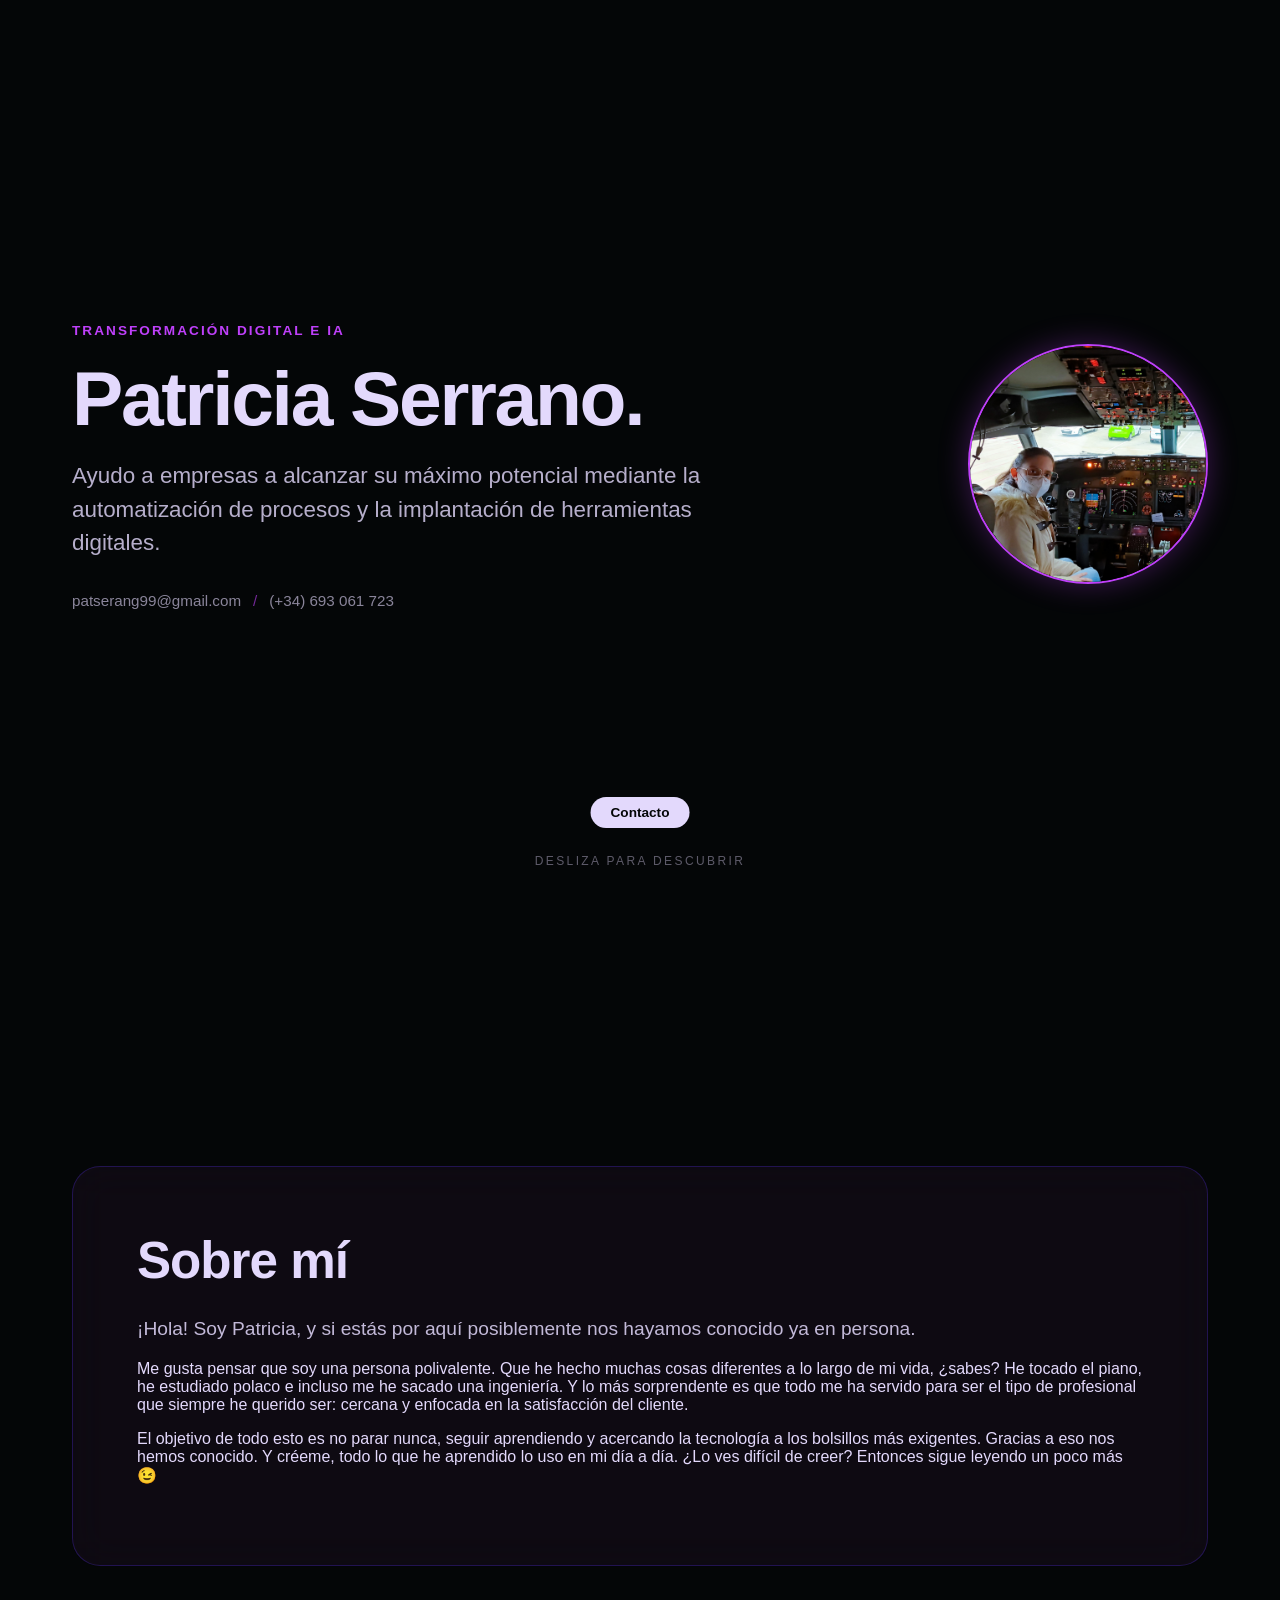
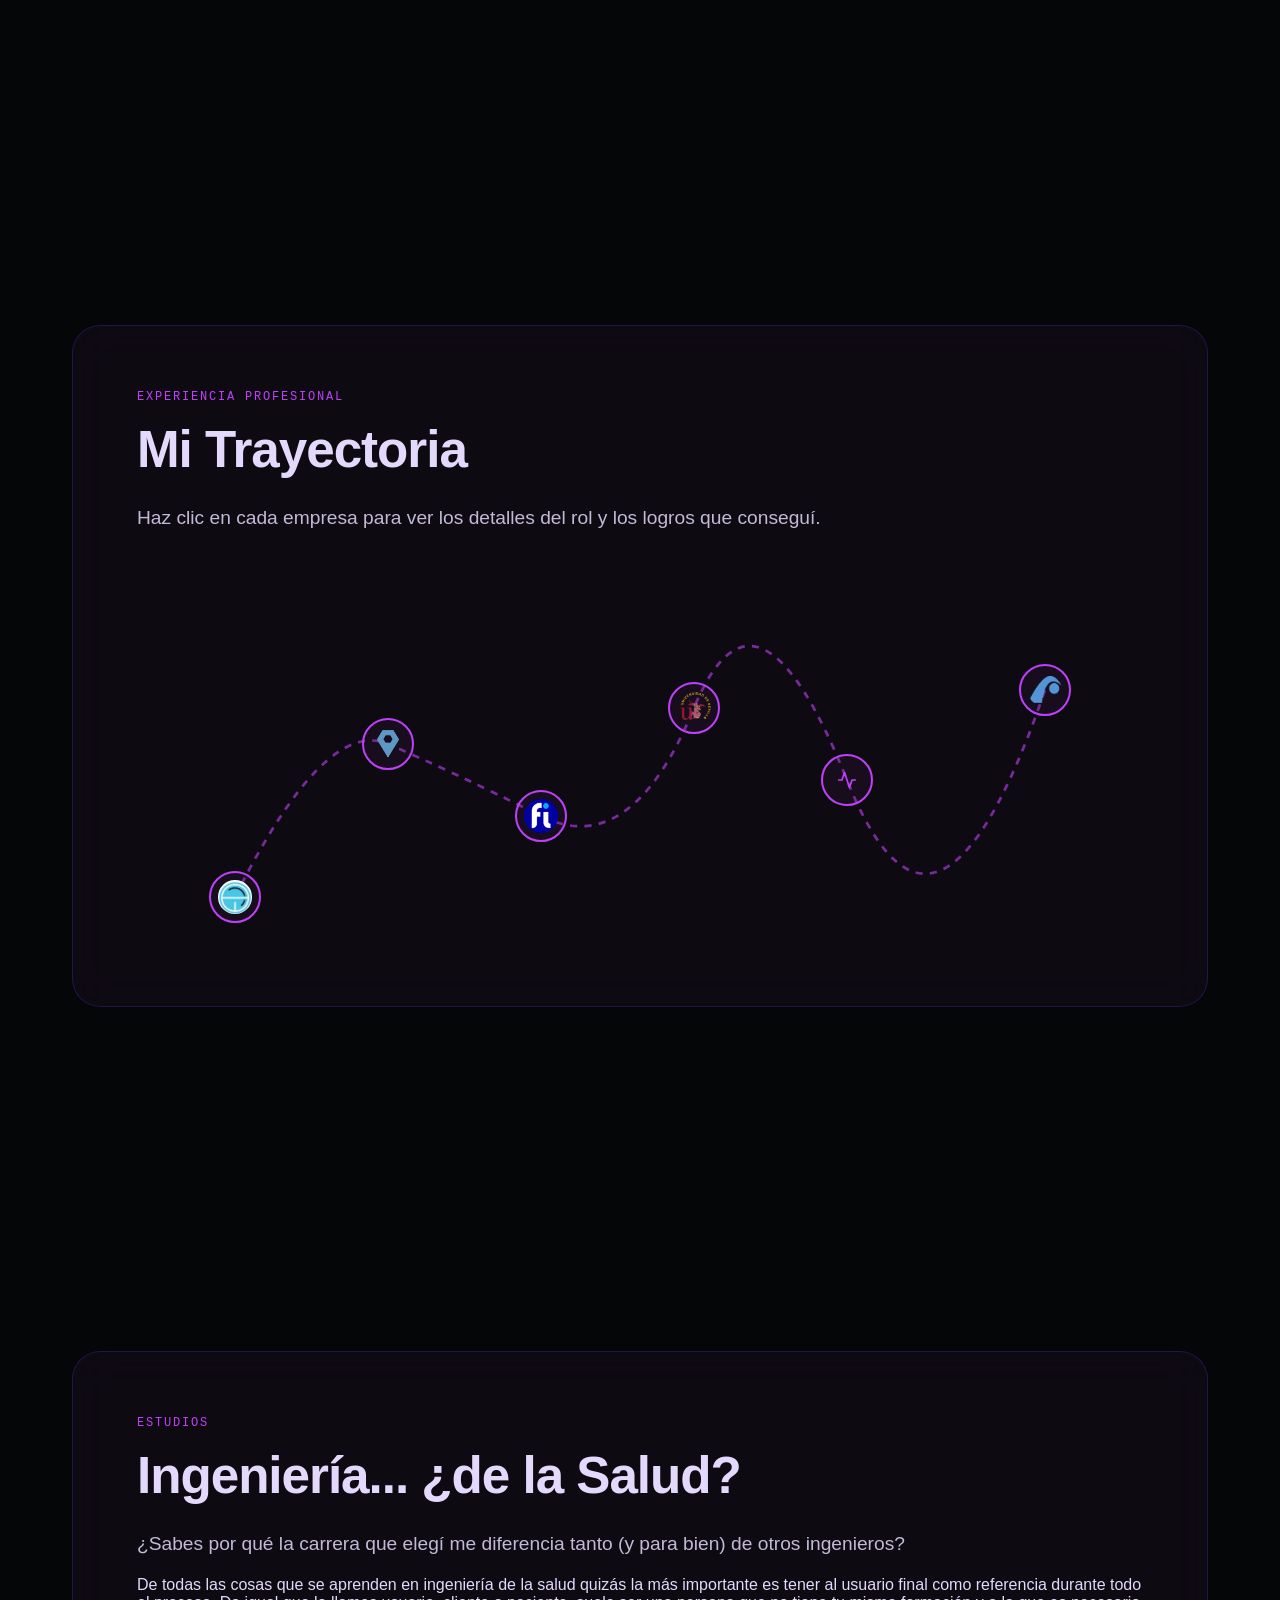
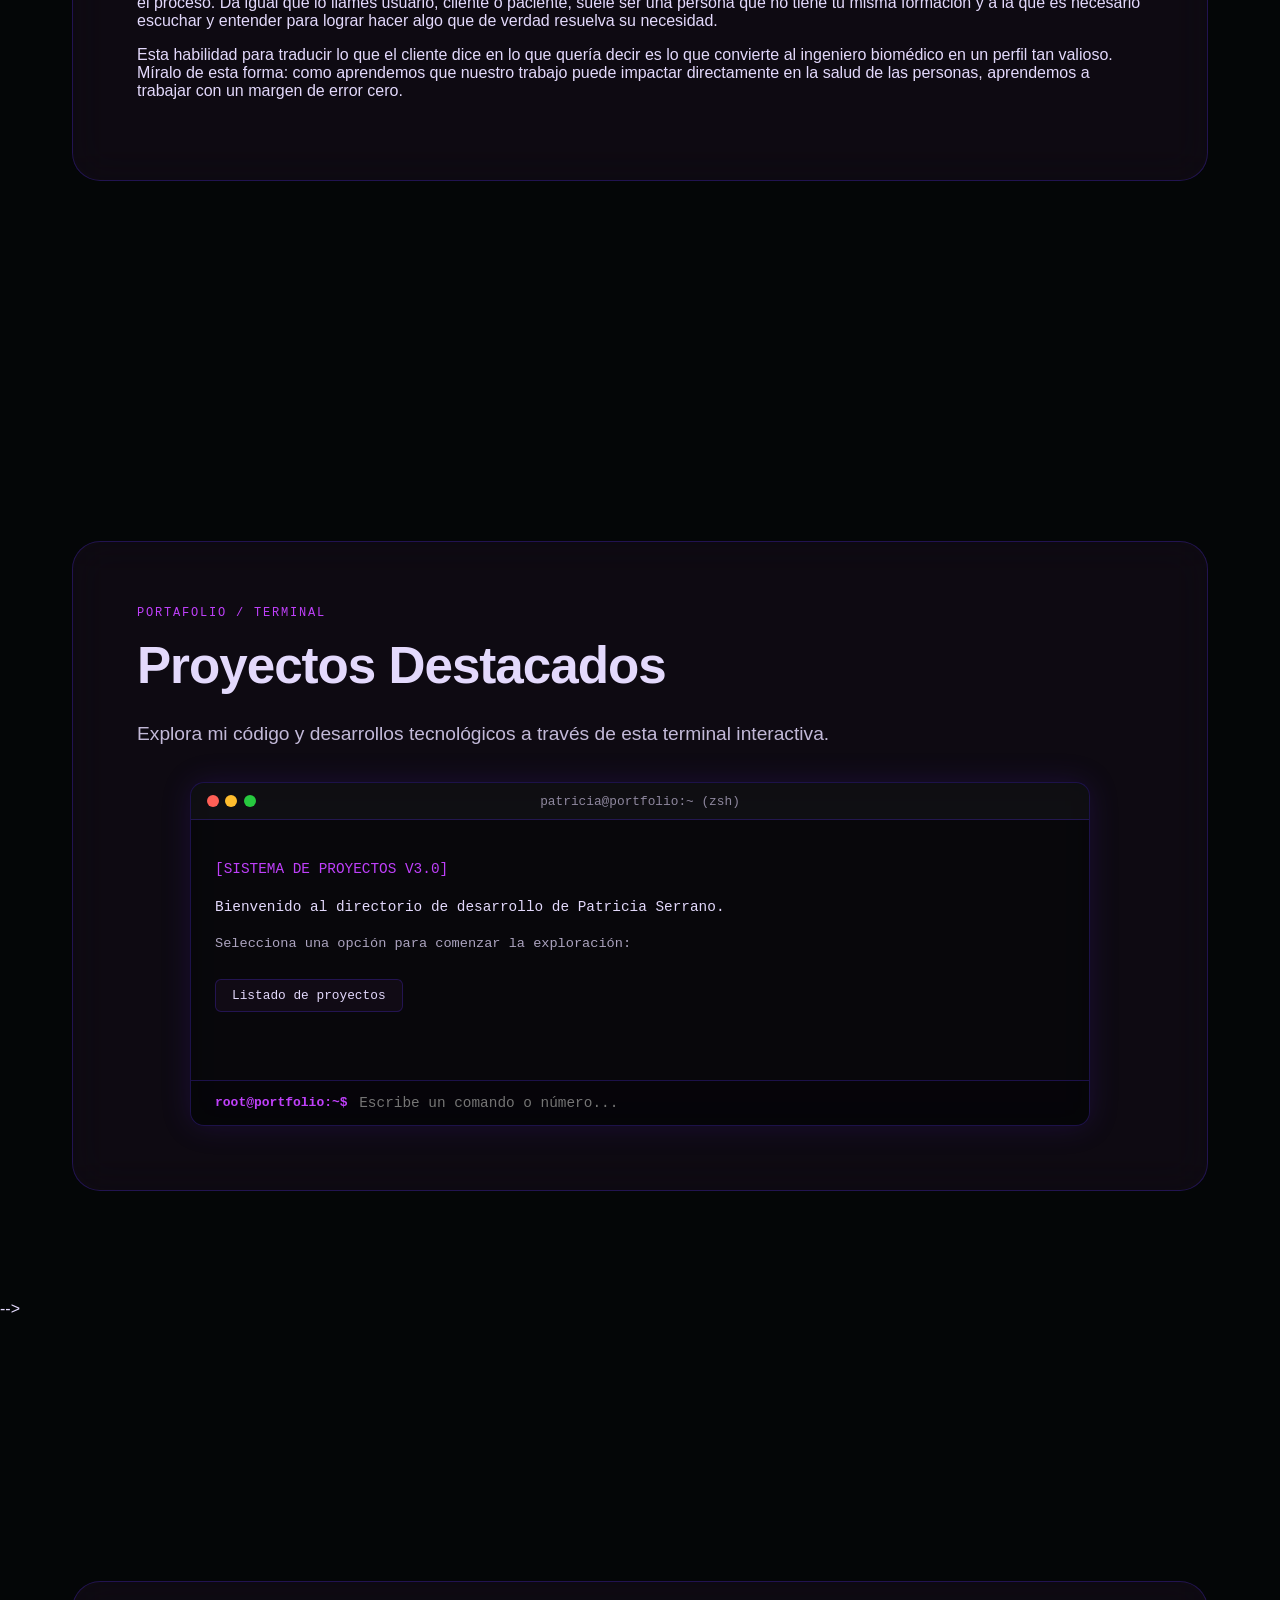
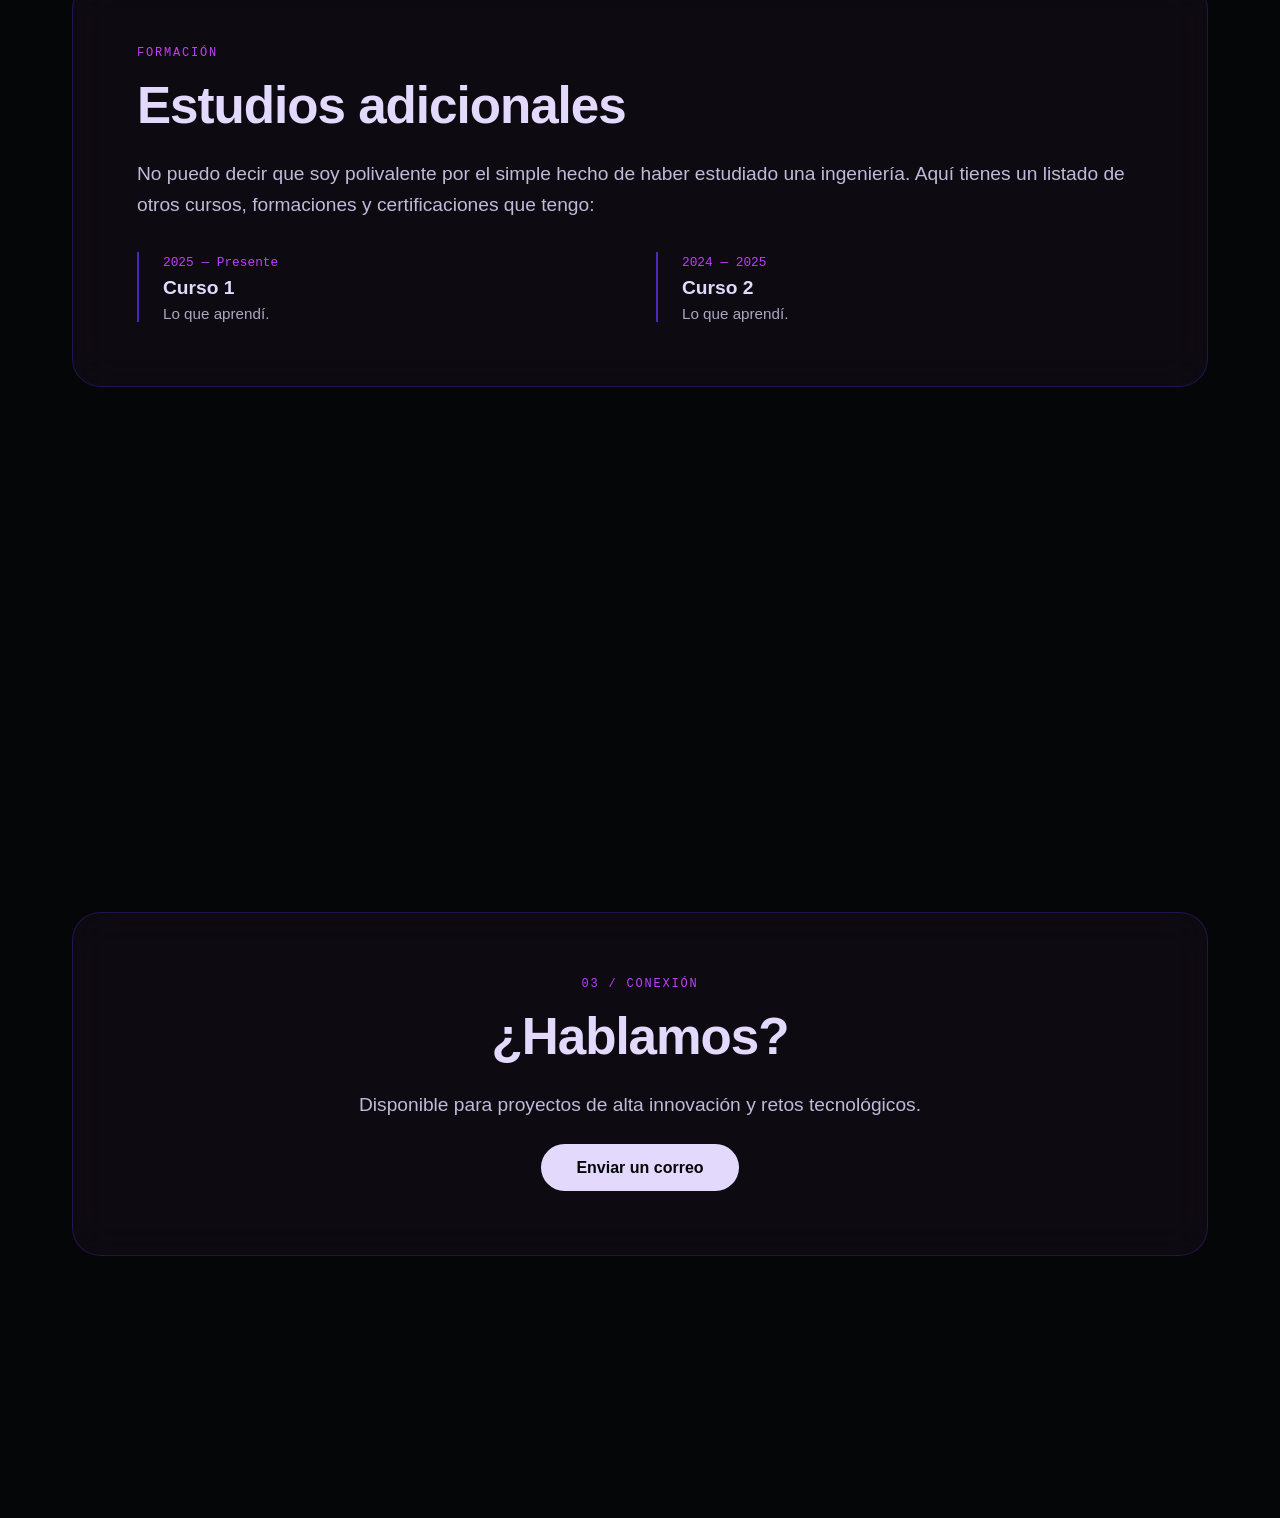
==== index.html @ 04368eb1 "incluir galería de proyectos estilo terminal" ====
<!DOCTYPE html>
<html lang="es">
<head>
    <meta charset="UTF-8">
    <meta name="viewport" content="width=device-width, initial-scale=1.0">
    <title>Patricia Serrano — Portfolio</title>
    <link rel="stylesheet" href="css/styles.css">
</head>
<body>

    <canvas id="tech-canvas"></canvas>

    <!-- Barra de navegación superior fija (inicialmente oculta/plegada) -->
    <nav id="top-navbar" class="top-navbar hidden">
        <div class="nav-content">
            <span class="nav-name">Patricia Serrano</span>
            <a href="#contacto" class="apple-button-small">Contacto</a>
        </div>
    </nav>

    <!-- Sección 1: Hero Principal (Pantalla Completa) -->
    <section id="hero" class="full-section hero-section">
        <div class="hero-container">
            <div class="hero-text-content">
                <span class="eyebrow">Transformación Digital e IA</span>
                <h1>Patricia Serrano.</h1>
                <p class="hero-subtitle">Ayudo a empresas a alcanzar su máximo potencial mediante la automatización de procesos y la implantación de herramientas digitales.</p>
                <div class="hero-meta">
                    <span>patserang99@gmail.com</span>
                    <span class="separator">/</span>
                    <span>(+34) 693 061 723</span>
                </div>
            </div>
            <div class="hero-image-container">
                <img src="assets/perfil.jpg" alt="Patricia Serrano" class="profile-photo">
            </div>
        </div>
        
        <!-- Botón de contacto centrado, colocado encima de "desliza para descubrir" -->
        <div class="hero-bottom-cta">
            <a href="#contacto" class="apple-button-small">Contacto</a>
        </div>

        <div class="scroll-hint">Desliza para descubrir</div>
    </section>

    <!-- Sección 2: Sobre Mí -->
    <section id="sobre-mi" class="full-section content-section">
        <div class="section-inner">
            <h2 class="section-title">Sobre mí</h2>
            <p class="section-description">
                ¡Hola! Soy Patricia, y si estás por aquí posiblemente nos hayamos conocido ya en persona.
            </p>
            <p>
               Me gusta pensar que soy una persona polivalente. Que he hecho muchas cosas diferentes a lo largo de mi vida, ¿sabes? He tocado el piano, he estudiado polaco e incluso me he sacado una ingeniería. Y lo más sorprendente es que todo me ha servido para ser el tipo de profesional que siempre he querido ser: cercana y enfocada en la satisfacción del cliente.
            </p>
            <p>
                El objetivo de todo esto es no parar nunca, seguir aprendiendo y acercando la tecnología a los bolsillos más exigentes. Gracias a eso nos hemos conocido. Y créeme, todo lo que he aprendido lo uso en mi día a día. ¿Lo ves difícil de creer? Entonces sigue leyendo un poco más 😉
            </p>
        </div>
    </section>

    <!-- Sección de Trayectoria / Camino Curvo  -->
    <section id="trayectoria" class="full-section content-section">
        <div class="section-inner">
            <span class="tag">Experiencia Profesional</span>
            <h2 class="section-title">Mi Trayectoria</h2>
            <p class="section-description">Haz clic en cada empresa para ver los detalles del rol y los logros que conseguí.</p>
            
            <!-- Fragmento HTML para el contenedor de la trayectoria con los nodos alineados -->
            <div class="path-container">
                <svg class="curved-path" viewBox="0 0 1000 400" preserveAspectRatio="none">
                    <path d="M 50 350 Q 150 150, 220 180 T 390 260 T 560 140 T 730 220 T 950 120" fill="none" stroke="var(--neon-purple)" stroke-width="3" stroke-dasharray="8 8" opacity="0.6"/>
                </svg>

                <!-- Nodo 1: Mirafutura Ingeniería S.L. (x: 50, y: 350 -> 5%, 87.5%) -->
                <div class="path-node-html" style="left: 5%; top: 87.5%;" data-company="mirafutura">
                    <img src="assets/logo-mirafutura.jpeg" alt="Mirafutura">
                </div>

                <!-- Nodo 2: ARUS Andalucía Racing Team (x: 220, y: 180 -> 22%, 45%) -->
                <div class="path-node-html" style="left: 22%; top: 45%;" data-company="arus">
                    <img src="assets/logo-arus.png" alt="ARUS">
                </div>

                <!-- Nodo 3: Fi Group (x: 390, y: 260 -> 39%, 65%) -->
                <div class="path-node-html" style="left: 39%; top: 65%;" data-company="figroup">
                    <img src="assets/logo-figroup.png" alt="Fi Group">
                </div>

                <!-- Nodo 4: Universidad de Sevilla - Informática (x: 560, y: 140 -> 56%, 35%) -->
                <div class="path-node-html" style="left: 56%; top: 35%;" data-company="us">
                    <img src="assets/logo_us.png" alt="Universidad de Sevilla">
                </div>

                <!-- Nodo 5: Biotechnology and Healthcare Developments (x: 730, y: 220 -> 73%, 55%) -->
                <div class="path-node-html" style="left: 73%; top: 55%;" data-company="biotech">
                    <svg width="20" height="20" viewBox="0 0 24 24" fill="none" stroke="var(--neon-purple)" stroke-width="2" stroke-linecap="round" stroke-linejoin="round">
                        <path d="M22 12h-4l-3 9L9 3l-3 9H2"></path>
                    </svg>
                </div>

                <!-- Nodo 6: FIDETIA - Universidad de Sevilla (x: 950, y: 120 -> 95%, 30%) -->
                <div class="path-node-html" style="left: 95%; top: 30%;" data-company="fidetia">
                    <img src="assets/logo-fidetia.png" alt="FIDETIA">
                </div>
            </div>
        </div>
    </section>

    <!-- Cuadro de diálogo / Modal para la experiencia -->
    <div id="experience-modal" class="modal-backdrop" style="display: none;">
        <div class="modal-content">
            <button class="modal-close">&times;</button>
            <h3 id="modal-title">Título del puesto</h3>
            <span id="modal-date" class="job-date">Fecha / Periodo</span>
            <p id="modal-description">Descripción detallada de las funciones y tecnologías aplicadas en esta empresa.</p>
        </div>
    </div>

    
    <!-- Sección 3: Ingeniería de la salud -->
    <section id="ingenieria-biomedica" class="full-section content-section">
        <div class="section-inner">
            <span class="tag">Estudios</span>
            <h2 class="section-title">Ingeniería... ¿de la Salud?</h2>
            <p class="section-description">
                ¿Sabes por qué la carrera que elegí me diferencia tanto (y para bien) de otros ingenieros?
            </p>
            <p>
                De todas las cosas que se aprenden en ingeniería de la salud quizás la más importante es tener al usuario final como referencia durante todo el proceso. Da igual que lo llames usuario, cliente o paciente, suele ser una persona que no tiene tu misma formación y a la que es necesario escuchar y entender para lograr hacer algo que de verdad resuelva su necesidad.
            </p>
            <p>
                Esta habilidad para traducir lo que el cliente dice en lo que quería decir es lo que convierte al ingeniero biomédico en un perfil tan valioso. Míralo de esta forma: como aprendemos que nuestro trabajo puede impactar directamente en la salud de las personas, aprendemos a trabajar con un margen de error cero.
            </p>
        </div>
    </section>

    <!-- Sección 4: Terminal Interactiva de Proyectos -->
    <section class="full-section" id="projects">
        <div class="section-inner">
            <span class="tag">Portafolio / Terminal</span>
            <h2 class="section-title">Proyectos Destacados</h2>
            <p class="section-description">
                Explora mi código y desarrollos tecnológicos a través de esta terminal interactiva.
            </p>
            
            <!-- Contenedor de la Terminal -->
            <div class="terminal-container" id="terminal-container">
                <div class="terminal-header">
                    <div class="terminal-buttons">
                        <span class="t-btn red"></span>
                        <span class="t-btn yellow"></span>
                        <span class="t-btn green"></span>
                    </div>
                    <div class="terminal-title">patricia@portfolio:~ (zsh)</div>
                </div>

                <!-- Cuerpo de la terminal donde cambia dinámicamente el contenido -->
                <div class="terminal-body" id="terminal-body">
                    <div id="terminal-screen-content">
                        <!-- El contenido interactivo se inyecta por JavaScript -->
                    </div>
                </div>

                <!-- Barra de comandos escrita (Escritorio) -->
                <div class="terminal-input-bar" id="terminal-input-bar">
                    <span class="terminal-prompt">root@portfolio:~$</span>
                    <input type="text" id="terminal-input" autocomplete="off" spellcheck="false" placeholder="Escribe un comando o número...">
                </div>
            </div>
        </div>
    </section>

    <!-- Modal o visor ampliado de fotos para la terminal -->
    <div id="terminal-photo-modal" class="terminal-photo-modal" style="display: none;">
        <div class="terminal-photo-modal-content">
            <button class="terminal-modal-close">&times;</button>
            <button class="terminal-nav-arrow prev">&#10094;</button>
            <img id="terminal-modal-img" src="" alt="Ampliada">
            <button class="terminal-nav-arrow next">&#10095;</button>
        </div>
    </div>-->

    <!-- Sección 4: Estudios adicionales -->
    <section id="cursos" class="full-section content-section">
        <div class="section-inner">
            <span class="tag">Formación</span>
            <h2 class="section-title">Estudios adicionales</h2>
            <p class="section-description">
                No puedo decir que soy polivalente por el simple hecho de haber estudiado una ingeniería. Aquí tienes un listado de otros cursos, formaciones y certificaciones que tengo: 
            </p>
            <div class="experience-grid-inline">
                <div class="job-item">
                    <span class="job-date">2025 — Presente</span>
                    <h3>Curso 1</h3>
                    <p>Lo que aprendí.</p>
                </div>
                <div class="job-item">
                    <span class="job-date">2024 — 2025</span>
                    <h3>Curso 2</h3>
                    <p>Lo que aprendí.</p>
                </div>
            </div>
        </div>
    </section>

    <!-- Sección 5: Contacto / Cierre -->
    <section id="contacto" class="full-section content-section">
        <div class="section-inner text-center">
            <span class="tag">03 / Conexión</span>
            <h2 class="section-title">¿Hablamos?</h2>
            <p class="section-description">Disponible para proyectos de alta innovación y retos tecnológicos.</p>
            <a href="mailto:patserang99@gmail.com" class="apple-button large-btn">Enviar un correo</a>
        </div>
    </section>

    <script src="js/main.js"></script>

    <!-- Contenedor del Modal de Experiencia -->
    <div id="experience-modal" class="modal-backdrop" style="display: none;">
        <div class="modal-content">
            <button class="modal-close">&times;</button>
            <h3 id="modal-title"></h3>
            <span id="modal-date" class="job-date"></span>
            <p id="modal-description"></p>
        </div>
    </div>

</body>
</html>
---- css/styles.css ----
:root {
    --bg-black: #040607;
    --text-lavender: #E3D9FC;
    --neon-purple: #BF40FA;
    --electric-indigo: #4928C2;
    --surface-glass: rgba(91, 42, 98, 0.12);
    --surface-hover: rgba(91, 42, 98, 0.22);
    --border-color: rgba(73, 40, 194, 0.35);
}

* {
    box-sizing: border-box;
}

body, html {
    margin: 0;
    padding: 0;
    font-family: -apple-system, BlinkMacSystemFont, "Segoe UI", Roboto, Helvetica, Arial, sans-serif;
    background-color: var(--bg-black);
    color: var(--text-lavender);
    scroll-behavior: smooth;
    -webkit-font-smoothing: antialiased;
}

#tech-canvas {
    position: fixed;
    top: 0;
    left: 0;
    width: 100%;
    height: 100%;
    z-index: -1;
    pointer-events: none;
}

/* Barra de navegación superior retráctil */
.top-navbar {
    position: fixed;
    top: 0;
    left: 0;
    width: 100%;
    height: 70px;
    background: rgba(4, 6, 7, 0.85);
    backdrop-filter: blur(20px);
    -webkit-backdrop-filter: blur(20px);
    border-bottom: 1px solid var(--border-color);
    z-index: 1000;
    display: flex;
    align-items: center;
    transition: transform 0.4s cubic-bezier(0.16, 1, 0.3, 1), opacity 0.4s ease;
    -webkit-mask-image: none;
    mask-image: none;
}

.top-navbar.hidden {
    transform: translateY(-100%);
    opacity: 0;
    pointer-events: none;
}

.nav-content {
    max-width: 1200px;
    width: 100%;
    margin: 0 auto;
    padding: 0 2rem;
    display: flex;
    justify-content: space-between;
    align-items: center;
}

.nav-name {
    font-weight: 600;
    font-size: 1.1rem;
    letter-spacing: -0.01em;
}

/* Secciones a pantalla completa */
.full-section {
    min-height: 100vh;
    width: 100%;
    display: flex;
    flex-direction: column;
    justify-content: center;
    padding: 6rem 2rem 4rem 2rem;
    max-width: 1200px;
    margin: 0 auto;
    position: relative;
}

/* Hero Section */
.hero-section {
    opacity: 1;
    transition: opacity 0.3s ease-out, transform 0.3s ease-out;
}

.hero-container {
    display: flex;
    align-items: center;
    justify-content: space-between;
    gap: 3rem;
}

.hero-text-content {
    flex: 1;
    text-align: left;
}

.eyebrow {
    font-size: 0.85rem;
    font-weight: 600;
    text-transform: uppercase;
    letter-spacing: 0.15em;
    color: var(--neon-purple);
    display: block;
    margin-bottom: 1rem;
}

.hero-section h1 {
    font-size: clamp(3rem, 6vw, 5rem);
    font-weight: 700;
    letter-spacing: -0.03em;
    margin: 0 0 1rem 0;
}

.hero-subtitle {
    font-size: clamp(1.1rem, 2vw, 1.4rem);
    opacity: 0.8;
    max-width: 650px;
    margin: 0 0 2rem 0;
    line-height: 1.5;
}

.hero-meta {
    font-size: 0.95rem;
    opacity: 0.6;
    display: flex;
    gap: 0.75rem;
    text-align: left;
    justify-content: flex-start;
}

.separator {
    color: var(--neon-purple);
}

.hero-image-container {
    flex-shrink: 0;
}

.profile-photo {
    width: 240px;
    height: 240px;
    border-radius: 50%;
    object-fit: cover;
    border: 2px solid var(--neon-purple);
    box-shadow: 0 0 30px rgba(191, 64, 250, 0.3);
}

.hero-bottom-cta {
    position: absolute;
    bottom: 4.5rem;
    left: 50%;
    transform: translateX(-50%);
    z-index: 10;
}

.scroll-hint {
    position: absolute;
    bottom: 2rem;
    left: 50%;
    transform: translateX(-50%);
    font-size: 0.75rem;
    text-transform: uppercase;
    letter-spacing: 0.2em;
    opacity: 0.4;
    transition: opacity 0.15s ease-out, transform 0.15s ease-out;
    animation: bounce 2s infinite;
}

@keyframes bounce {
    0%, 20%, 50%, 80%, 100% { transform: translateY(0) translateX(-50%); }
    40% { transform: translateY(-6px) translateX(-50%); }
    60% { transform: translateY(-3px) translateX(-50%); }
}

/* Secciones de Contenido */
.content-section {
    opacity: 0.2;
    transform: translateY(30px);
    transition: opacity 0.8s cubic-bezier(0.16, 1, 0.3, 1), transform 0.8s cubic-bezier(0.16, 1, 0.3, 1);
}

.content-section.active {
    opacity: 1;
    transform: translateY(0);
}

.section-inner {
    background: var(--surface-glass);
    backdrop-filter: blur(20px);
    -webkit-backdrop-filter: blur(20px);
    border: 1px solid var(--border-color);
    border-radius: 28px;
    padding: 4rem;
}

.tag {
    font-size: 0.75rem;
    text-transform: uppercase;
    letter-spacing: 0.15em;
    color: var(--neon-purple);
    font-family: monospace;
    display: block;
    margin-bottom: 1rem;
}

.section-title {
    font-size: clamp(2.2rem, 4vw, 3.5rem);
    font-weight: 700;
    margin: 0 0 1.5rem 0;
    letter-spacing: -0.02em;
}

.section-description {
    font-size: 1.2rem;
    opacity: 0.85;
    line-height: 1.6;
    width: 100%;
    margin: 0;
}

/* Experiencia interna */
.experience-grid-inline {
    display: grid;
    grid-template-columns: repeat(auto-fit, minmax(280px, 1fr));
    gap: 2rem;
    margin-top: 2rem;
}

.job-item {
    border-left: 2px solid var(--electric-indigo);
    padding-left: 1.5rem;
}

.job-date {
    font-size: 0.8rem;
    color: var(--neon-purple);
    font-family: monospace;
}

.job-item h3 {
    font-size: 1.2rem;
    margin: 0.4rem 0;
}

.job-item p {
    font-size: 0.95rem;
    opacity: 0.75;
    margin: 0;
}

/* Botones estilo Apple */
.apple-button-small {
    background: var(--text-lavender);
    color: var(--bg-black);
    padding: 0.5rem 1.25rem;
    border-radius: 980px;
    font-size: 0.85rem;
    font-weight: 600;
    text-decoration: none;
    transition: transform 0.2s ease, background 0.2s ease;
    display: inline-block;
}

.apple-button-small:hover {
    background: var(--neon-purple);
    color: var(--text-lavender);
    transform: scale(1.02);
}

.apple-button.large-btn {
    display: inline-block;
    background: var(--text-lavender);
    color: var(--bg-black);
    padding: 0.9rem 2.2rem;
    border-radius: 980px;
    font-size: 1rem;
    font-weight: 600;
    text-decoration: none;
    margin-top: 1.5rem;
    transition: all 0.3s ease;
}

.apple-button.large-btn:hover {
    background: var(--neon-purple);
    color: var(--text-lavender);
    transform: scale(1.03);
}

.text-center { text-align: center; }

/* Responsive adaptado */
@media (max-width: 768px) {
    .hero-container {
        flex-direction: column-reverse;
        text-align: center;
        gap: 1.5rem;
    }
    .hero-text-content {
        text-align: center;
    }
    .hero-meta {
        flex-direction: column;
        gap: 0.4rem;
        justify-content: center;
        align-items: center;
        text-align: center;
        margin-bottom: 3.5rem;
    }
    .separator {
        display: none;
    }
    .hero-bottom-cta {
        position: relative;
        bottom: auto;
        left: auto;
        transform: none;
        margin-top: 1rem;
        text-align: center;
    }
    .full-section {
        padding: 5rem 1.5rem 3rem 1.5rem;
        min-height: auto;
    }
    .section-inner {
        padding: 2rem;
    }
}

body {
    -webkit-mask-image: none;
    mask-image: none;
}

.path-container {
    position: relative;
    width: 100%;
    max-width: 900px;
    aspect-ratio: 1000 / 400;
    margin: 3rem auto 0 auto;
}

.curved-path {
    position: absolute;
    top: 0;
    left: 0;
    width: 100%;
    height: 100%;
    pointer-events: none;
}

.path-node-html {
    position: absolute;
    transform: translate(-50%, -50%);
    width: 52px;
    height: 52px;
    background: var(--surface-glass, #121218);
    border: 2px solid var(--neon-purple);
    border-radius: 50%;
    display: flex;
    align-items: center;
    justify-content: center;
    cursor: pointer;
    transition: transform 0.3s cubic-bezier(0.4, 0, 0.2, 1), box-shadow 0.3s ease, background 0.3s ease;
    z-index: 2;
}

.path-node-html img {
    width: 70%;
    height: 70%;
    object-fit: contain;
    border-radius: 50%;
}

.path-node-html:hover {
    transform: translate(-50%, -50%) scale(1.2);
    box-shadow: 0 0 20px var(--neon-purple);
    background: var(--surface-hover, #1f1f2e);
}

/* Estilos del modal general y de proyectos */
.modal-backdrop {
    position: fixed;
    top: 0;
    left: 0;
    width: 100vw;
    height: 100vh;
    background: rgba(4, 6, 7, 0.8);
    backdrop-filter: blur(10px);
    -webkit-backdrop-filter: blur(10px);
    display: flex;
    align-items: center;
    justify-content: center;
    z-index: 2000;
    opacity: 0;
    transition: opacity 0.3s ease;
}

.modal-backdrop.active {
    opacity: 1;
}

.modal-content {
    background: var(--surface-glass, #121218);
    border: 1px solid var(--border-color);
    border-radius: 20px;
    padding: 2.5rem;
    max-width: 600px;
    width: 90%;
    max-height: 90vh;
    overflow-y: auto;
    position: relative;
    box-shadow: 0 0 40px rgba(191, 64, 250, 0.2);
    transform: scale(0.95);
    transition: transform 0.3s cubic-bezier(0.16, 1, 0.3, 1);
}

.modal-backdrop.active .modal-content {
    transform: scale(1);
}

.modal-close {
    position: absolute;
    top: 1.2rem;
    right: 1.5rem;
    background: transparent;
    border: none;
    color: var(--text-lavender);
    font-size: 1.8rem;
    cursor: pointer;
    opacity: 0.7;
    transition: opacity 0.2s ease;
}

.modal-close:hover {
    opacity: 1;
}

#modal-title, #project-modal-title {
    font-size: 1.4rem;
    margin: 0 0 0.5rem 0;
    color: var(--text-lavender);
}

#modal-date, #project-modal-tag {
    display: block;
    margin-bottom: 1rem;
}

#modal-description, #project-modal-description {
    font-size: 1rem;
    line-height: 1.5;
    opacity: 0.85;
    margin: 0;
}

/* Galería flexible y adaptable de burbujas flotantes */
.bubbles-container {
    position: relative;
    width: 100%;
    min-height: 480px;
    margin-top: 2rem;
    display: flex;
    flex-wrap: wrap;
    align-items: center;
    justify-content: center;
    gap: 2rem;
    padding: 1rem;
    overflow: visible;
}

.project-bubble {
    position: relative;
    width: 130px;
    height: 130px;
    background: var(--surface-glass);
    border: 2px solid var(--neon-purple);
    border-radius: 50%;
    display: flex;
    align-items: center;
    justify-content: center;
    text-align: center;
    padding: 1rem;
    font-size: 0.85rem;
    font-weight: 600;
    color: var(--text-lavender);
    cursor: pointer;
    backdrop-filter: blur(10px);
    -webkit-backdrop-filter: blur(10px);
    box-shadow: 0 0 20px rgba(191, 64, 250, 0.15);
    animation: flotar 4s ease-in-out infinite;
    transition: transform 0.3s ease, background 0.3s ease, box-shadow 0.3s ease;
    user-select: none;
    flex-shrink: 0;
}

/* Desincronización de retrasos individuales para evitar efecto robótico */
.project-bubble:nth-child(1) {
    animation-delay: 0s;
}

.project-bubble:nth-child(2) {
    animation-delay: -1.3s;
}

.project-bubble:nth-child(3) {
    animation-delay: -2.6s;
}

.project-bubble:hover {
    transform: scale(1.15) !important;
    background: var(--surface-hover);
    box-shadow: 0 0 30px var(--neon-purple);
    z-index: 10;
}

@keyframes flotar {
    0%, 100% {
        transform: translateY(0);
    }
    50% {
        transform: translateY(-8px);
    }
}

@media (prefers-reduced-motion: reduce) {
    .project-bubble {
        animation: none;
    }
}

/* Estilos para la galería de fotos integrada en el modal de proyectos */
.project-gallery {
    display: grid;
    grid-template-columns: repeat(auto-fit, minmax(120px, 1fr));
    gap: 0.8rem;
    margin-top: 1.5rem;
}

.project-gallery img {
    width: 100%;
    height: 90px;
    object-fit: cover;
    border-radius: 10px;
    border: 1px solid var(--border-color);
    cursor: pointer;
    transition: transform 0.2s ease, opacity 0.2s ease;
}

.project-gallery img:hover {
    transform: scale(1.05);
    opacity: 1;
}

/* Responsivo para móviles */
@media (max-width: 768px) {
    .bubbles-container {
        min-height: auto;
        padding: 1.5rem 0.5rem;
        gap: 1.5rem;
    }
    .project-bubble {
        width: 110px;
        height: 110px;
        font-size: 0.75rem;
    }
}

/* Estilos de la Terminal Interactiva (Escritorio, Header, Cuerpo y Prompt) */
.terminal-container {
    width: 100%;
    max-width: 900px;
    margin: 2rem auto 0 auto;
    background: rgba(4, 6, 7, 0.75);
    border: 1px solid var(--border-color);
    border-radius: 14px;
    box-shadow: 0 0 30px rgba(73, 40, 194, 0.2);
    overflow: hidden;
    backdrop-filter: blur(15px);
    -webkit-backdrop-filter: blur(15px);
}

.terminal-header {
    background: rgba(255, 255, 255, 0.03);
    border-bottom: 1px solid var(--border-color);
    padding: 0.75rem 1rem;
    display: flex;
    align-items: center;
    position: relative;
}

.terminal-buttons {
    display: flex;
    gap: 0.4rem;
}

.t-btn {
    width: 12px;
    height: 12px;
    border-radius: 50%;
    display: inline-block;
}

.t-btn.red { background-color: #ff5f56; }
.t-btn.yellow { background-color: #ffbd2e; }
.t-btn.green { background-color: #27c93f; }

.terminal-title {
    position: absolute;
    left: 50%;
    transform: translateX(-50%);
    font-size: 0.8rem;
    font-family: monospace;
    opacity: 0.6;
}

.terminal-body {
    padding: 1.5rem;
    min-height: 260px;
    font-family: monospace;
    font-size: 0.9rem;
    line-height: 1.6;
    color: var(--text-lavender);
}

.terminal-input-bar {
    display: flex;
    align-items: center;
    padding: 0.8rem 1.5rem;
    background: rgba(0, 0, 0, 0.2);
    border-top: 1px solid var(--border-color);
    font-family: monospace;
}

.terminal-prompt {
    color: var(--neon-purple);
    margin-right: 0.6rem;
    font-weight: 600;
}

#terminal-input {
    background: transparent;
    border: none;
    color: var(--text-lavender);
    font-family: monospace;
    font-size: 0.9rem;
    outline: none;
    width: 100%;
}

/* Estilos para el contenido dinámico de la terminal */
.terminal-screen {
    font-family: monospace;
    color: var(--text-lavender);
}

.terminal-menu-options, .terminal-nav-buttons {
    display: flex;
    flex-wrap: wrap;
    gap: 0.5rem;
    margin-top: 1rem;
}

.terminal-action-btn {
    background: var(--surface-glass);
    border: 1px solid var(--border-color);
    color: var(--text-lavender);
    padding: 0.5rem 1rem;
    border-radius: 6px;
    font-family: monospace;
    font-size: 0.8rem;
    cursor: pointer;
    transition: all 0.2s ease;
}

.terminal-action-btn:hover {
    background: var(--neon-purple);
    color: var(--bg-black);
    border-color: var(--neon-purple);
}

/* Cuadrícula de fotos estilo explorador dentro de la terminal */
.terminal-file-grid {
    display: flex;
    flex-wrap: wrap;
    gap: 1rem;
    margin-top: 1rem;
    justify-content: flex-start;
}

.terminal-file-item {
    background: rgba(91, 42, 98, 0.15);
    border: 1px solid var(--border-color);
    border-radius: 8px;
    padding: 0.6rem;
    text-align: center;
    cursor: pointer;
    transition: transform 0.2s ease, border-color 0.2s ease, background 0.2s ease;
    display: inline-flex;
    flex-direction: column;
    align-items: center;
}

.terminal-file-item:hover {
    transform: scale(1.03);
    border-color: var(--neon-purple);
    background: rgba(91, 42, 98, 0.3);
}

.terminal-file-item img {
    height: 110px; /* Altura unificada para todas las fotos */
    width: auto;   /* El ancho se adapta de forma natural a la proporción de cada imagen */
    max-width: 220px; /* Evita que las imágenes panorámicas extremas se desborden */
    object-fit: contain;
    border-radius: 4px;
    margin-bottom: 0.4px;
    display: block;
}

.terminal-file-item span {
    font-size: 0.7rem;
    opacity: 0.8;
    display: block;
    white-space: nowrap;
    overflow: hidden;
    text-overflow: ellipsis;
    width: 100%;
}

/* Visor ampliado de fotos (Lightbox) */
.terminal-photo-modal {
    position: fixed;
    top: 0;
    left: 0;
    width: 100vw;
    height: 100vh;
    background: rgba(4, 6, 7, 0.9);
    backdrop-filter: blur(10px);
    display: flex;
    align-items: center;
    justify-content: center;
    z-index: 3000;
}

.terminal-photo-modal-content {
    position: relative;
    max-width: 800px;
    width: 90%;
    max-height: 85vh;
    display: flex;
    align-items: center;
    justify-content: center;
}

.terminal-photo-modal-content img {
    max-width: 100%;
    max-height: 80vh;
    border-radius: 8px;
    border: 1px solid var(--neon-purple);
}

.terminal-modal-close {
    position: absolute;
    top: -40px;
    right: 0;
    background: transparent;
    border: none;
    color: var(--text-lavender);
    font-size: 2rem;
    cursor: pointer;
}

.terminal-nav-arrow {
    position: absolute;
    top: 50%;
    transform: translateY(-50%);
    background: rgba(191, 64, 250, 0.2);
    border: 1px solid var(--neon-purple);
    color: var(--text-lavender);
    padding: 0.8rem 1rem;
    cursor: pointer;
    border-radius: 50%;
    font-size: 1rem;
    transition: background 0.2s ease;
}

.terminal-nav-arrow:hover {
    background: var(--neon-purple);
    color: var(--bg-black);
}

.terminal-nav-arrow.prev { left: -20px; }
.terminal-nav-arrow.next { right: -20px; }
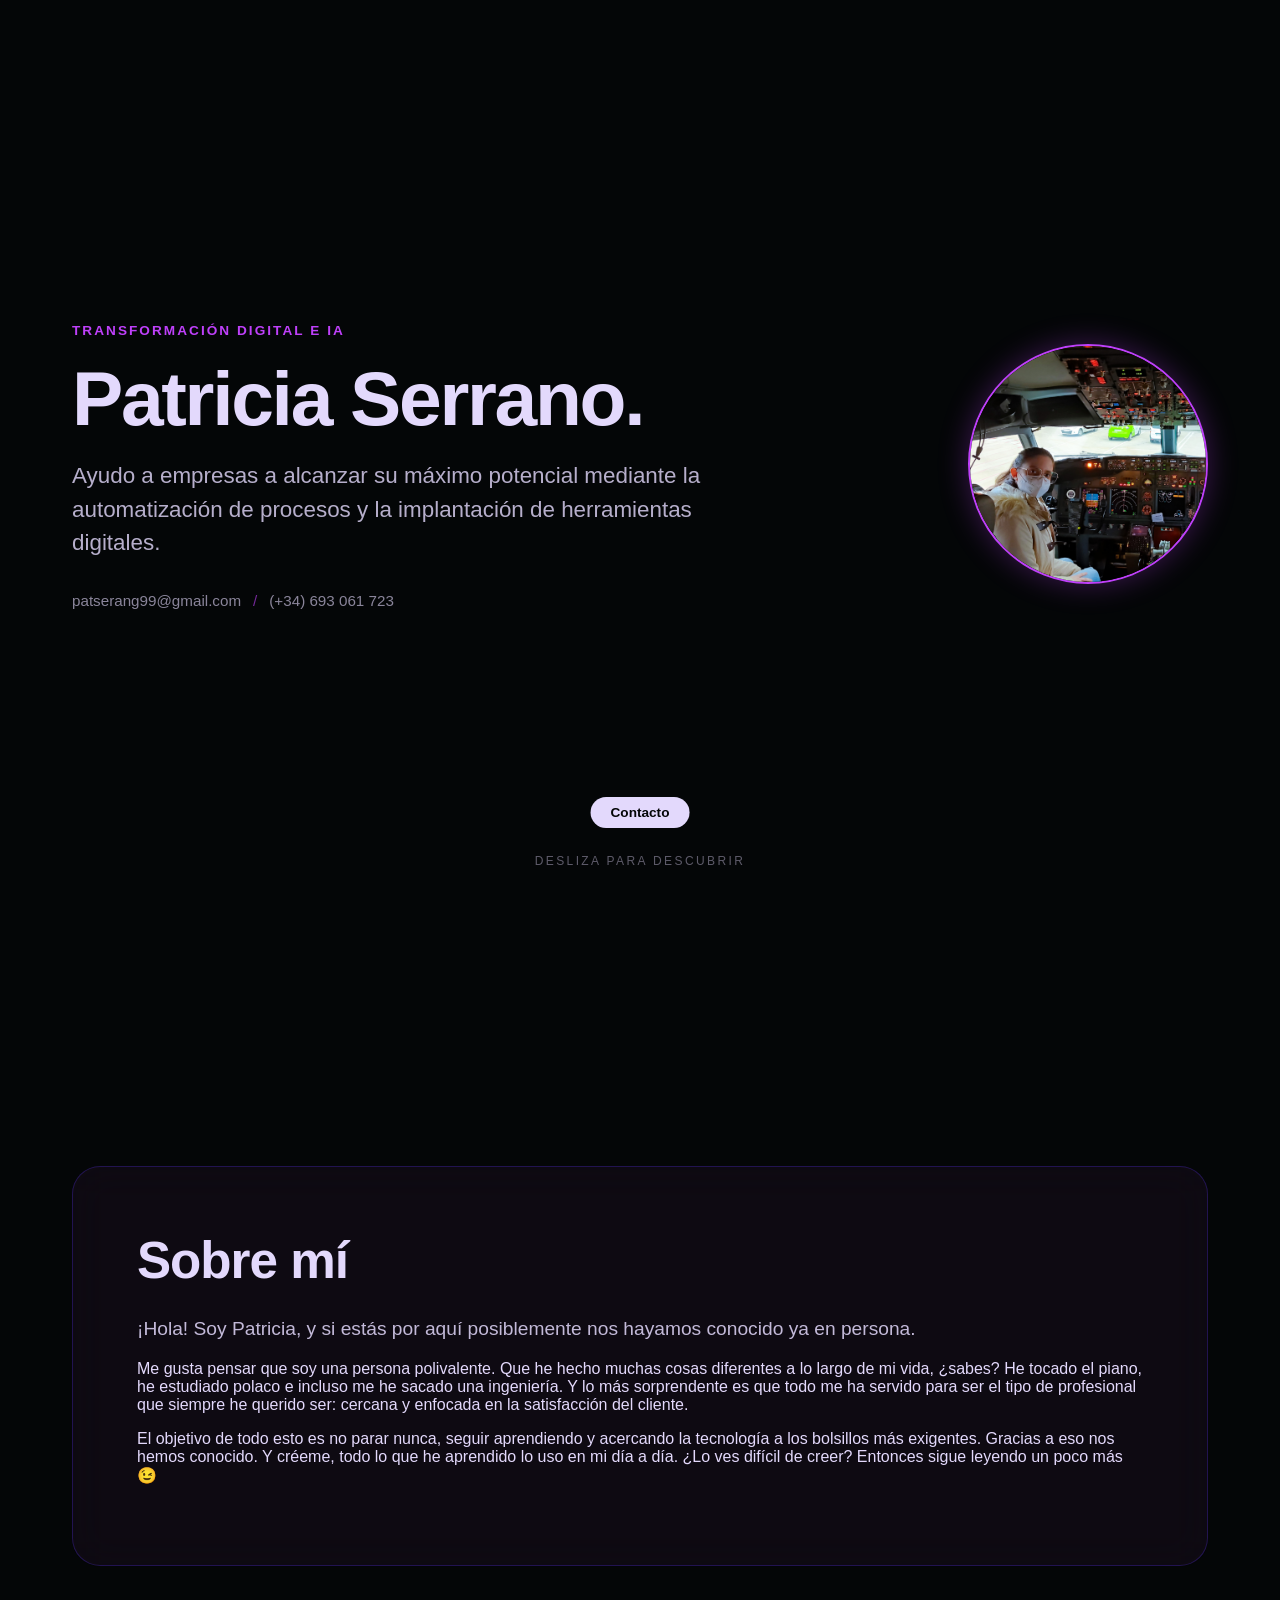
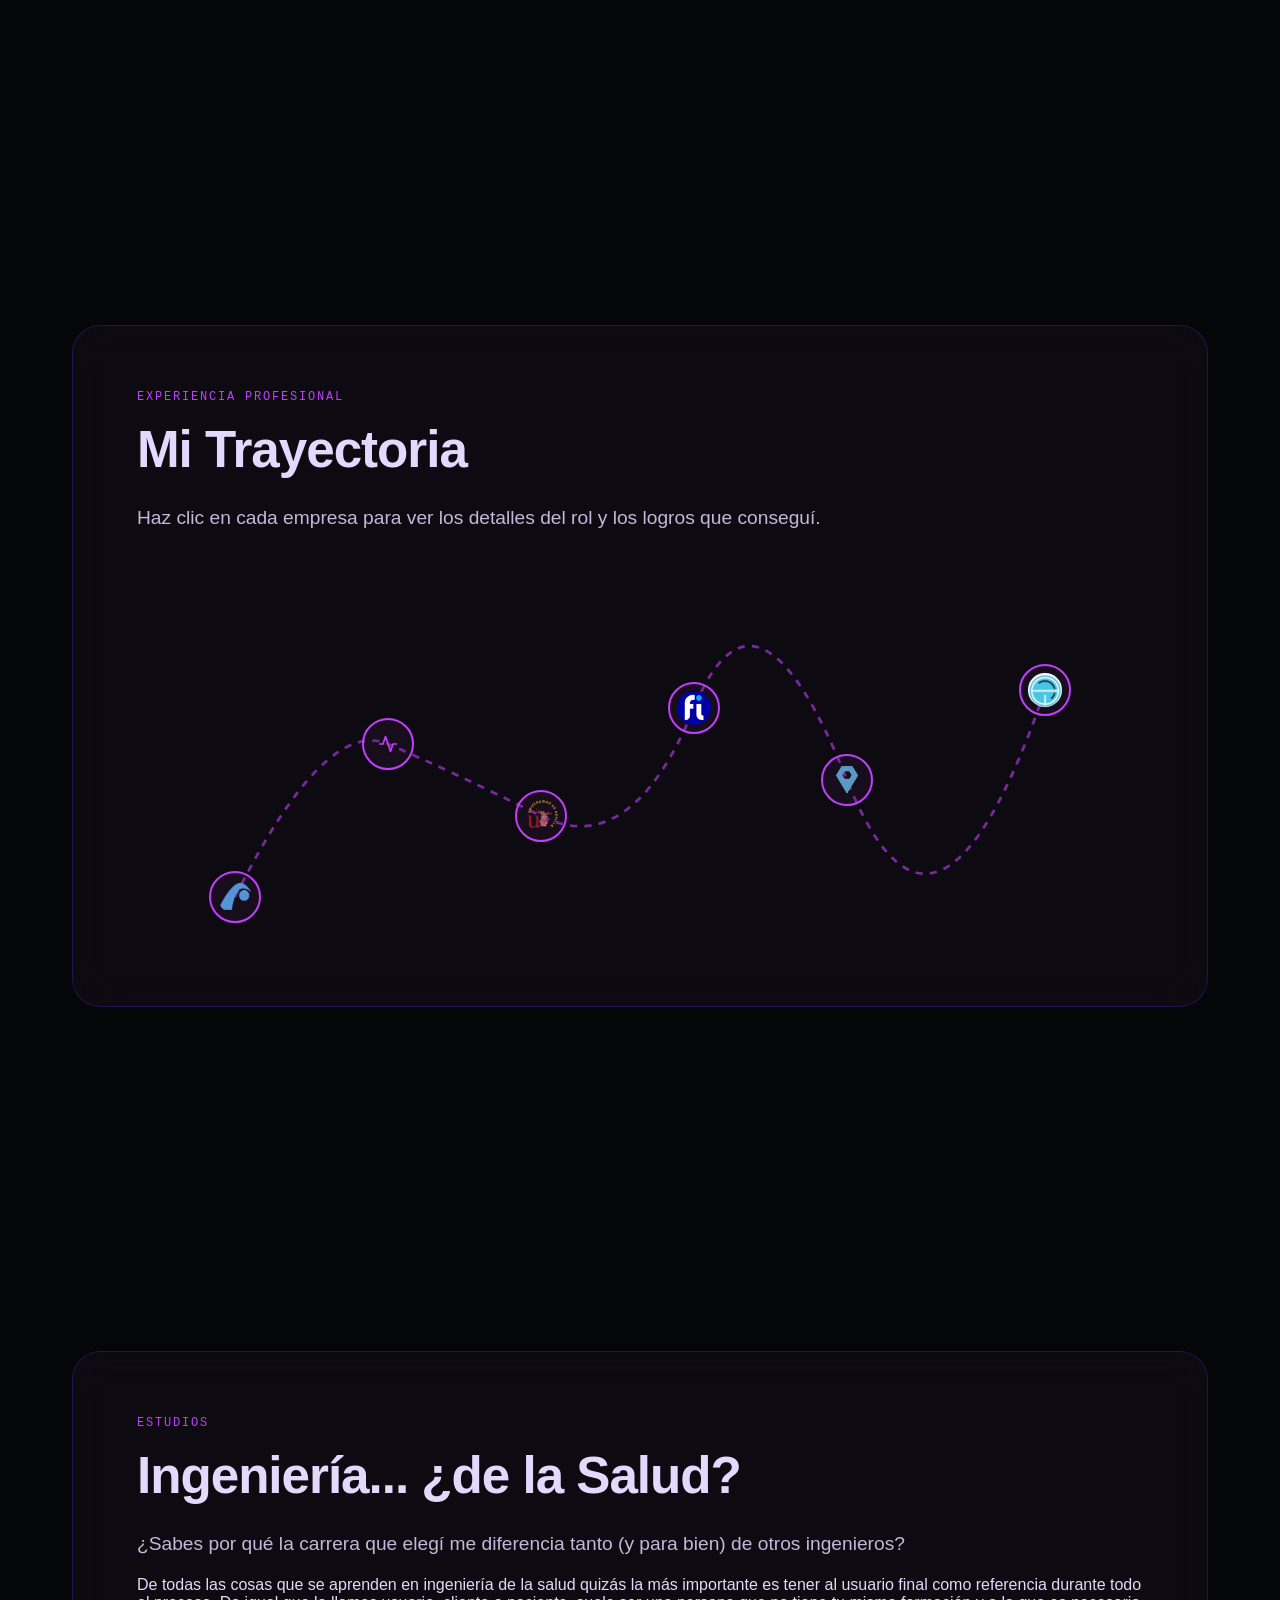
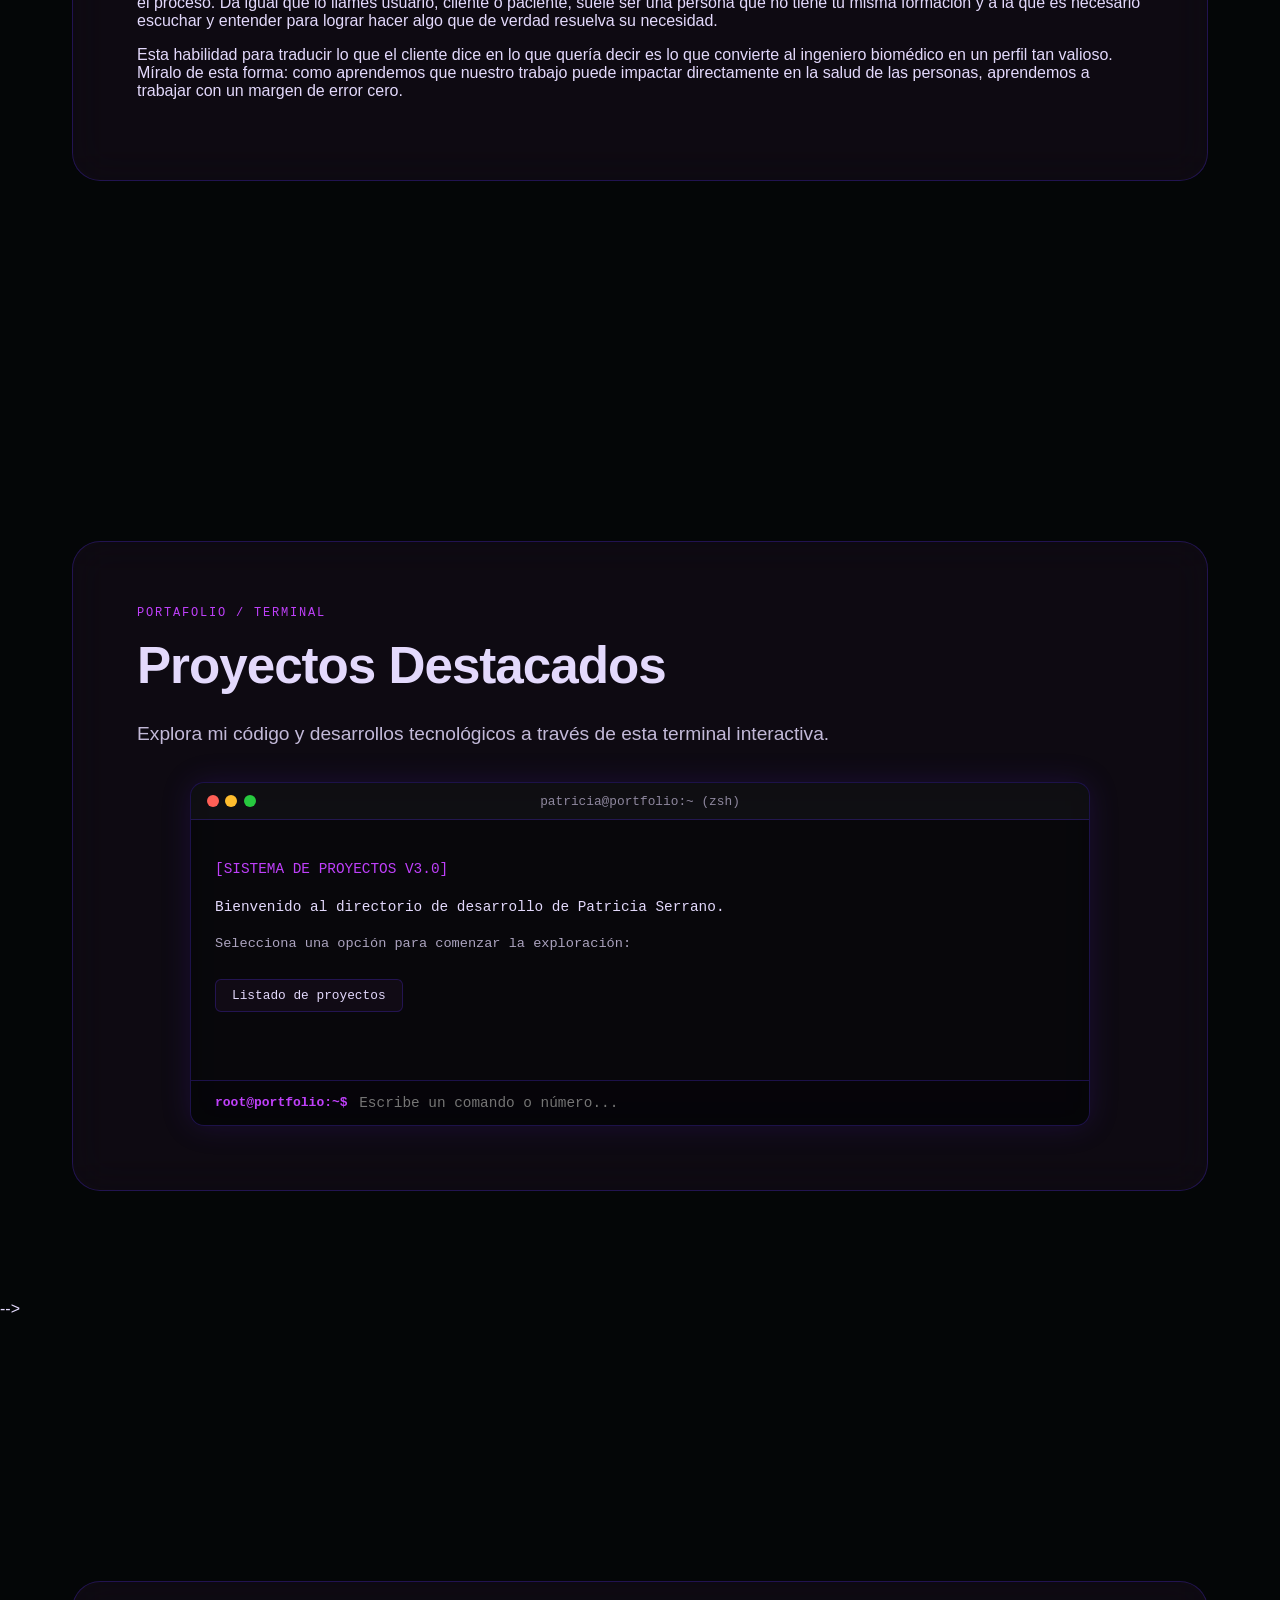
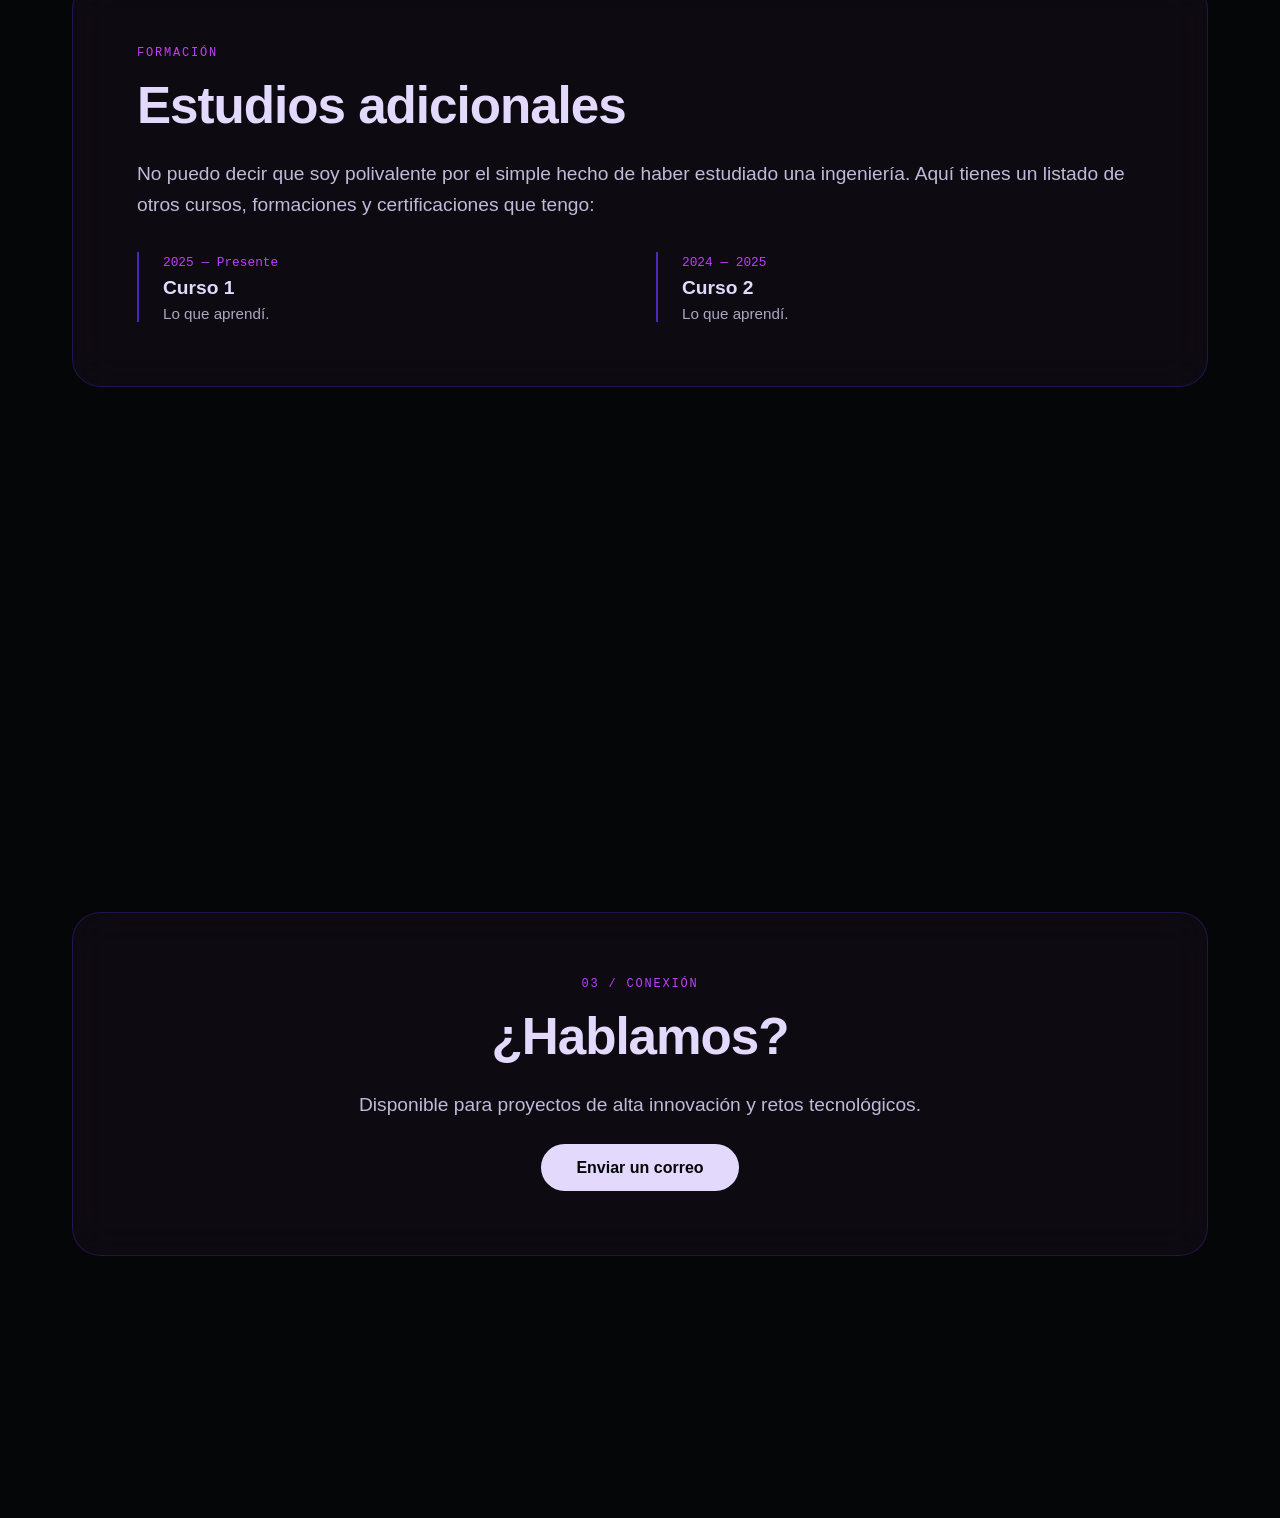
==== commit e050e22d: "trayectoria vertical para móviles" ====
--- a/index.html
+++ b/index.html
@@ -73,36 +73,36 @@
                     <path d="M 50 350 Q 150 150, 220 180 T 390 260 T 560 140 T 730 220 T 950 120" fill="none" stroke="var(--neon-purple)" stroke-width="3" stroke-dasharray="8 8" opacity="0.6"/>
                 </svg>
 
-                <!-- Nodo 1: Mirafutura Ingeniería S.L. (x: 50, y: 350 -> 5%, 87.5%) -->
-                <div class="path-node-html" style="left: 5%; top: 87.5%;" data-company="mirafutura">
-                    <img src="assets/logo-mirafutura.jpeg" alt="Mirafutura">
-                </div>
-
-                <!-- Nodo 2: ARUS Andalucía Racing Team (x: 220, y: 180 -> 22%, 45%) -->
-                <div class="path-node-html" style="left: 22%; top: 45%;" data-company="arus">
-                    <img src="assets/logo-arus.png" alt="ARUS">
-                </div>
-
-                <!-- Nodo 3: Fi Group (x: 390, y: 260 -> 39%, 65%) -->
-                <div class="path-node-html" style="left: 39%; top: 65%;" data-company="figroup">
-                    <img src="assets/logo-figroup.png" alt="Fi Group">
-                </div>
-
-                <!-- Nodo 4: Universidad de Sevilla - Informática (x: 560, y: 140 -> 56%, 35%) -->
-                <div class="path-node-html" style="left: 56%; top: 35%;" data-company="us">
-                    <img src="assets/logo_us.png" alt="Universidad de Sevilla">
-                </div>
-
-                <!-- Nodo 5: Biotechnology and Healthcare Developments (x: 730, y: 220 -> 73%, 55%) -->
-                <div class="path-node-html" style="left: 73%; top: 55%;" data-company="biotech">
+                <!-- Nodo 1: FIDETIA - Universidad de Sevilla (x: 50, y: 350 -> 5%, 87.5%) -->
+                <div class="path-node-html" style="left: 5%; top: 87.5%;" data-company="fidetia">
+                    <img src="assets/logo-fidetia.png" alt="FIDETIA">
+                </div>
+
+                <!-- Nodo 2: Biotechnology and Healthcare Developments (x: 220, y: 180 -> 22%, 45%) -->
+                <div class="path-node-html" style="left: 22%; top: 45%;" data-company="biotech">
                     <svg width="20" height="20" viewBox="0 0 24 24" fill="none" stroke="var(--neon-purple)" stroke-width="2" stroke-linecap="round" stroke-linejoin="round">
                         <path d="M22 12h-4l-3 9L9 3l-3 9H2"></path>
                     </svg>
                 </div>
 
-                <!-- Nodo 6: FIDETIA - Universidad de Sevilla (x: 950, y: 120 -> 95%, 30%) -->
-                <div class="path-node-html" style="left: 95%; top: 30%;" data-company="fidetia">
-                    <img src="assets/logo-fidetia.png" alt="FIDETIA">
+                <!-- Nodo 3: Universidad de Sevilla - Informática (x: 390, y: 260 -> 39%, 65%) -->
+                <div class="path-node-html" style="left: 39%; top: 65%;" data-company="us">
+                    <img src="assets/logo_us.png" alt="Universidad de Sevilla">
+                </div>
+
+                <!-- Nodo 4: Fi Group (x: 560, y: 140 -> 56%, 35%) -->
+                <div class="path-node-html" style="left: 56%; top: 35%;" data-company="figroup">
+                    <img src="assets/logo-figroup.png" alt="Fi Group">
+                </div>
+
+                <!-- Nodo 5: ARUS Andalucía Racing Team (x: 730, y: 220 -> 73%, 55%) -->
+                <div class="path-node-html" style="left: 73%; top: 55%;" data-company="arus">
+                    <img src="assets/logo-arus.png" alt="ARUS">
+                </div>
+
+                <!-- Nodo 6: Mirafutura Ingeniería S.L. (x: 950, y: 120 -> 95%, 30%) -->
+                <div class="path-node-html" style="left: 95%; top: 30%;" data-company="mirafutura">
+                    <img src="assets/logo-mirafutura.jpeg" alt="Mirafutura">
                 </div>
             </div>
         </div>
--- a/css/styles.css
+++ b/css/styles.css
@@ -47,8 +47,6 @@
     display: flex;
     align-items: center;
     transition: transform 0.4s cubic-bezier(0.16, 1, 0.3, 1), opacity 0.4s ease;
-    -webkit-mask-image: none;
-    mask-image: none;
 }
 
 .top-navbar.hidden {
@@ -172,7 +170,6 @@
     text-transform: uppercase;
     letter-spacing: 0.2em;
     opacity: 0.4;
-    transition: opacity 0.15s ease-out, transform 0.15s ease-out;
     animation: bounce 2s infinite;
 }
 
@@ -225,36 +222,6 @@
     opacity: 0.85;
     line-height: 1.6;
     width: 100%;
-    margin: 0;
-}
-
-/* Experiencia interna */
-.experience-grid-inline {
-    display: grid;
-    grid-template-columns: repeat(auto-fit, minmax(280px, 1fr));
-    gap: 2rem;
-    margin-top: 2rem;
-}
-
-.job-item {
-    border-left: 2px solid var(--electric-indigo);
-    padding-left: 1.5rem;
-}
-
-.job-date {
-    font-size: 0.8rem;
-    color: var(--neon-purple);
-    font-family: monospace;
-}
-
-.job-item h3 {
-    font-size: 1.2rem;
-    margin: 0.4rem 0;
-}
-
-.job-item p {
-    font-size: 0.95rem;
-    opacity: 0.75;
     margin: 0;
 }
 
@@ -298,49 +265,7 @@
 
 .text-center { text-align: center; }
 
-/* Responsive adaptado */
-@media (max-width: 768px) {
-    .hero-container {
-        flex-direction: column-reverse;
-        text-align: center;
-        gap: 1.5rem;
-    }
-    .hero-text-content {
-        text-align: center;
-    }
-    .hero-meta {
-        flex-direction: column;
-        gap: 0.4rem;
-        justify-content: center;
-        align-items: center;
-        text-align: center;
-        margin-bottom: 3.5rem;
-    }
-    .separator {
-        display: none;
-    }
-    .hero-bottom-cta {
-        position: relative;
-        bottom: auto;
-        left: auto;
-        transform: none;
-        margin-top: 1rem;
-        text-align: center;
-    }
-    .full-section {
-        padding: 5rem 1.5rem 3rem 1.5rem;
-        min-height: auto;
-    }
-    .section-inner {
-        padding: 2rem;
-    }
-}
-
-body {
-    -webkit-mask-image: none;
-    mask-image: none;
-}
-
+/* Trayectoria responsiva (Curva en escritorio, Línea Vertical en móvil) */
 .path-container {
     position: relative;
     width: 100%;
@@ -503,18 +428,9 @@
     flex-shrink: 0;
 }
 
-/* Desincronización de retrasos individuales para evitar efecto robótico */
-.project-bubble:nth-child(1) {
-    animation-delay: 0s;
-}
-
-.project-bubble:nth-child(2) {
-    animation-delay: -1.3s;
-}
-
-.project-bubble:nth-child(3) {
-    animation-delay: -2.6s;
-}
+.project-bubble:nth-child(1) { animation-delay: 0s; }
+.project-bubble:nth-child(2) { animation-delay: -1.3s; }
+.project-bubble:nth-child(3) { animation-delay: -2.6s; }
 
 .project-bubble:hover {
     transform: scale(1.15) !important;
@@ -524,12 +440,8 @@
 }
 
 @keyframes flotar {
-    0%, 100% {
-        transform: translateY(0);
-    }
-    50% {
-        transform: translateY(-8px);
-    }
+    0%, 100% { transform: translateY(0); }
+    50% { transform: translateY(-8px); }
 }
 
 @media (prefers-reduced-motion: reduce) {
@@ -538,44 +450,7 @@
     }
 }
 
-/* Estilos para la galería de fotos integrada en el modal de proyectos */
-.project-gallery {
-    display: grid;
-    grid-template-columns: repeat(auto-fit, minmax(120px, 1fr));
-    gap: 0.8rem;
-    margin-top: 1.5rem;
-}
-
-.project-gallery img {
-    width: 100%;
-    height: 90px;
-    object-fit: cover;
-    border-radius: 10px;
-    border: 1px solid var(--border-color);
-    cursor: pointer;
-    transition: transform 0.2s ease, opacity 0.2s ease;
-}
-
-.project-gallery img:hover {
-    transform: scale(1.05);
-    opacity: 1;
-}
-
-/* Responsivo para móviles */
-@media (max-width: 768px) {
-    .bubbles-container {
-        min-height: auto;
-        padding: 1.5rem 0.5rem;
-        gap: 1.5rem;
-    }
-    .project-bubble {
-        width: 110px;
-        height: 110px;
-        font-size: 0.75rem;
-    }
-}
-
-/* Estilos de la Terminal Interactiva (Escritorio, Header, Cuerpo y Prompt) */
+/* Estilos de la Terminal Interactiva */
 .terminal-container {
     width: 100%;
     max-width: 900px;
@@ -657,35 +532,9 @@
     width: 100%;
 }
 
-/* Estilos para el contenido dinámico de la terminal */
 .terminal-screen {
     font-family: monospace;
     color: var(--text-lavender);
-}
-
-.terminal-menu-options, .terminal-nav-buttons {
-    display: flex;
-    flex-wrap: wrap;
-    gap: 0.5rem;
-    margin-top: 1rem;
-}
-
-.terminal-action-btn {
-    background: var(--surface-glass);
-    border: 1px solid var(--border-color);
-    color: var(--text-lavender);
-    padding: 0.5rem 1rem;
-    border-radius: 6px;
-    font-family: monospace;
-    font-size: 0.8rem;
-    cursor: pointer;
-    transition: all 0.2s ease;
-}
-
-.terminal-action-btn:hover {
-    background: var(--neon-purple);
-    color: var(--bg-black);
-    border-color: var(--neon-purple);
 }
 
 /* Cuadrícula de fotos estilo explorador dentro de la terminal */
@@ -717,9 +566,9 @@
 }
 
 .terminal-file-item img {
-    height: 110px; /* Altura unificada para todas las fotos */
-    width: auto;   /* El ancho se adapta de forma natural a la proporción de cada imagen */
-    max-width: 220px; /* Evita que las imágenes panorámicas extremas se desborden */
+    height: 110px;
+    width: auto;
+    max-width: 220px;
     object-fit: contain;
     border-radius: 4px;
     margin-bottom: 0.4px;
@@ -799,4 +648,164 @@
 }
 
 .terminal-nav-arrow.prev { left: -20px; }
-.terminal-nav-arrow.next { right: -20px; }+.terminal-nav-arrow.next { right: -20px; }
+
+@media (max-width: 768px) {
+    .hero-container {
+        flex-direction: column-reverse;
+        text-align: center;
+        gap: 1.5rem;
+    }
+    .hero-text-content {
+        text-align: center;
+    }
+    .hero-meta {
+        flex-direction: column;
+        gap: 0.4rem;
+        justify-content: center;
+        align-items: center;
+        text-align: center;
+        margin-bottom: 3.5rem;
+    }
+    .separator {
+        display: none;
+    }
+    .hero-bottom-cta {
+        position: relative;
+        bottom: auto;
+        left: auto;
+        transform: none;
+        margin-top: 1rem;
+        text-align: center;
+    }
+    .full-section {
+        padding: 5rem 1.5rem 3rem 1.5rem;
+        min-height: auto;
+    }
+    .section-inner {
+        padding: 2rem;
+    }
+    .bubbles-container {
+        min-height: auto;
+        padding: 1.5rem 0.5rem;
+        gap: 1.5rem;
+    }
+    .project-bubble {
+        width: 110px;
+        height: 110px;
+        font-size: 0.75rem;
+    }
+
+    /* --- TRAYECTORIA VERTICAL SERPENTEANTE PERFECTA PARA MÓVIL --- */
+    .path-container {
+        aspect-ratio: unset !important;
+        height: auto !important;
+        display: flex;
+        flex-direction: column;
+        align-items: center;
+        gap: 3.5rem; /* Mayor espacio entre nodos para una curva fluida */
+        padding: 2rem 1rem;
+        position: relative;
+    }
+
+    .curved-path {
+        display: none !important;
+    }
+
+    /* SVG con la onda calculada para pasar por el centro exacto de cada uno de los 6 nodos */
+    .path-container::before {
+        content: '';
+        position: absolute;
+        top: 3.6rem;    /* Alinea el inicio con el centro del 1er nodo */
+        bottom: 3.6rem; /* Alinea el final con el centro del último nodo */
+        left: 50%;
+        width: 120px;
+        transform: translateX(-50%);
+        background-image: url("data:image/svg+xml,%3Csvg xmlns='http://www.w3.org/2000/svg' viewBox='0 0 100 500' preserveAspectRatio='none'%3E%3Cpath d='M 15,0 C 85,50 85,50 85,100 C 15,150 15,150 15,200 C 85,250 85,250 85,300 C 15,350 15,350 15,400 C 85,450 85,450 85,500' fill='none' stroke='%23BF40FA' stroke-width='2' stroke-dasharray='5 5' stroke-opacity='0.6'/%3E%3C/svg%3E");
+        background-size: 100% 100%;
+        background-repeat: no-repeat;
+        z-index: 1;
+        pointer-events: none;
+    }
+
+    .path-container .path-node-html {
+        position: relative !important;
+        top: auto !important;
+        left: auto !important;
+        z-index: 2;
+        margin: 0 !important;
+        flex-shrink: 0;
+    }
+
+    /* Desplazamiento soplado exacto al pico de la curva SVG (42px) */
+    .path-container .path-node-html:nth-of-type(odd) {
+        transform: translateX(-42px) !important;
+    }
+
+    .path-container .path-node-html:nth-of-type(even) {
+        transform: translateX(42px) !important;
+    }
+
+    .path-container .path-node-html:hover {
+        transform: translateX(-42px) scale(1.1) !important;
+    }
+
+    .path-container .path-node-html:nth-of-type(even):hover {
+        transform: translateX(42px) scale(1.1) !important;
+    }
+}
+
+/* Cuadrícula horizontal para la sección de estudios/experiencia */
+.experience-grid-inline {
+    display: grid;
+    grid-template-columns: repeat(auto-fit, minmax(280px, 1fr));
+    gap: 2rem;
+    margin-top: 2rem;
+}
+
+.job-item {
+    border-left: 2px solid var(--electric-indigo);
+    padding-left: 1.5rem;
+}
+
+.job-date {
+    font-size: 0.8rem;
+    color: var(--neon-purple);
+    font-family: monospace;
+}
+
+.job-item h3 {
+    font-size: 1.2rem;
+    margin: 0.4rem 0;
+}
+
+.job-item p {
+    font-size: 0.95rem;
+    opacity: 0.75;
+    margin: 0;
+}
+
+.terminal-menu-options, .terminal-nav-buttons {
+    display: flex;
+    flex-wrap: wrap;
+    gap: 0.5rem;
+    margin-top: 1rem;
+}
+
+.terminal-action-btn {
+    background: var(--surface-glass);
+    border: 1px solid var(--border-color);
+    color: var(--text-lavender);
+    padding: 0.5rem 1rem;
+    border-radius: 6px;
+    font-family: monospace;
+    font-size: 0.8rem;
+    cursor: pointer;
+    transition: all 0.2s ease;
+}
+
+.terminal-action-btn:hover {
+    background: var(--neon-purple);
+    color: var(--bg-black);
+    border-color: var(--neon-purple);
+}
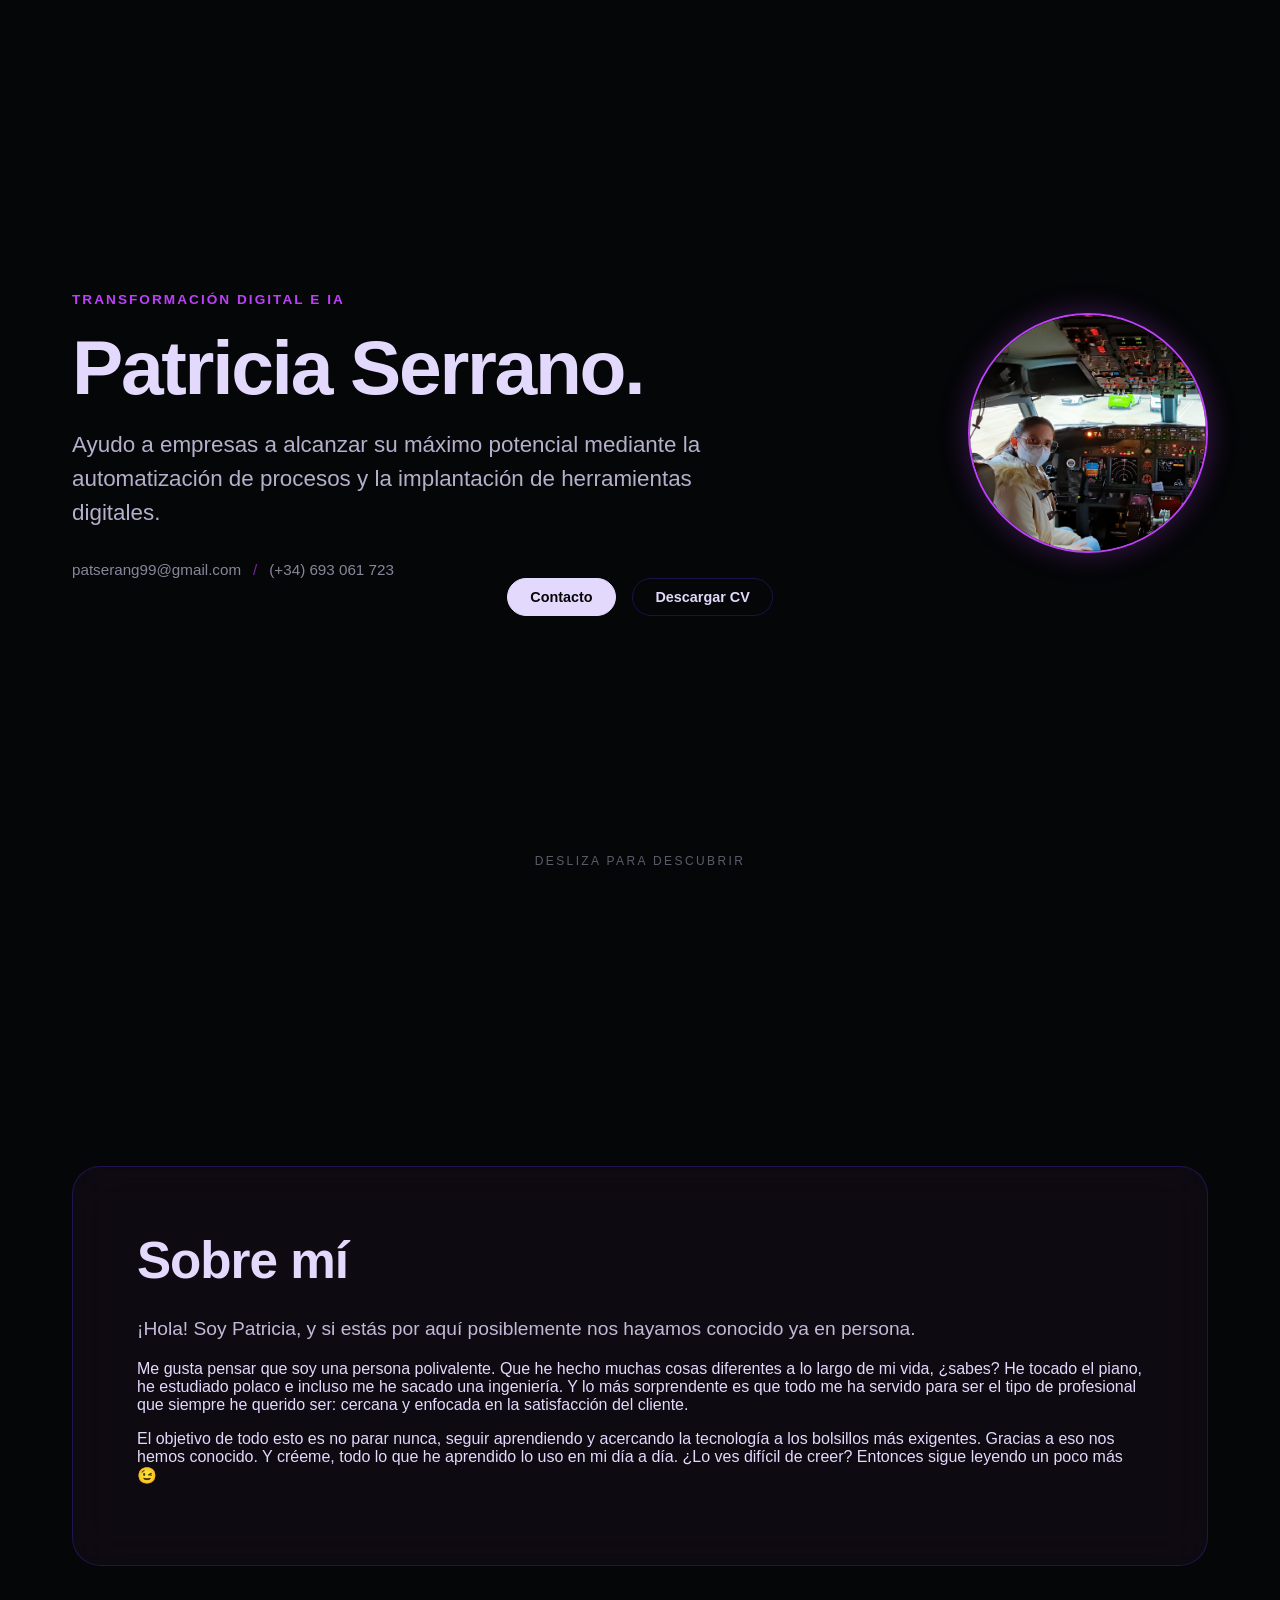
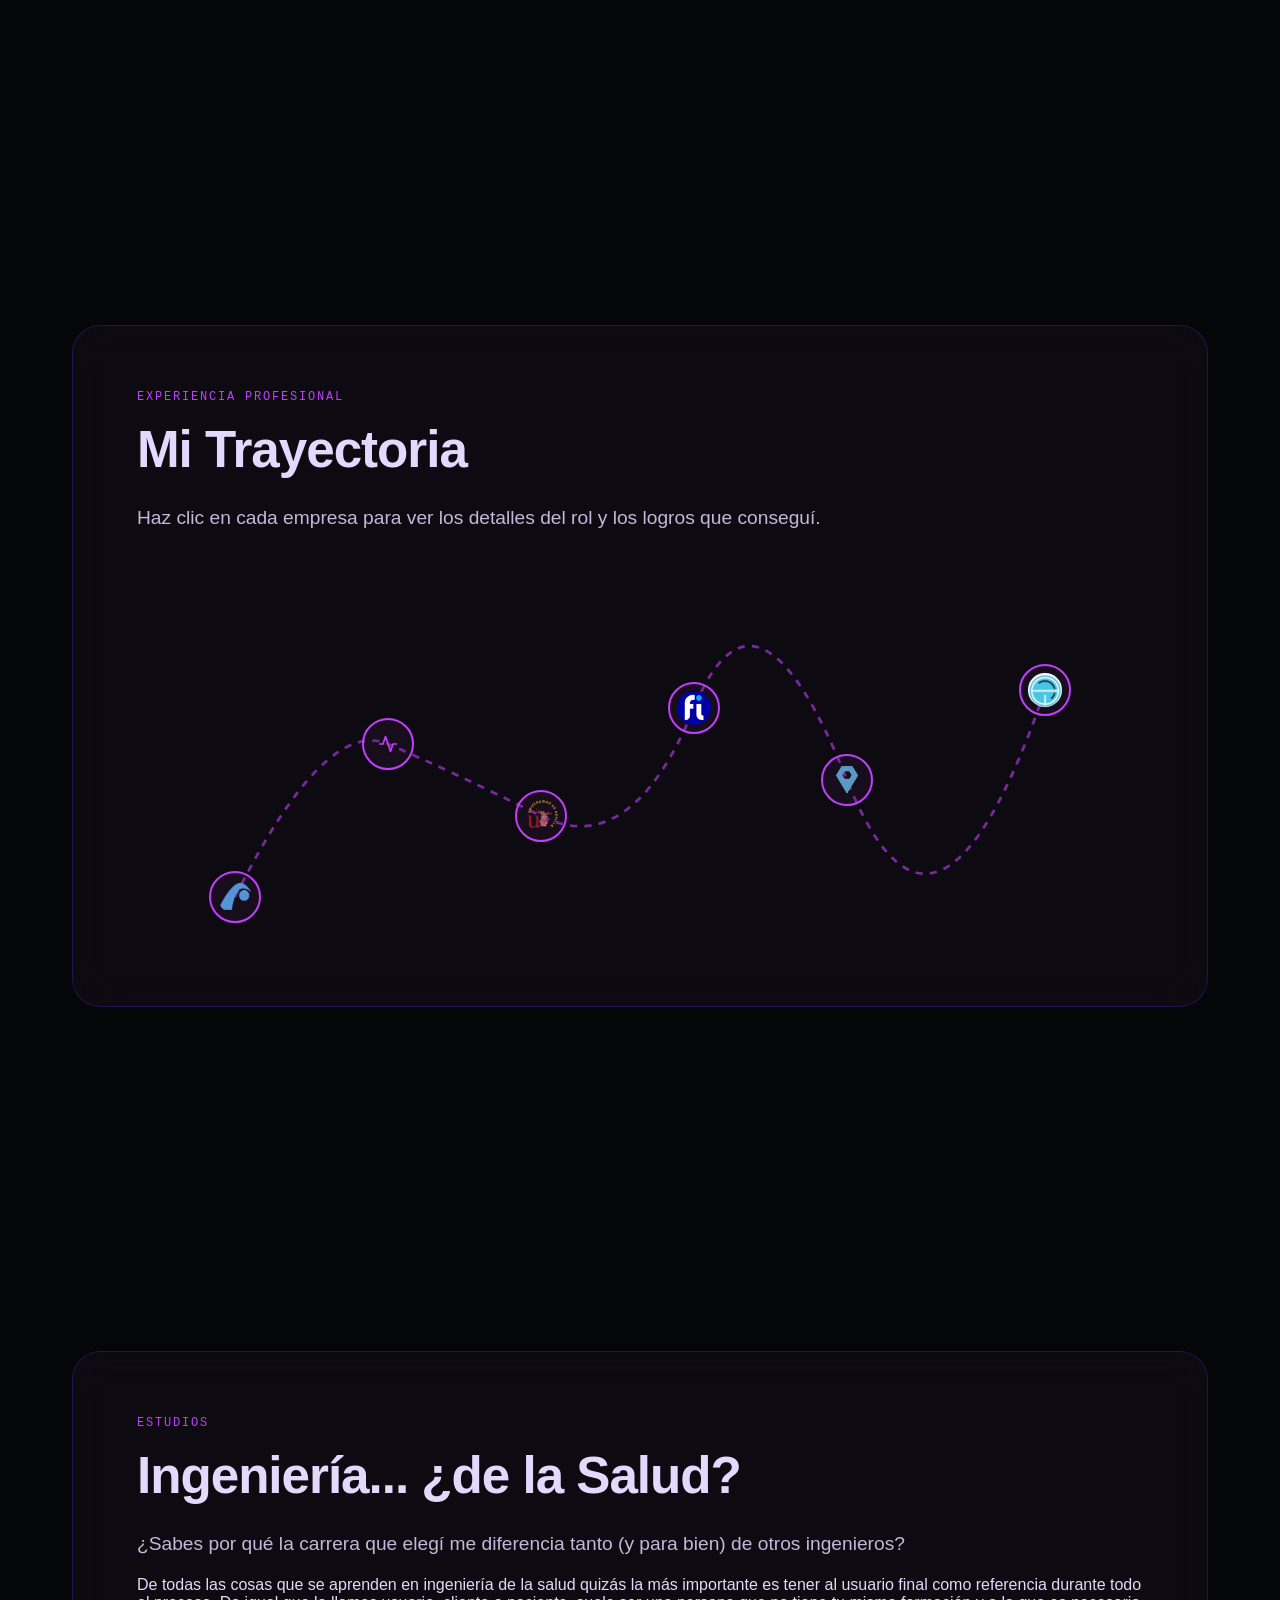
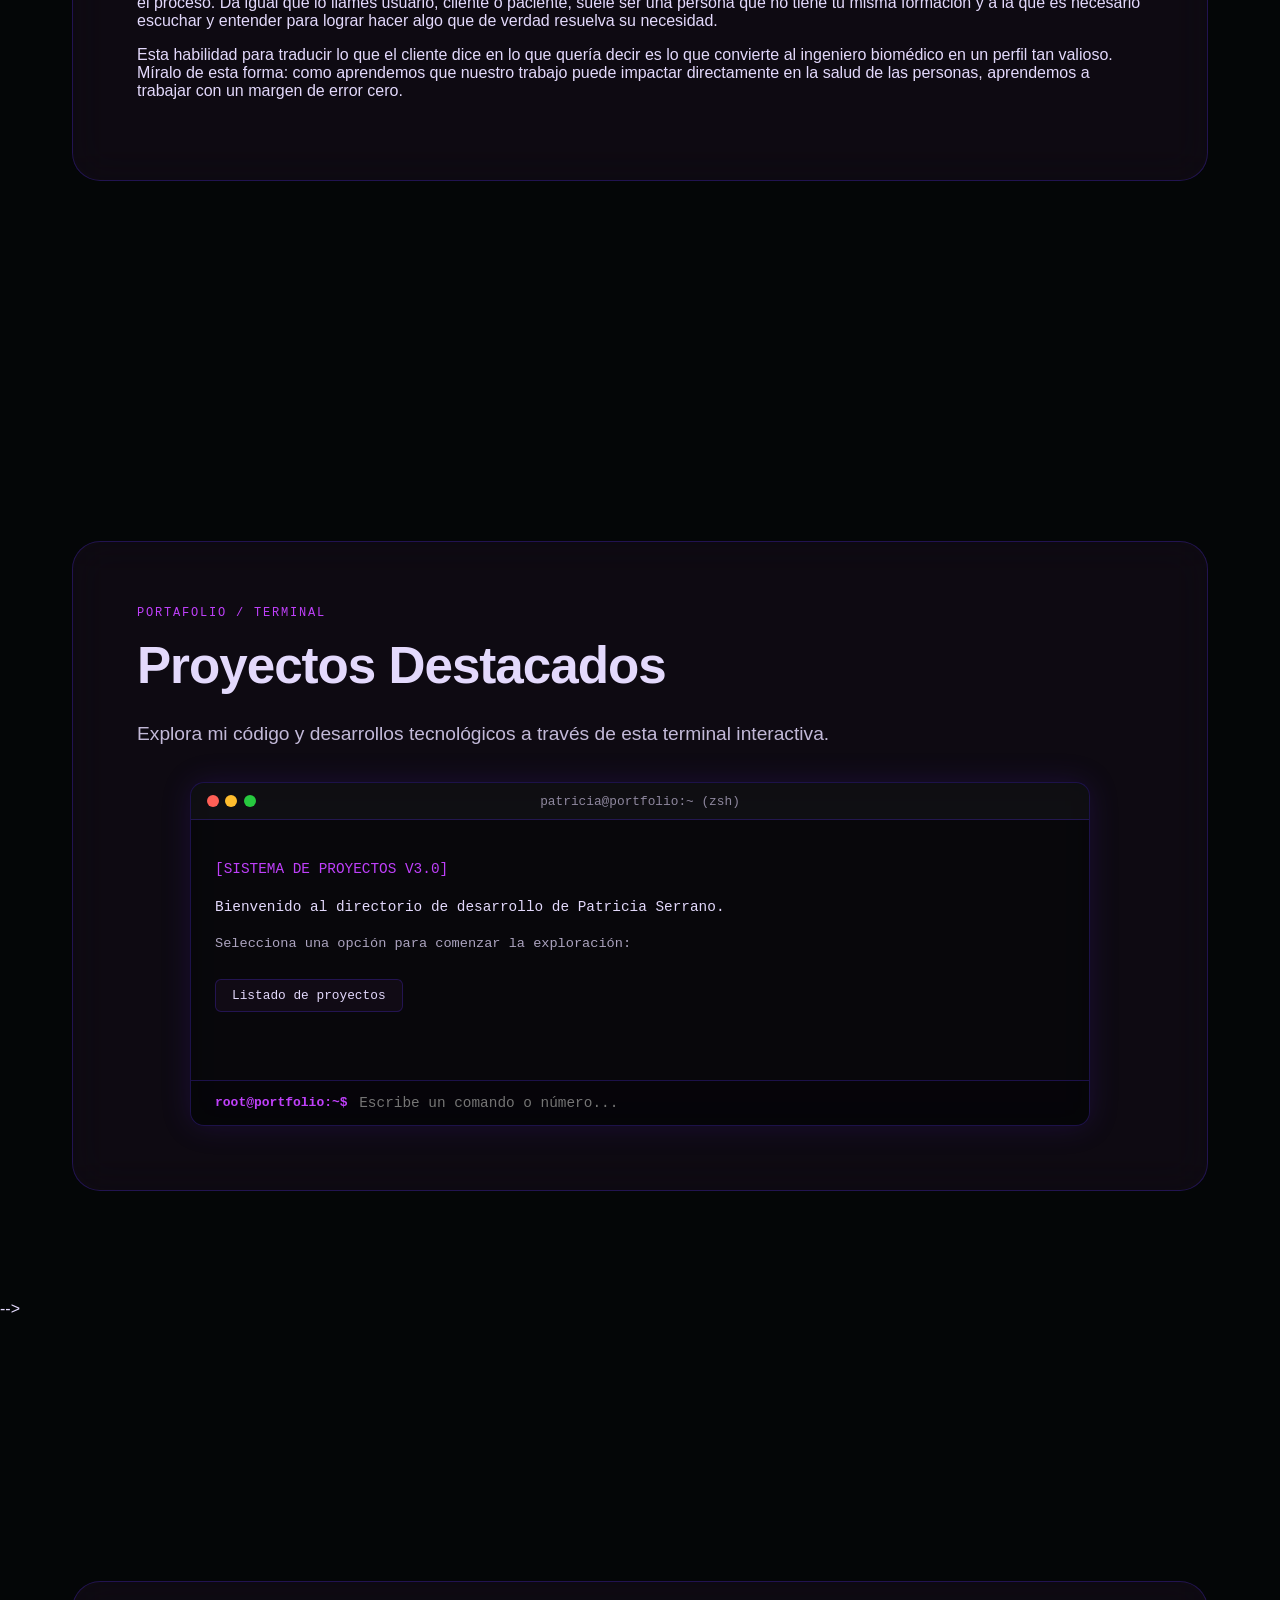
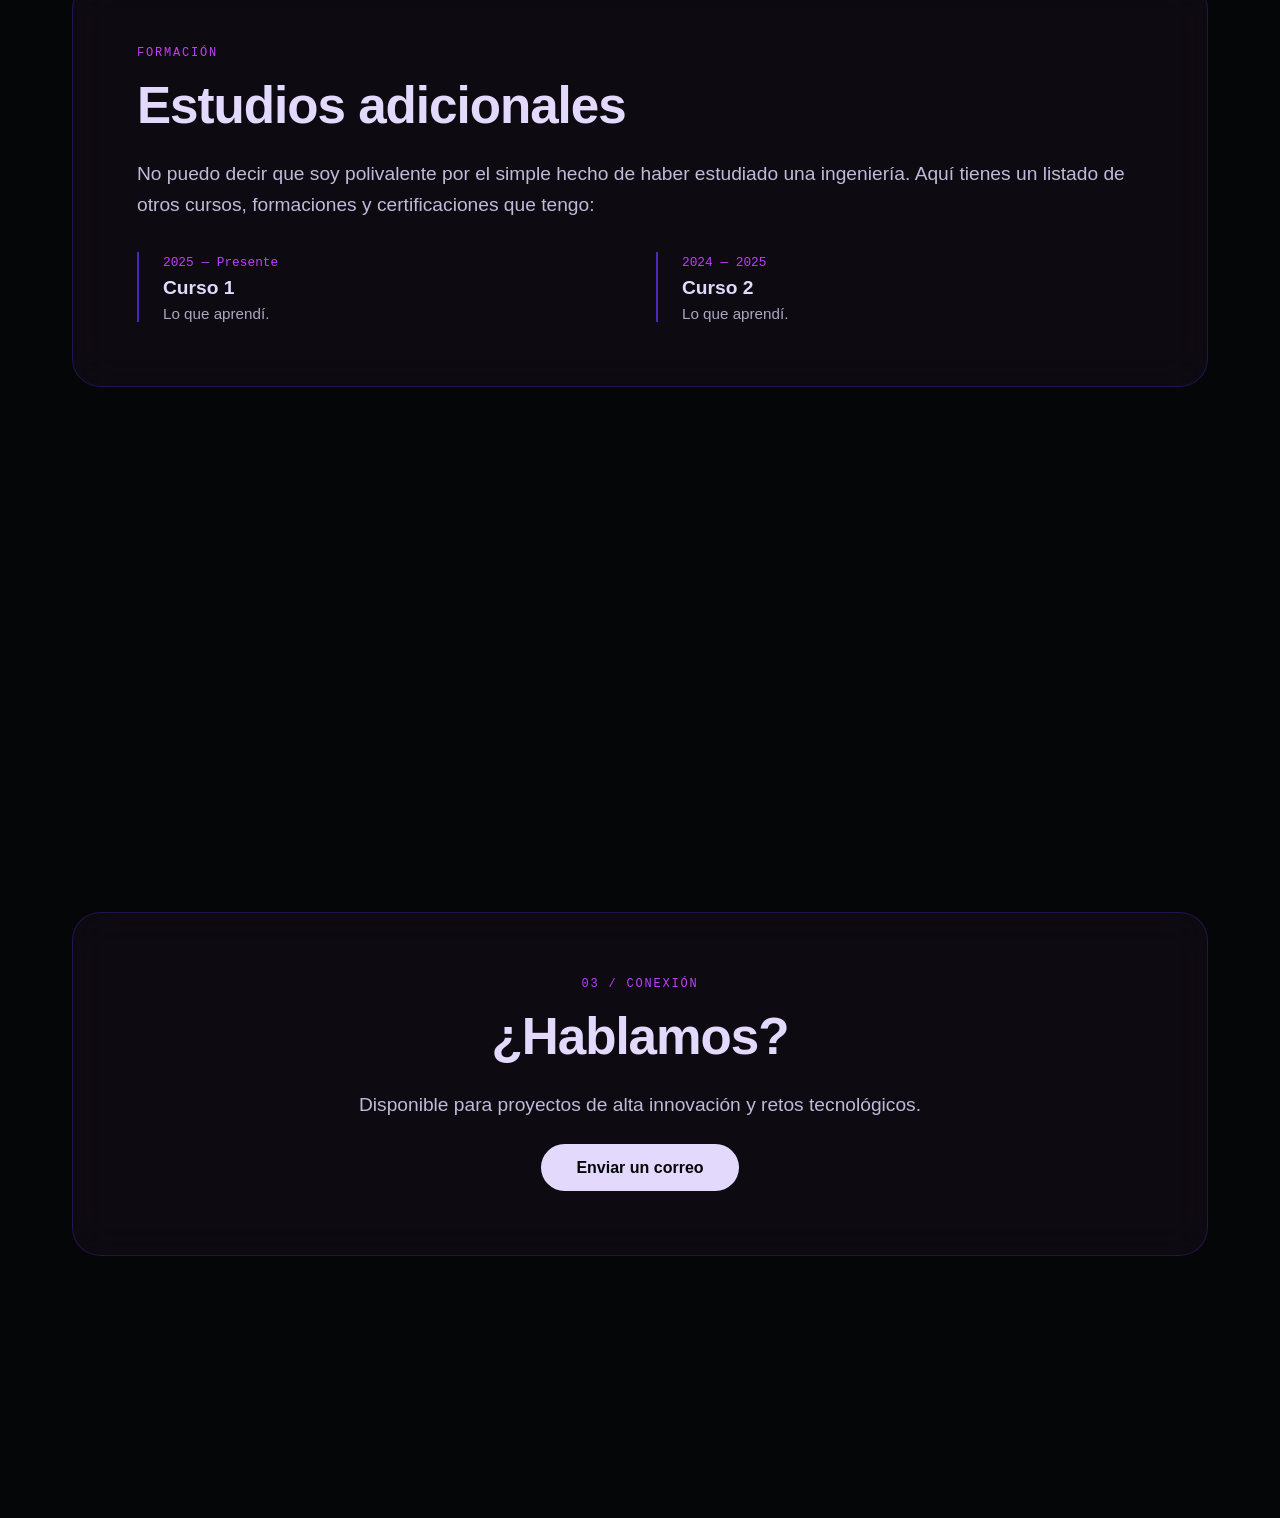
==== commit 0adb80eb: "añadir botón de descargar CV (todavía no funciona el botón)" ====
--- a/index.html
+++ b/index.html
@@ -14,7 +14,11 @@
     <nav id="top-navbar" class="top-navbar hidden">
         <div class="nav-content">
             <span class="nav-name">Patricia Serrano</span>
-            <a href="#contacto" class="apple-button-small">Contacto</a>
+            
+            <div class="nav-buttons">
+                <a href="#" class="btn btn-secondary" onclick="return false;">Descargar CV</a>
+                <a href="#contacto" class="apple-button-small">Contacto</a>
+            </div>
         </div>
     </nav>
 
@@ -37,8 +41,9 @@
         </div>
         
         <!-- Botón de contacto centrado, colocado encima de "desliza para descubrir" -->
-        <div class="hero-bottom-cta">
-            <a href="#contacto" class="apple-button-small">Contacto</a>
+        <div class="hero-cta-group">
+            <a href="#contacto" class="btn btn-primary">Contacto</a>
+            <a href="#" class="btn btn-secondary" onclick="return false;">Descargar CV</a>
         </div>
 
         <div class="scroll-hint">Desliza para descubrir</div>
--- a/css/styles.css
+++ b/css/styles.css
@@ -159,6 +159,54 @@
     left: 50%;
     transform: translateX(-50%);
     z-index: 10;
+}
+
+/* Grupo de botones de llamada a la acción */
+.hero-cta-group {
+    display: flex;
+    justify-content: center;
+    align-items: center;
+    gap: 1rem;
+    margin-bottom: 1.5rem; /* Separa los botones del texto scroll-hint */
+}
+
+/* Estilos de botones generales */
+.btn {
+    padding: 0.6rem 1.4rem;
+    border-radius: 20px;
+    font-weight: 600;
+    font-size: 0.9rem;
+    text-decoration: none;
+    transition: all 0.2s ease;
+    cursor: pointer;
+    display: inline-flex;
+    align-items: center;
+    justify-content: center;
+}
+
+/* Botón principal (Contacto) */
+.btn-primary {
+    background-color: var(--text-lavender, #e2d9f3);
+    color: var(--bg-black, #0d0d11);
+    border: 1px solid var(--text-lavender, #e2d9f3);
+}
+
+.btn-primary:hover {
+    transform: translateY(-2px);
+    opacity: 0.9;
+}
+
+/* Botón secundario (Descargar CV) */
+.btn-secondary {
+    background-color: transparent;
+    color: var(--text-lavender, #e2d9f3);
+    border: 1px solid var(--border-color, #2b2b36);
+}
+
+.btn-secondary:hover {
+    background-color: rgba(255, 255, 255, 0.05);
+    border-color: var(--neon-purple, #bf40fa);
+    transform: translateY(-2px);
 }
 
 .scroll-hint {
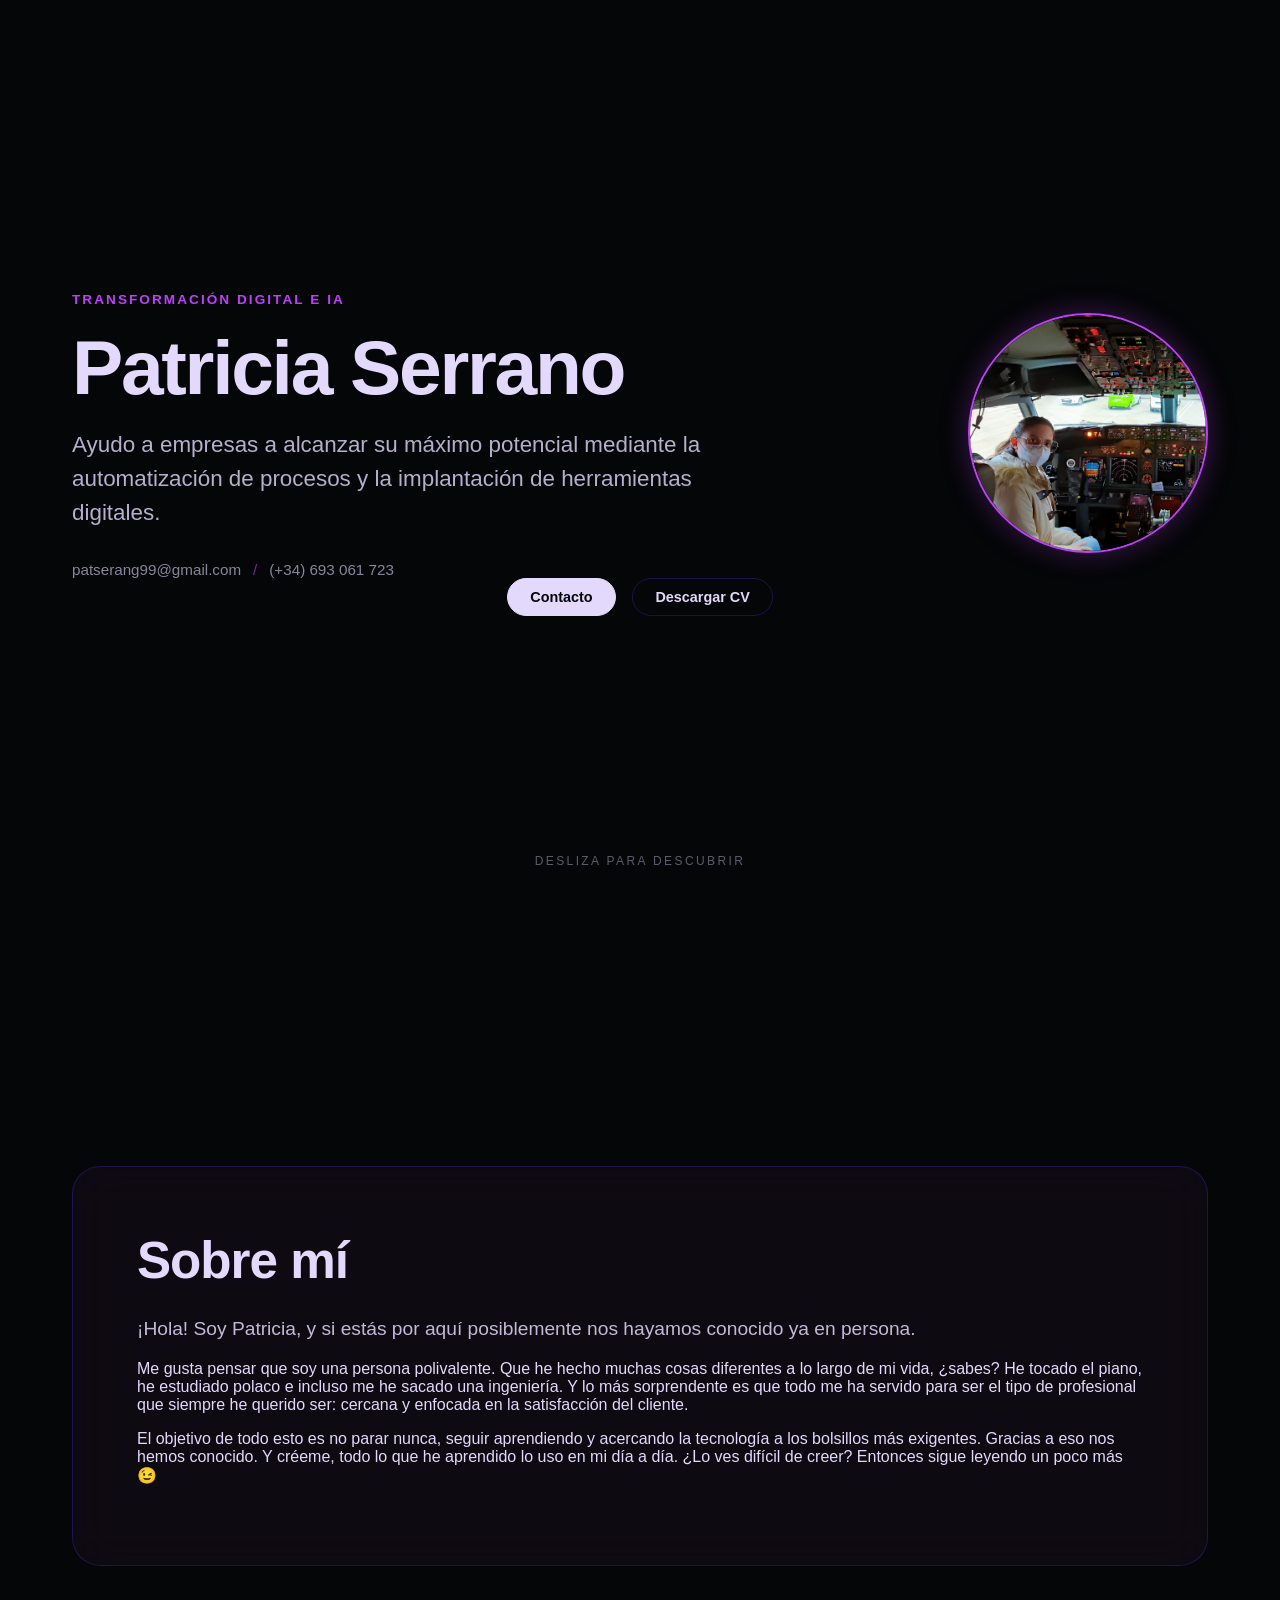
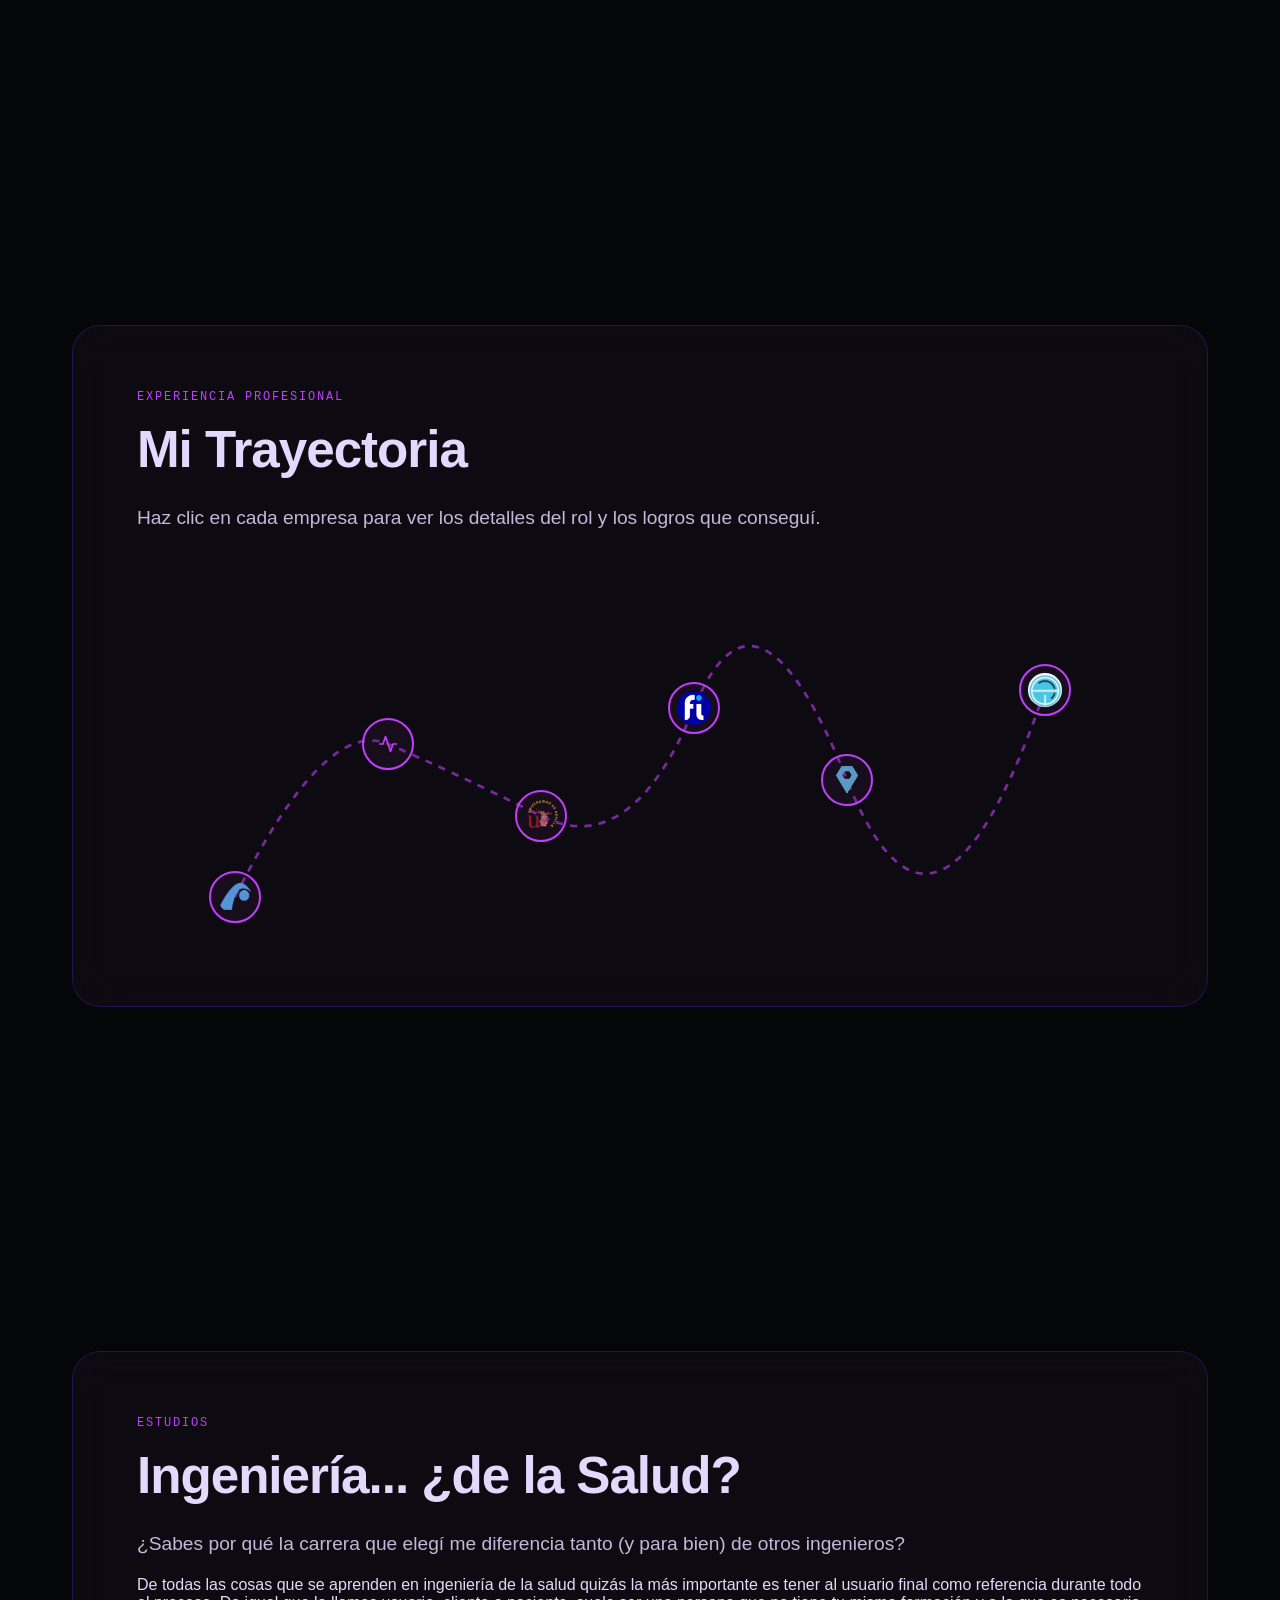
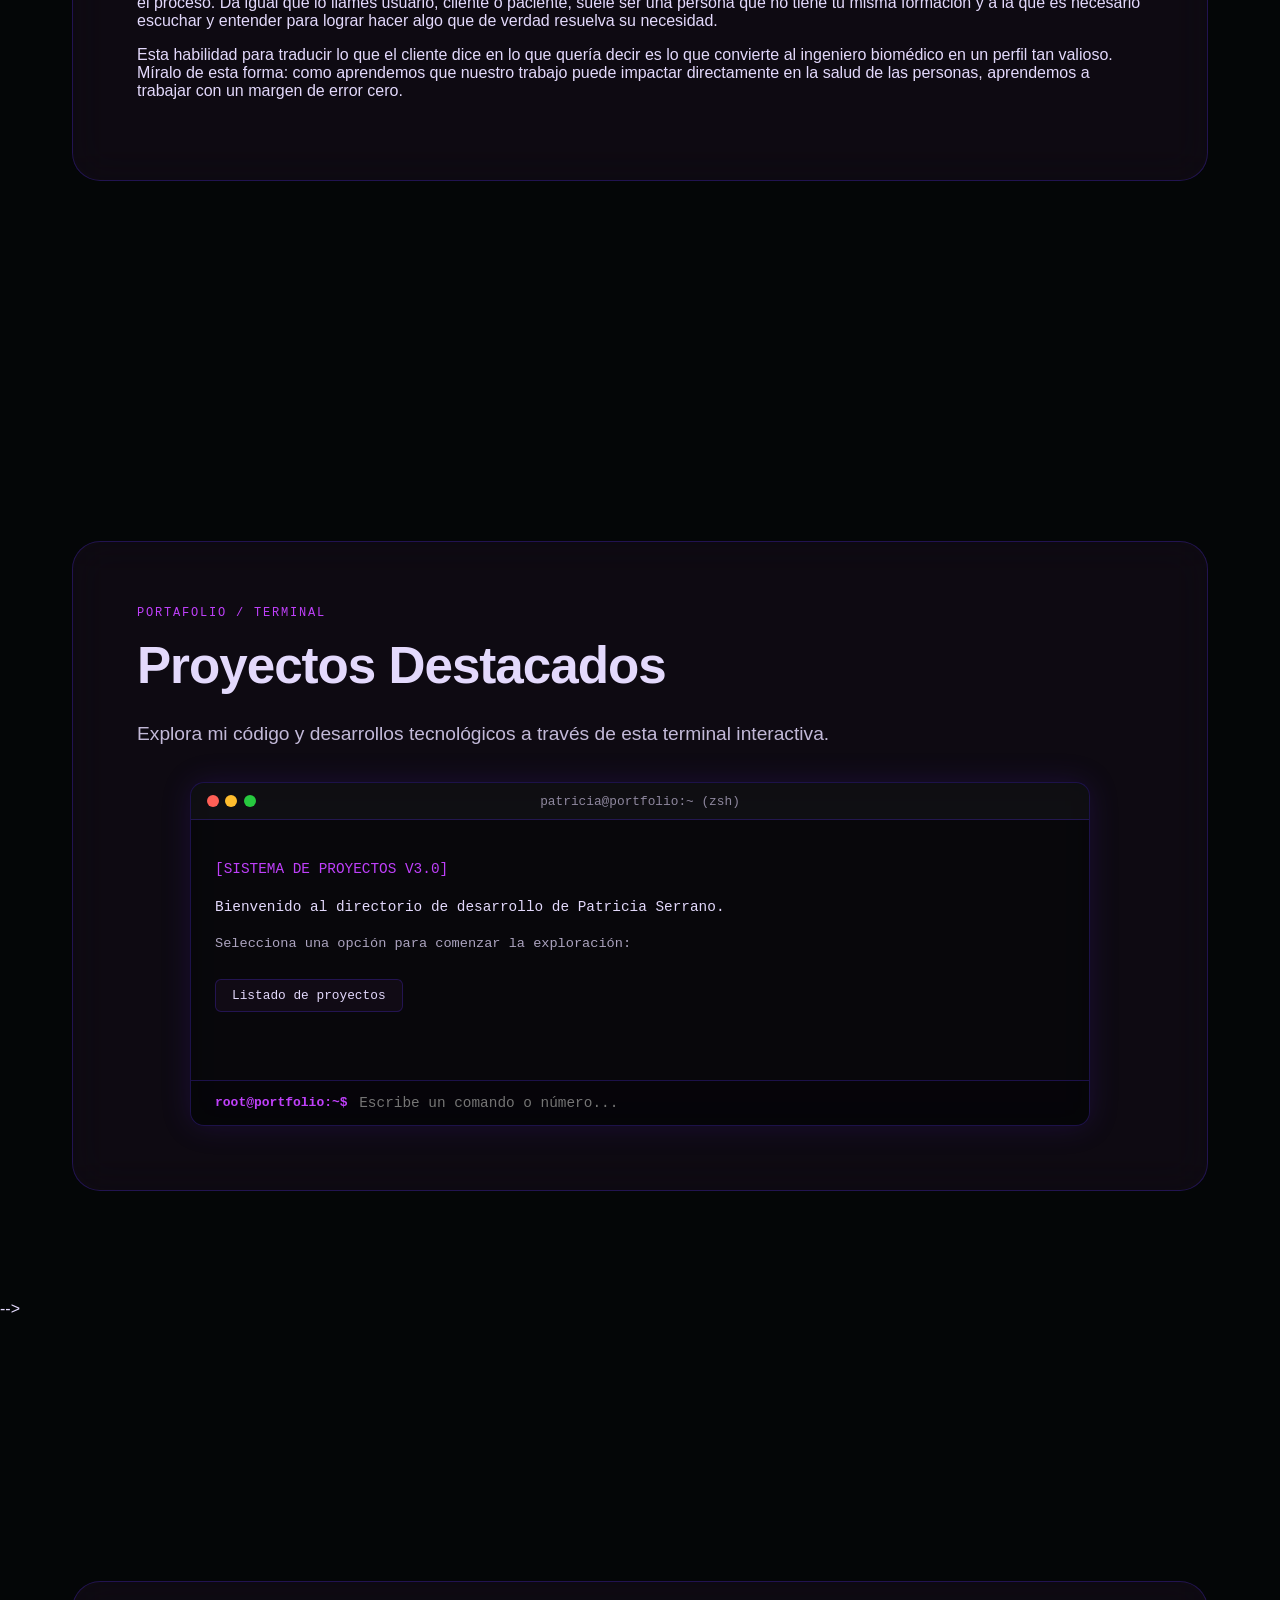
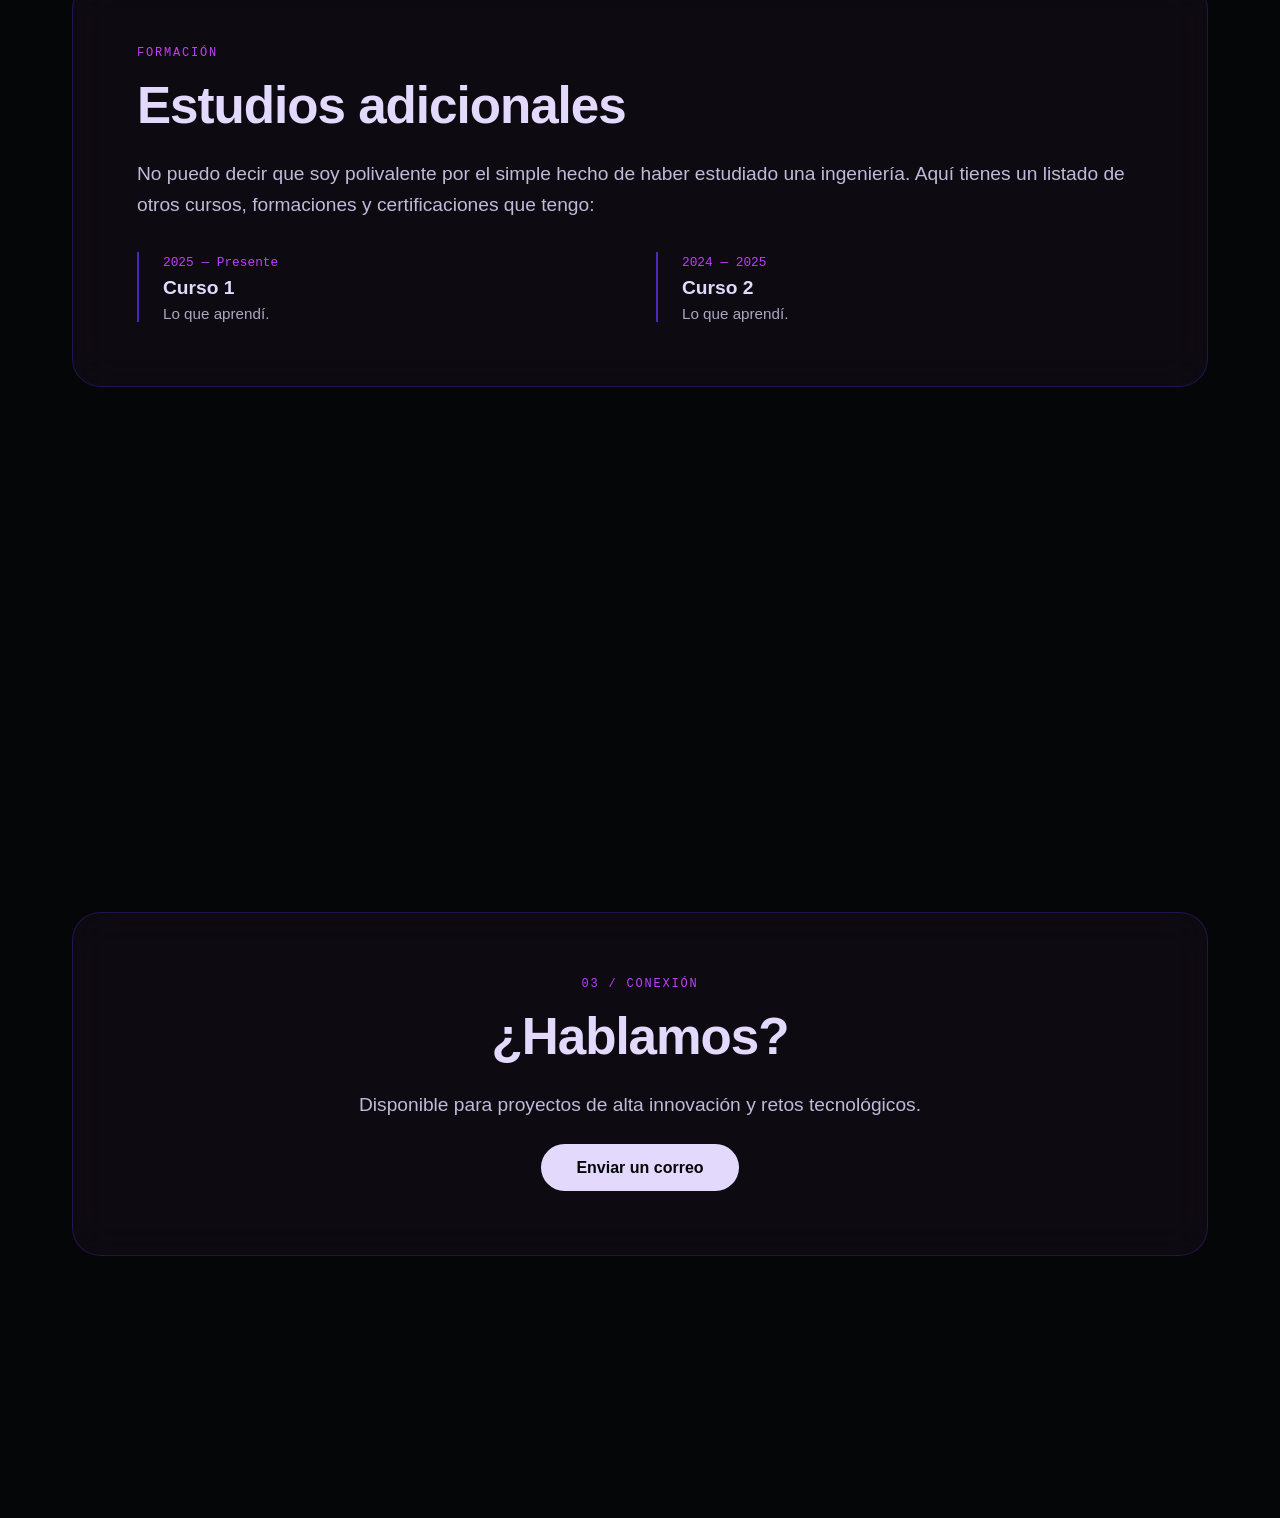
==== commit d580ca38: "ya funciona el botón de descargar CV" ====
--- a/index.html
+++ b/index.html
@@ -16,8 +16,8 @@
             <span class="nav-name">Patricia Serrano</span>
             
             <div class="nav-buttons">
-                <a href="#" class="btn btn-secondary" onclick="return false;">Descargar CV</a>
                 <a href="#contacto" class="apple-button-small">Contacto</a>
+                <a href="assets/CV_Patricia_Serrano_digitalizacion.pdf" target="_blank" class="btn btn-secondary">Descargar CV</a>
             </div>
         </div>
     </nav>
@@ -27,7 +27,7 @@
         <div class="hero-container">
             <div class="hero-text-content">
                 <span class="eyebrow">Transformación Digital e IA</span>
-                <h1>Patricia Serrano.</h1>
+                <h1>Patricia Serrano</h1>
                 <p class="hero-subtitle">Ayudo a empresas a alcanzar su máximo potencial mediante la automatización de procesos y la implantación de herramientas digitales.</p>
                 <div class="hero-meta">
                     <span>patserang99@gmail.com</span>
@@ -40,10 +40,10 @@
             </div>
         </div>
         
-        <!-- Botón de contacto centrado, colocado encima de "desliza para descubrir" -->
+        <!-- Botón de contacto y descarga de cv centrados, encima de "desliza para descubrir" -->
         <div class="hero-cta-group">
             <a href="#contacto" class="btn btn-primary">Contacto</a>
-            <a href="#" class="btn btn-secondary" onclick="return false;">Descargar CV</a>
+            <a href="assets/CV_Patricia_Serrano_digitalizacion.pdf" target="_blank" class="btn btn-secondary">Descargar CV</a>
         </div>
 
         <div class="scroll-hint">Desliza para descubrir</div>
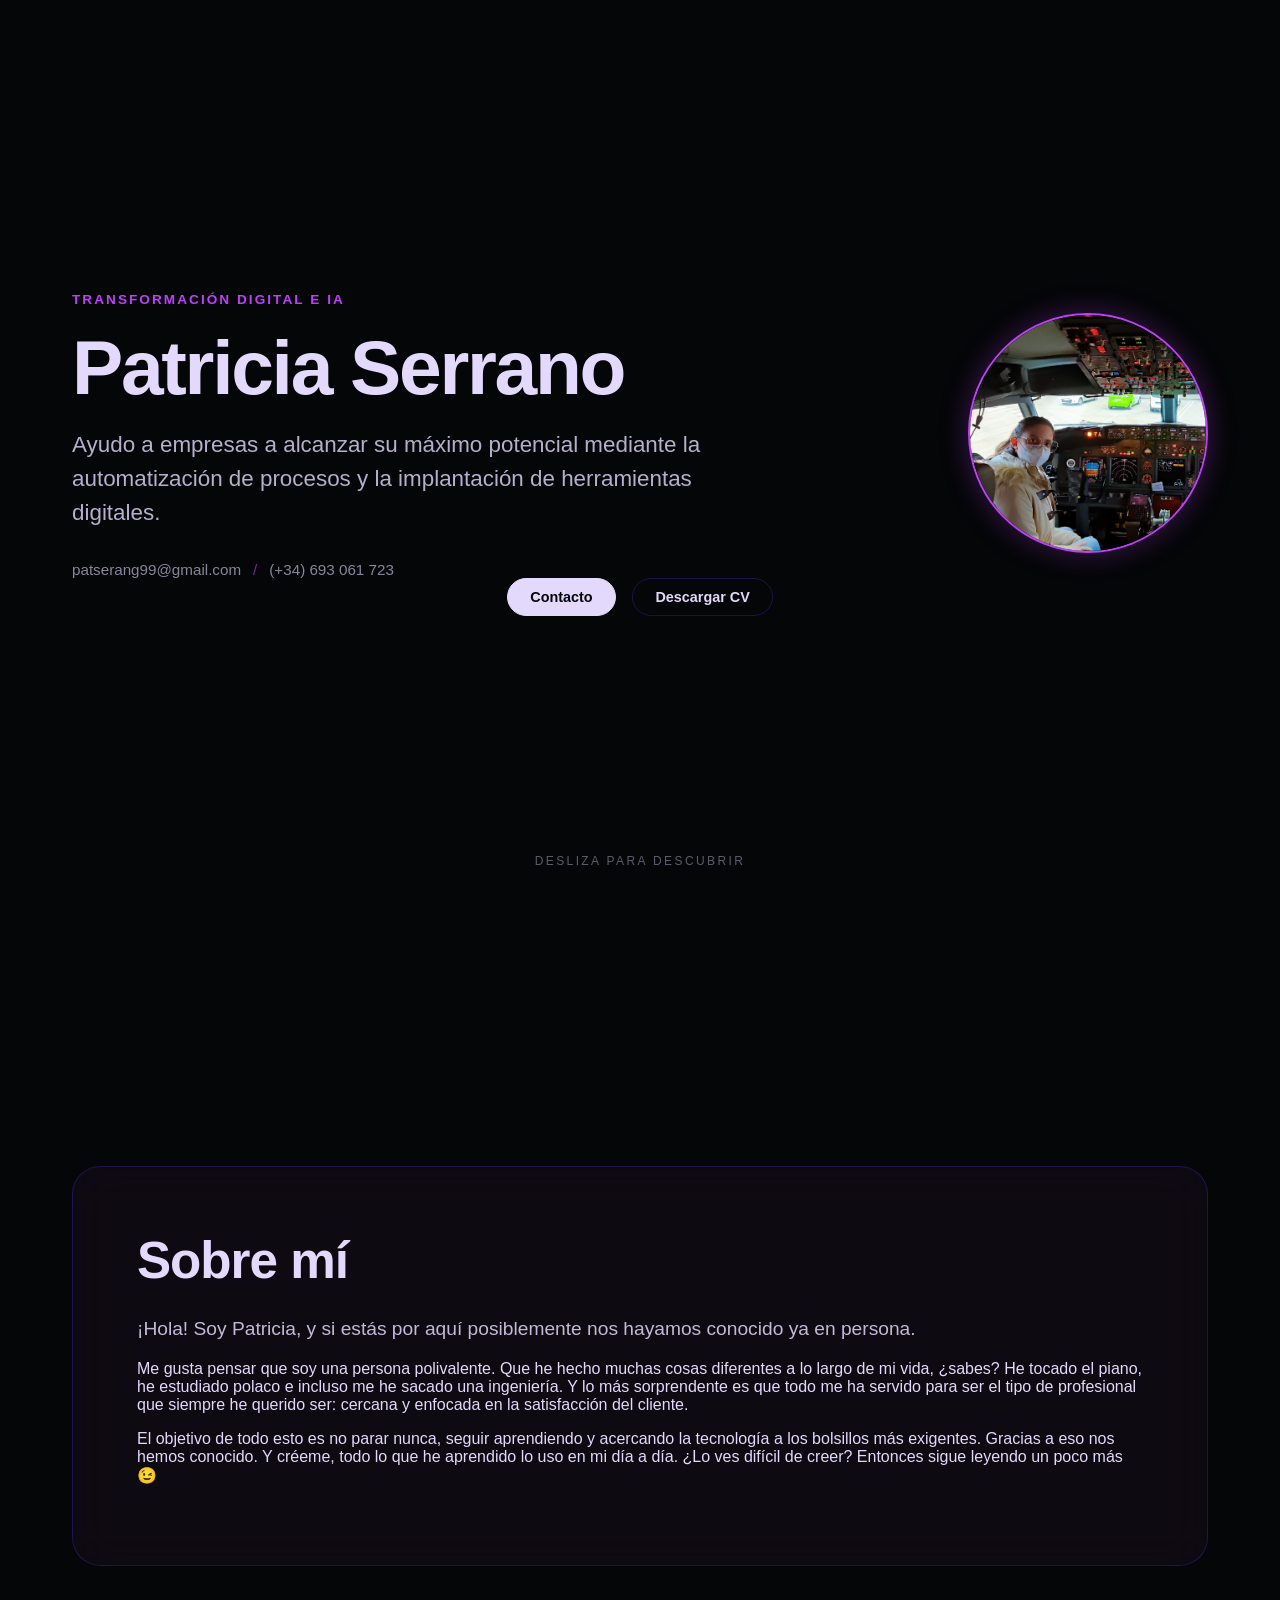
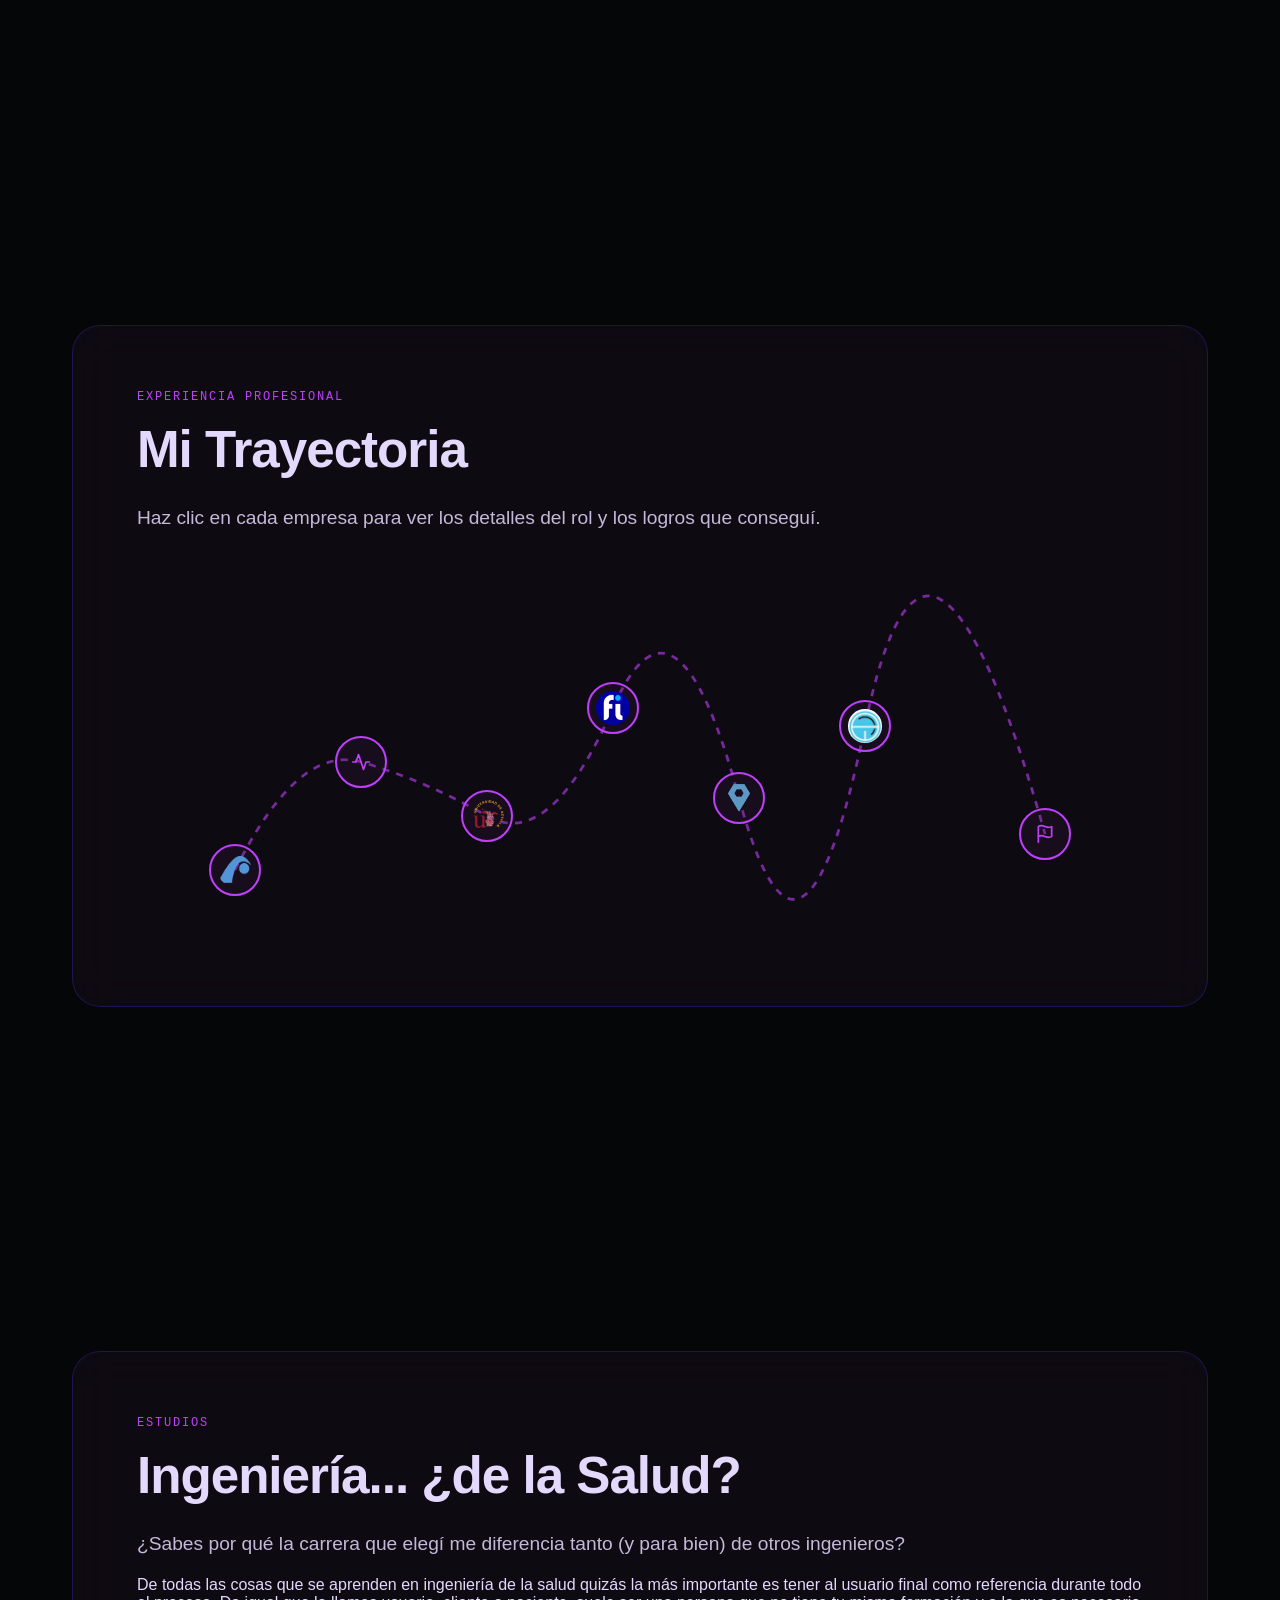
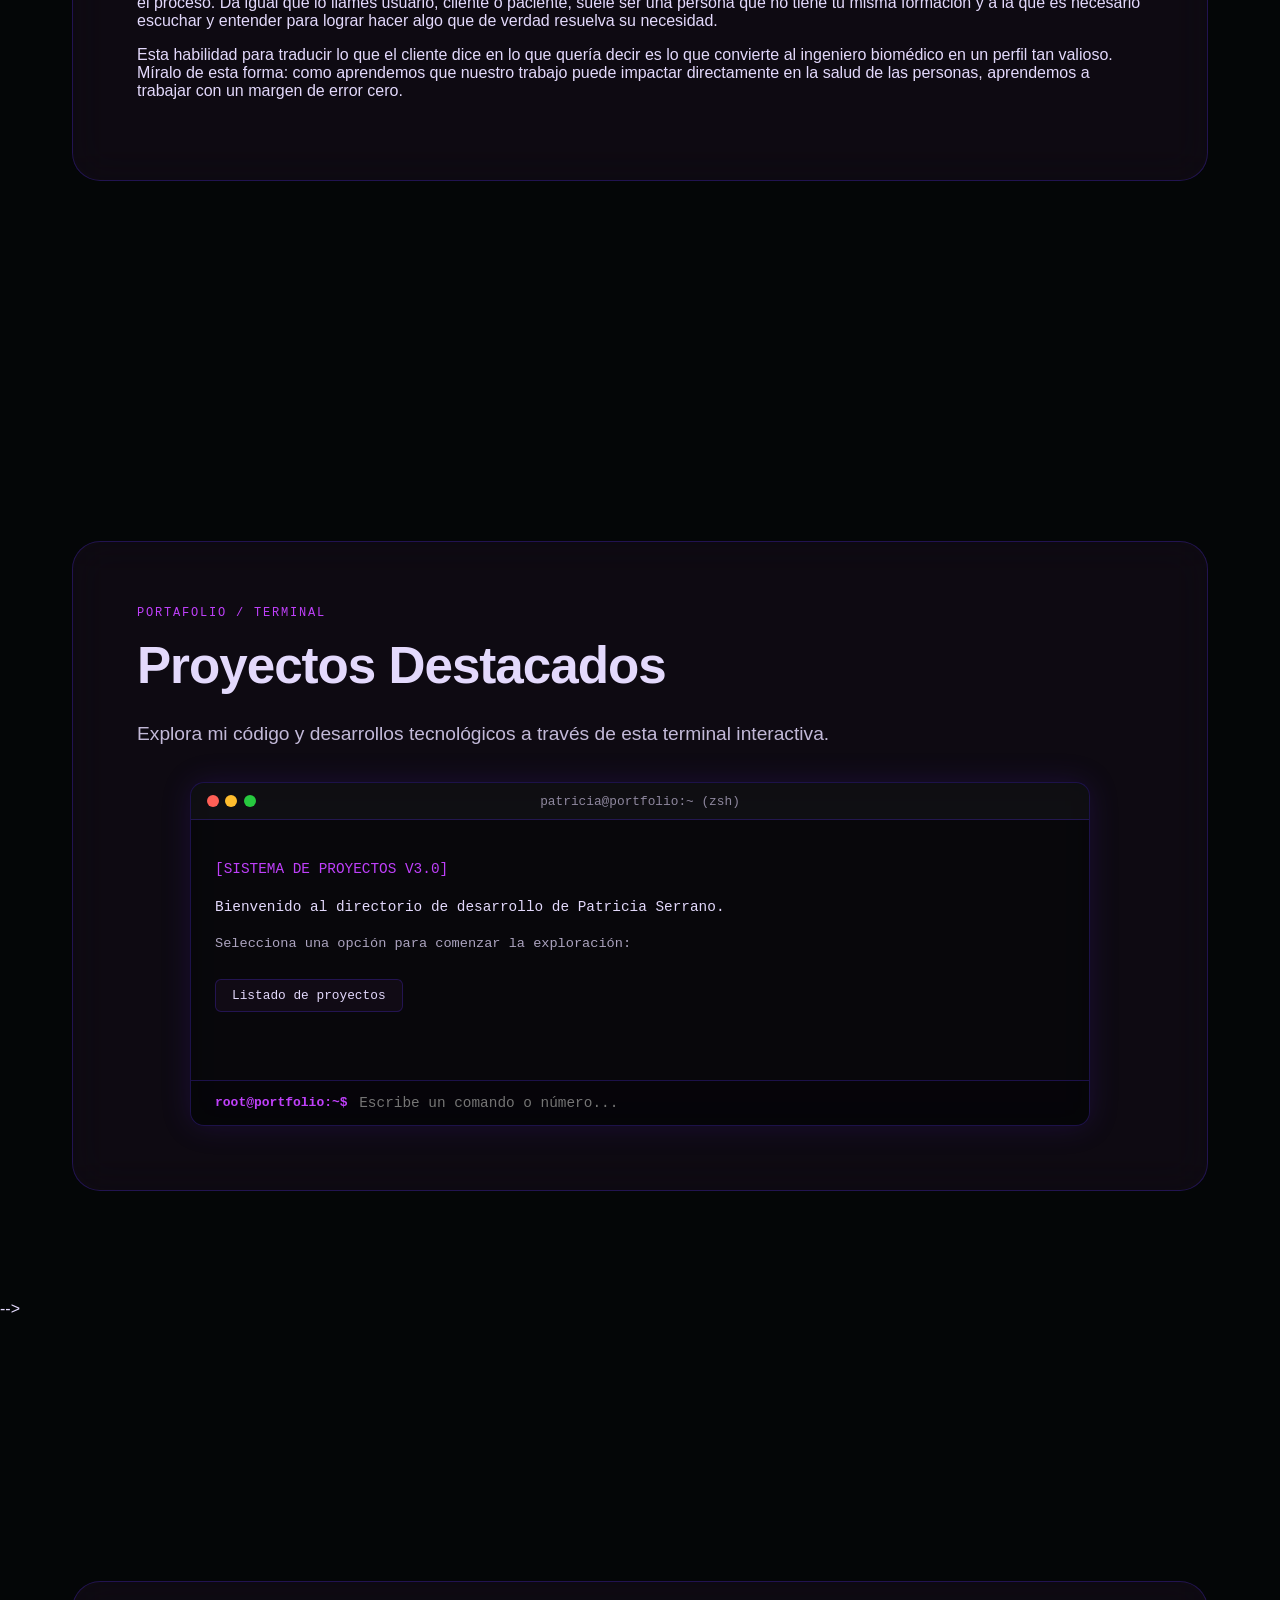
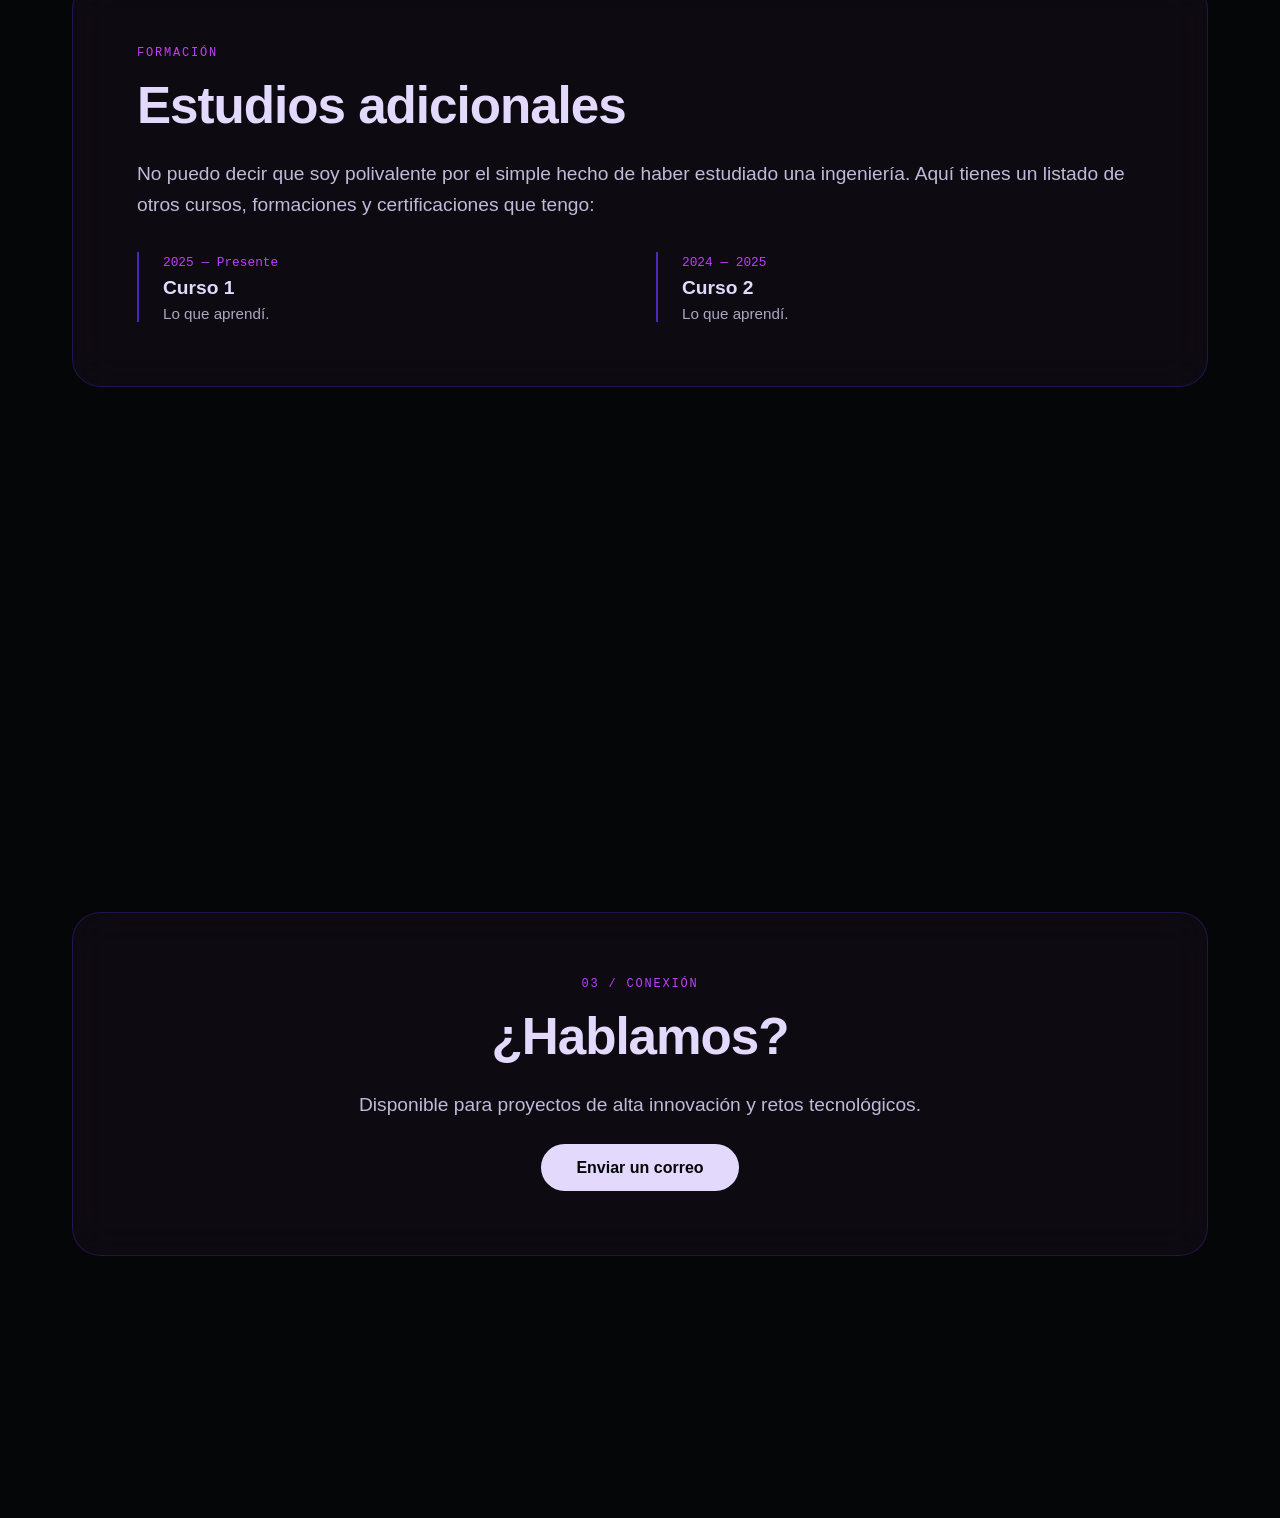
==== commit 18e407e1: "apartado de experiencia terminado" ====
--- a/index.html
+++ b/index.html
@@ -75,39 +75,47 @@
             <!-- Fragmento HTML para el contenedor de la trayectoria con los nodos alineados -->
             <div class="path-container">
                 <svg class="curved-path" viewBox="0 0 1000 400" preserveAspectRatio="none">
-                    <path d="M 50 350 Q 150 150, 220 180 T 390 260 T 560 140 T 730 220 T 950 120" fill="none" stroke="var(--neon-purple)" stroke-width="3" stroke-dasharray="8 8" opacity="0.6"/>
+                    <path d="M 50 320 Q 120 180, 190 200 T 330 260 T 470 140 T 610 240 T 750 160 T 950 280" fill="none" stroke="var(--neon-purple)" stroke-width="3" stroke-dasharray="8 8" opacity="0.6"/>
                 </svg>
 
-                <!-- Nodo 1: FIDETIA - Universidad de Sevilla (x: 50, y: 350 -> 5%, 87.5%) -->
-                <div class="path-node-html" style="left: 5%; top: 87.5%;" data-company="fidetia">
+                <!-- Nodo 1: FIDETIA (5%) -->
+                <div class="path-node-html" style="left: 5%; top: 80%;" data-company="fidetia">
                     <img src="assets/logo-fidetia.png" alt="FIDETIA">
                 </div>
 
-                <!-- Nodo 2: Biotechnology and Healthcare Developments (x: 220, y: 180 -> 22%, 45%) -->
-                <div class="path-node-html" style="left: 22%; top: 45%;" data-company="biotech">
+                <!-- Nodo 2: Biotech (19%) -->
+                <div class="path-node-html" style="left: 19%; top: 50%;" data-company="biotech">
                     <svg width="20" height="20" viewBox="0 0 24 24" fill="none" stroke="var(--neon-purple)" stroke-width="2" stroke-linecap="round" stroke-linejoin="round">
                         <path d="M22 12h-4l-3 9L9 3l-3 9H2"></path>
                     </svg>
                 </div>
 
-                <!-- Nodo 3: Universidad de Sevilla - Informática (x: 390, y: 260 -> 39%, 65%) -->
-                <div class="path-node-html" style="left: 39%; top: 65%;" data-company="us">
+                <!-- Nodo 3: Universidad de Sevilla (33%) -->
+                <div class="path-node-html" style="left: 33%; top: 65%;" data-company="us">
                     <img src="assets/logo_us.png" alt="Universidad de Sevilla">
                 </div>
 
-                <!-- Nodo 4: Fi Group (x: 560, y: 140 -> 56%, 35%) -->
-                <div class="path-node-html" style="left: 56%; top: 35%;" data-company="figroup">
+                <!-- Nodo 4: Fi Group (47%) -->
+                <div class="path-node-html" style="left: 47%; top: 35%;" data-company="figroup">
                     <img src="assets/logo-figroup.png" alt="Fi Group">
                 </div>
 
-                <!-- Nodo 5: ARUS Andalucía Racing Team (x: 730, y: 220 -> 73%, 55%) -->
-                <div class="path-node-html" style="left: 73%; top: 55%;" data-company="arus">
+                <!-- Nodo 5: ARUS (61%) -->
+                <div class="path-node-html" style="left: 61%; top: 60%;" data-company="arus">
                     <img src="assets/logo-arus.png" alt="ARUS">
                 </div>
 
-                <!-- Nodo 6: Mirafutura Ingeniería S.L. (x: 950, y: 120 -> 95%, 30%) -->
-                <div class="path-node-html" style="left: 95%; top: 30%;" data-company="mirafutura">
+                <!-- Nodo 6: Mirafutura (75%) -->
+                <div class="path-node-html" style="left: 75%; top: 40%;" data-company="mirafutura">
                     <img src="assets/logo-mirafutura.jpeg" alt="Mirafutura">
+                </div>
+
+                <!-- Nodo 7: El próximo reto (95%) -->
+                <div class="path-node-html" style="left: 95%; top: 70%;" data-company="siguiente">
+                    <svg width="20" height="20" viewBox="0 0 24 24" fill="none" stroke="var(--neon-purple)" stroke-width="2" stroke-linecap="round" stroke-linejoin="round">
+                        <path d="M4 15s1-1 4-1 5 2 8 2 4-1 4-1V3s-1 1-4 1-5-2-8-2-4 1-4 1z"></path>
+                        <line x1="4" y1="22" x2="4" y2="15"></line>
+                    </svg>
                 </div>
             </div>
         </div>
--- a/css/styles.css
+++ b/css/styles.css
@@ -71,6 +71,13 @@
     letter-spacing: -0.01em;
 }
 
+/* Grupo de botones en la barra de navegación */
+.nav-buttons {
+    display: flex;
+    align-items: center;
+    gap: 0.75rem;
+}
+
 /* Secciones a pantalla completa */
 .full-section {
     min-height: 100vh;
@@ -167,7 +174,7 @@
     justify-content: center;
     align-items: center;
     gap: 1rem;
-    margin-bottom: 1.5rem; /* Separa los botones del texto scroll-hint */
+    margin-bottom: 1.5rem;
 }
 
 /* Estilos de botones generales */
@@ -429,11 +436,13 @@
     margin-bottom: 1rem;
 }
 
+/* Permite que los saltos de línea \n funcionen correctamente en el modal */
 #modal-description, #project-modal-description {
     font-size: 1rem;
     line-height: 1.5;
     opacity: 0.85;
     margin: 0;
+    white-space: pre-line;
 }
 
 /* Galería flexible y adaptable de burbujas flotantes */
@@ -698,6 +707,7 @@
 .terminal-nav-arrow.prev { left: -20px; }
 .terminal-nav-arrow.next { right: -20px; }
 
+/* REGLAS RESPONSIVAS PARA MÓVIL */
 @media (max-width: 768px) {
     .hero-container {
         flex-direction: column-reverse;
@@ -744,14 +754,14 @@
         font-size: 0.75rem;
     }
 
-    /* --- TRAYECTORIA VERTICAL SERPENTEANTE PERFECTA PARA MÓVIL --- */
+    /* --- TRAYECTORIA VERTICAL INVERTIDA Y ADAPTADA A 7 NODOS --- */
     .path-container {
         aspect-ratio: unset !important;
         height: auto !important;
         display: flex;
-        flex-direction: column;
+        flex-direction: column-reverse; /* Inverteix el ordre per a que 'Siguiente' estigui a dalt */
         align-items: center;
-        gap: 3.5rem; /* Mayor espacio entre nodos para una curva fluida */
+        gap: 3.5rem;
         padding: 2rem 1rem;
         position: relative;
     }
@@ -760,16 +770,16 @@
         display: none !important;
     }
 
-    /* SVG con la onda calculada para pasar por el centro exacto de cada uno de los 6 nodos */
+    /* SVG serpenteante ajustado a 7 nodos */
     .path-container::before {
         content: '';
         position: absolute;
-        top: 3.6rem;    /* Alinea el inicio con el centro del 1er nodo */
-        bottom: 3.6rem; /* Alinea el final con el centro del último nodo */
+        top: 3.6rem;
+        bottom: 3.6rem;
         left: 50%;
         width: 120px;
         transform: translateX(-50%);
-        background-image: url("data:image/svg+xml,%3Csvg xmlns='http://www.w3.org/2000/svg' viewBox='0 0 100 500' preserveAspectRatio='none'%3E%3Cpath d='M 15,0 C 85,50 85,50 85,100 C 15,150 15,150 15,200 C 85,250 85,250 85,300 C 15,350 15,350 15,400 C 85,450 85,450 85,500' fill='none' stroke='%23BF40FA' stroke-width='2' stroke-dasharray='5 5' stroke-opacity='0.6'/%3E%3C/svg%3E");
+        background-image: url("data:image/svg+xml,%3Csvg xmlns='http://www.w3.org/2000/svg' viewBox='0 0 100 600' preserveAspectRatio='none'%3E%3Cpath d='M 15,0 C 85,50 85,50 85,100 C 15,150 15,150 15,200 C 85,250 85,250 85,300 C 15,350 15,350 15,400 C 85,450 85,450 85,500 C 15,550 15,550 15,600' fill='none' stroke='%23BF40FA' stroke-width='2' stroke-dasharray='5 5' stroke-opacity='0.6'/%3E%3C/svg%3E");
         background-size: 100% 100%;
         background-repeat: no-repeat;
         z-index: 1;
@@ -785,16 +795,17 @@
         flex-shrink: 0;
     }
 
-    /* Desplazamiento soplado exacto al pico de la curva SVG (42px) */
+    /* Al invertir 7 nodos, los impares van a la izquierda (-42px) */
     .path-container .path-node-html:nth-of-type(odd) {
         transform: translateX(-42px) !important;
     }
 
+    /* Los pares van a la derecha (+42px) */
     .path-container .path-node-html:nth-of-type(even) {
         transform: translateX(42px) !important;
     }
 
-    .path-container .path-node-html:hover {
+    .path-container .path-node-html:nth-of-type(odd):hover {
         transform: translateX(-42px) scale(1.1) !important;
     }
 
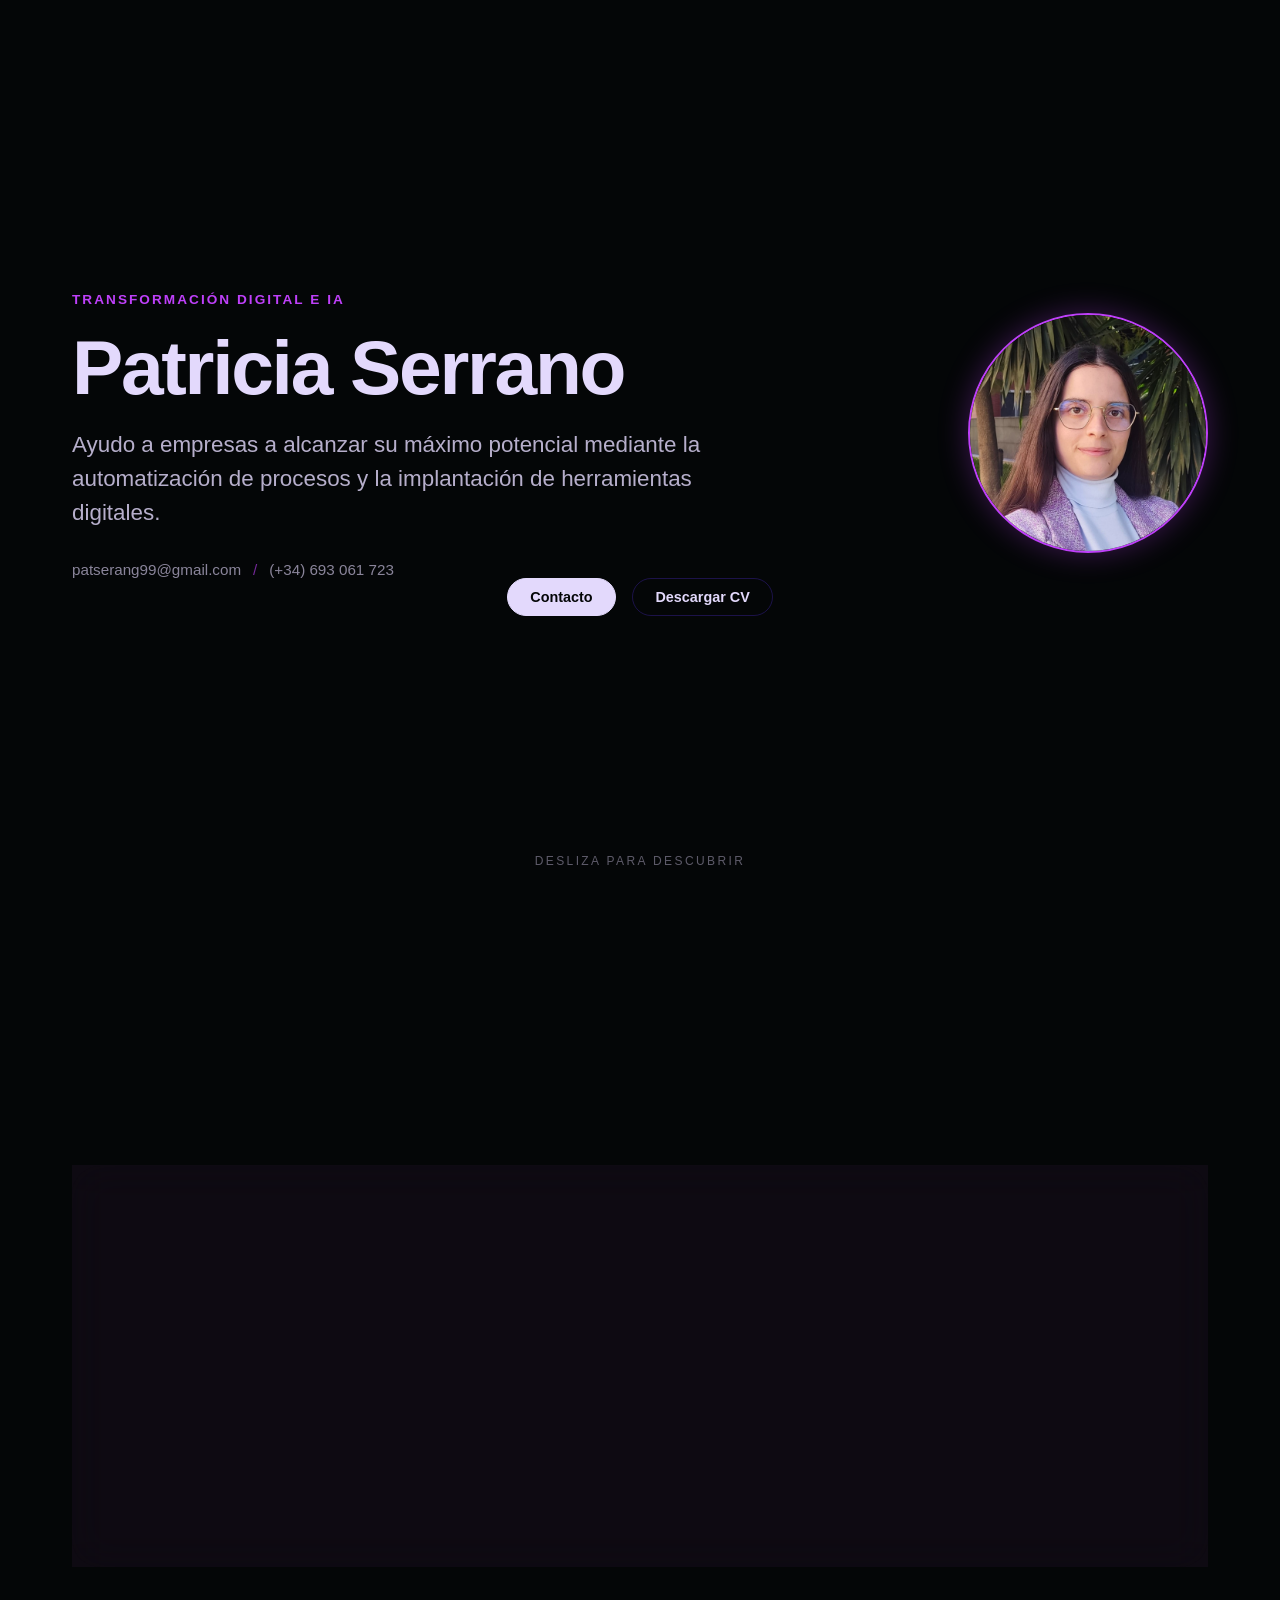
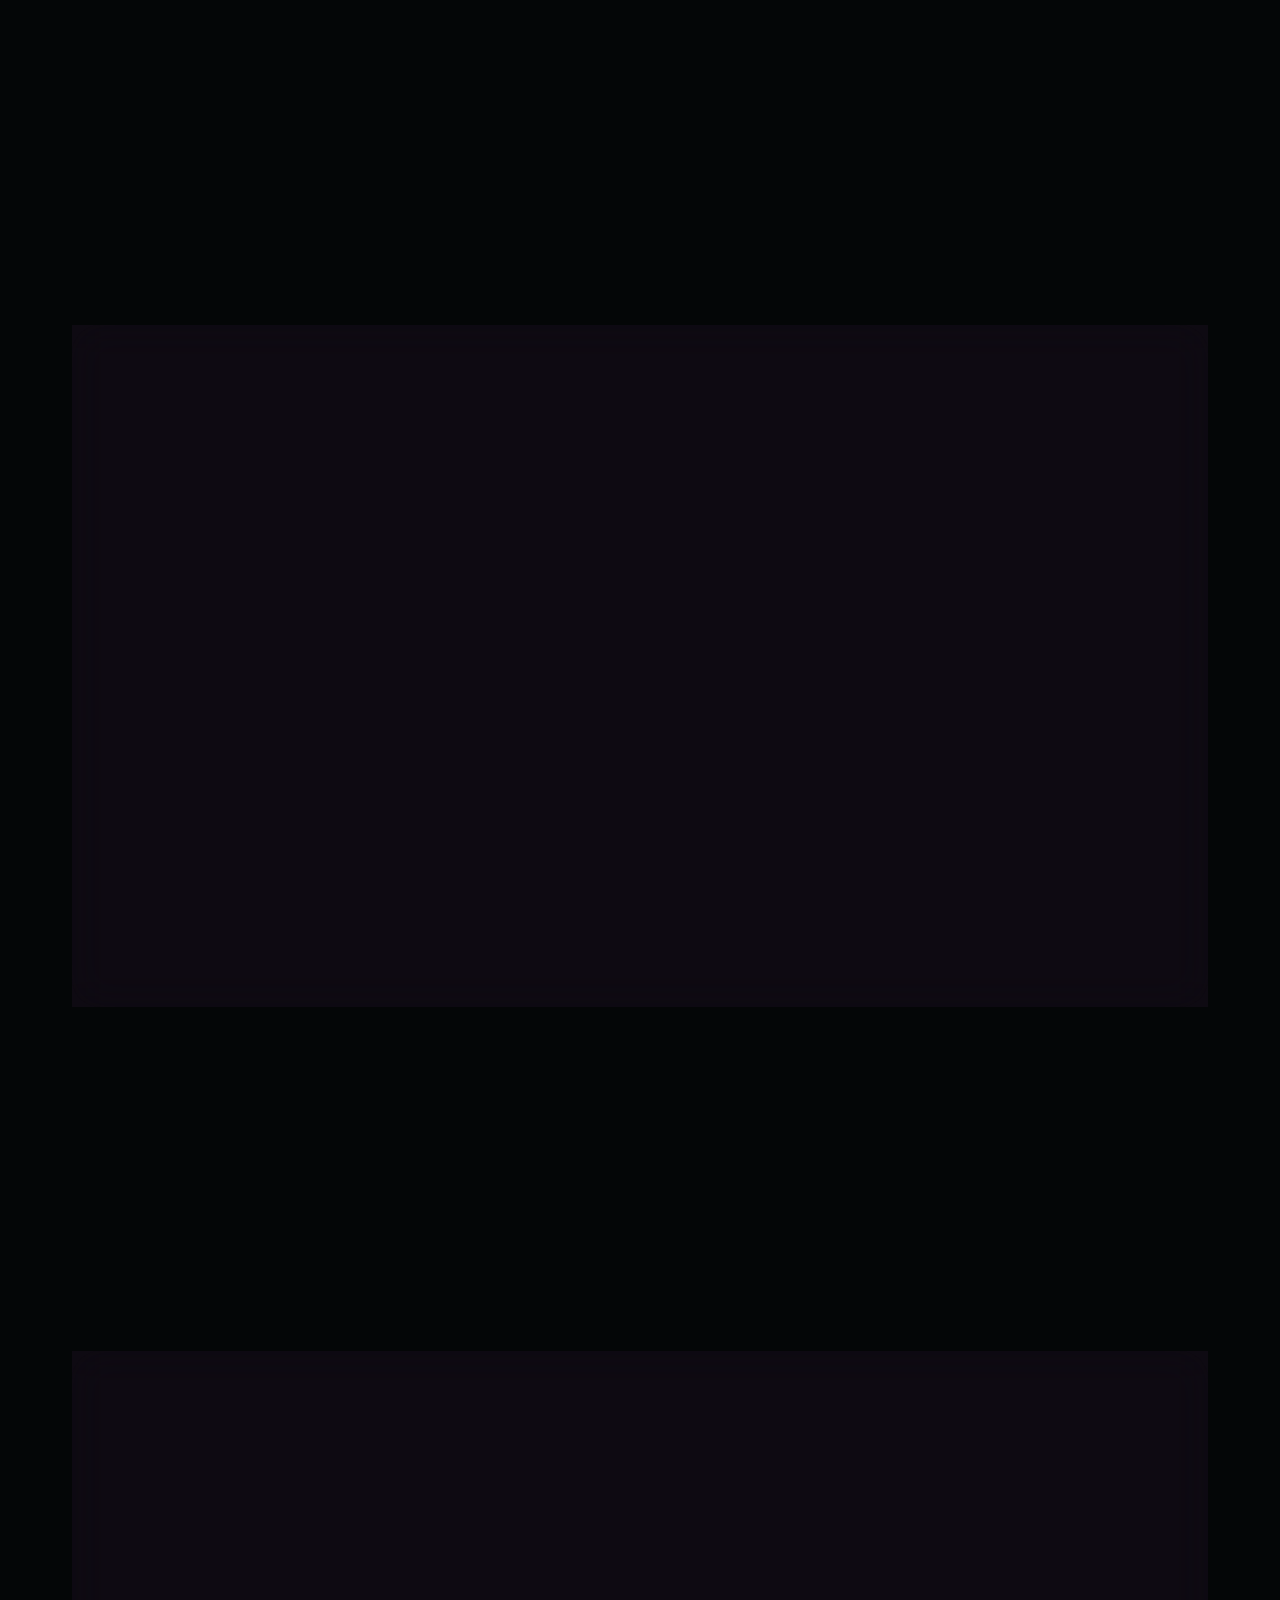
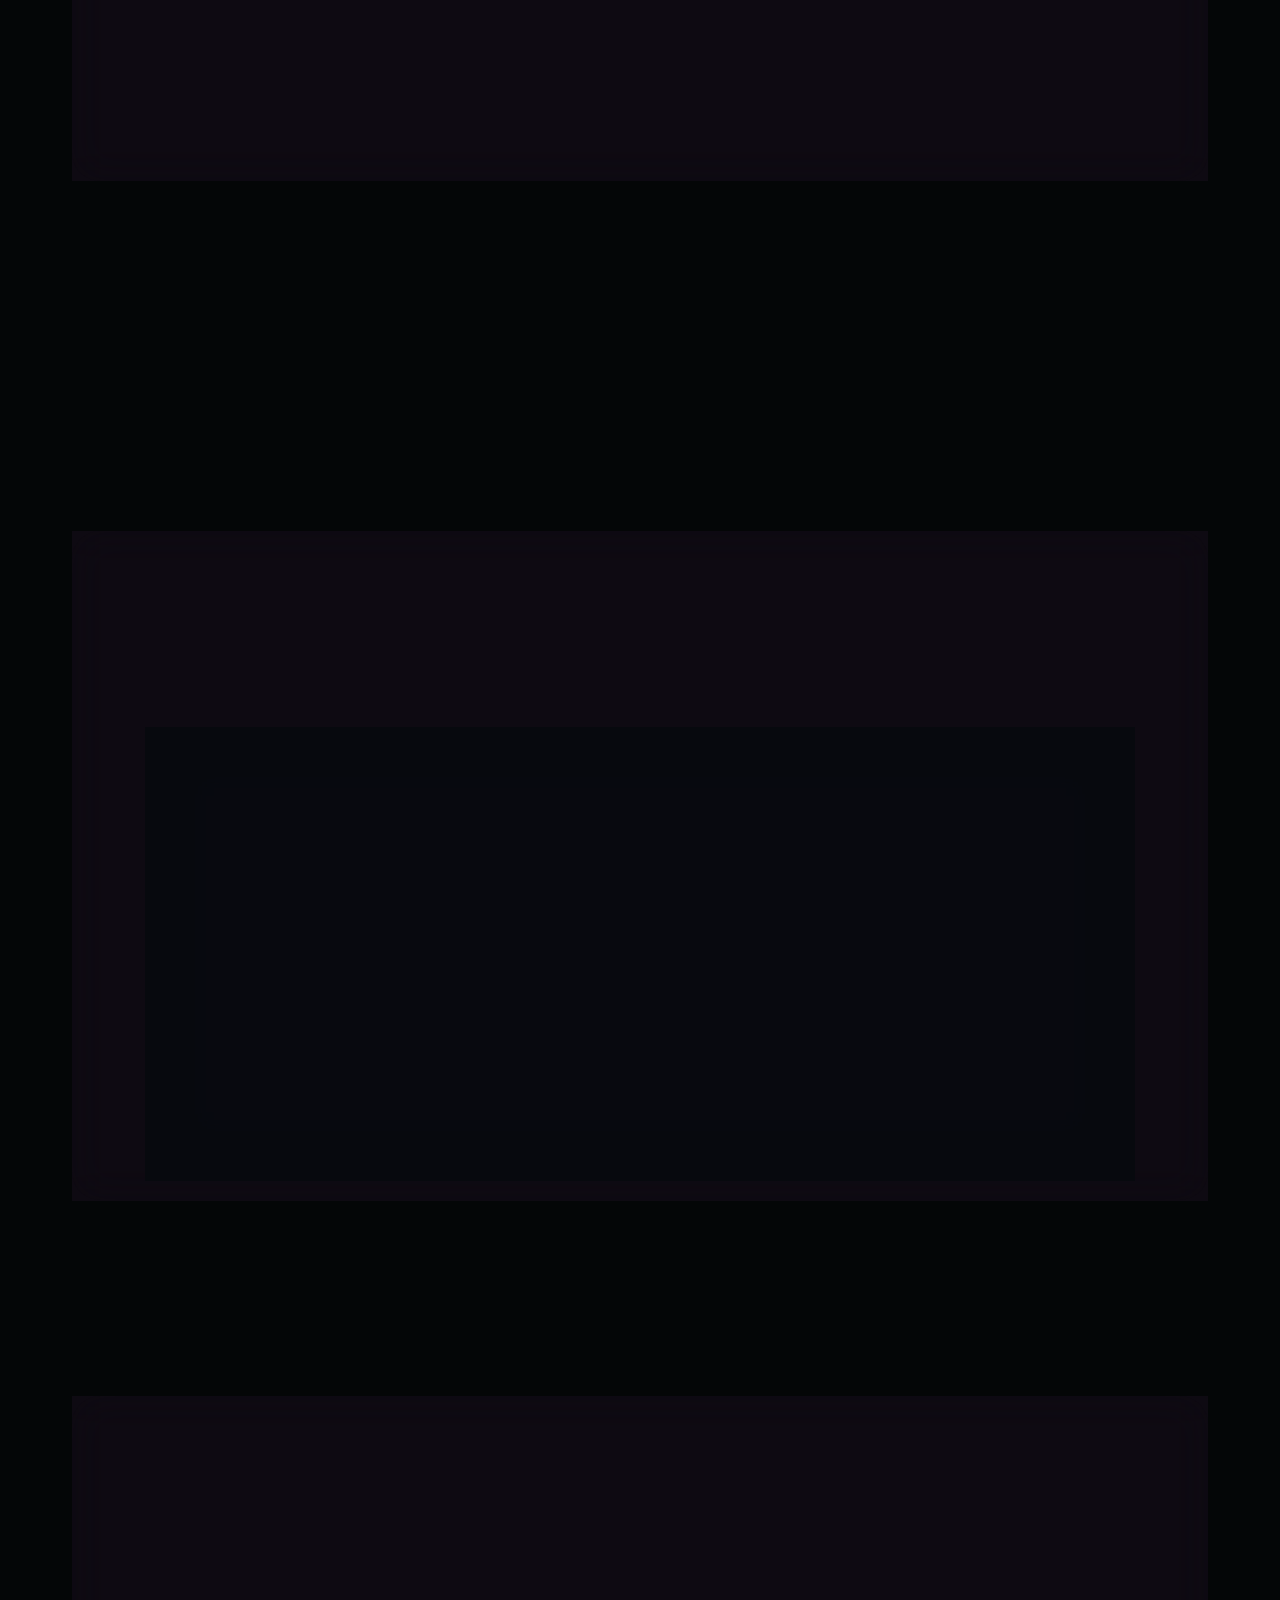
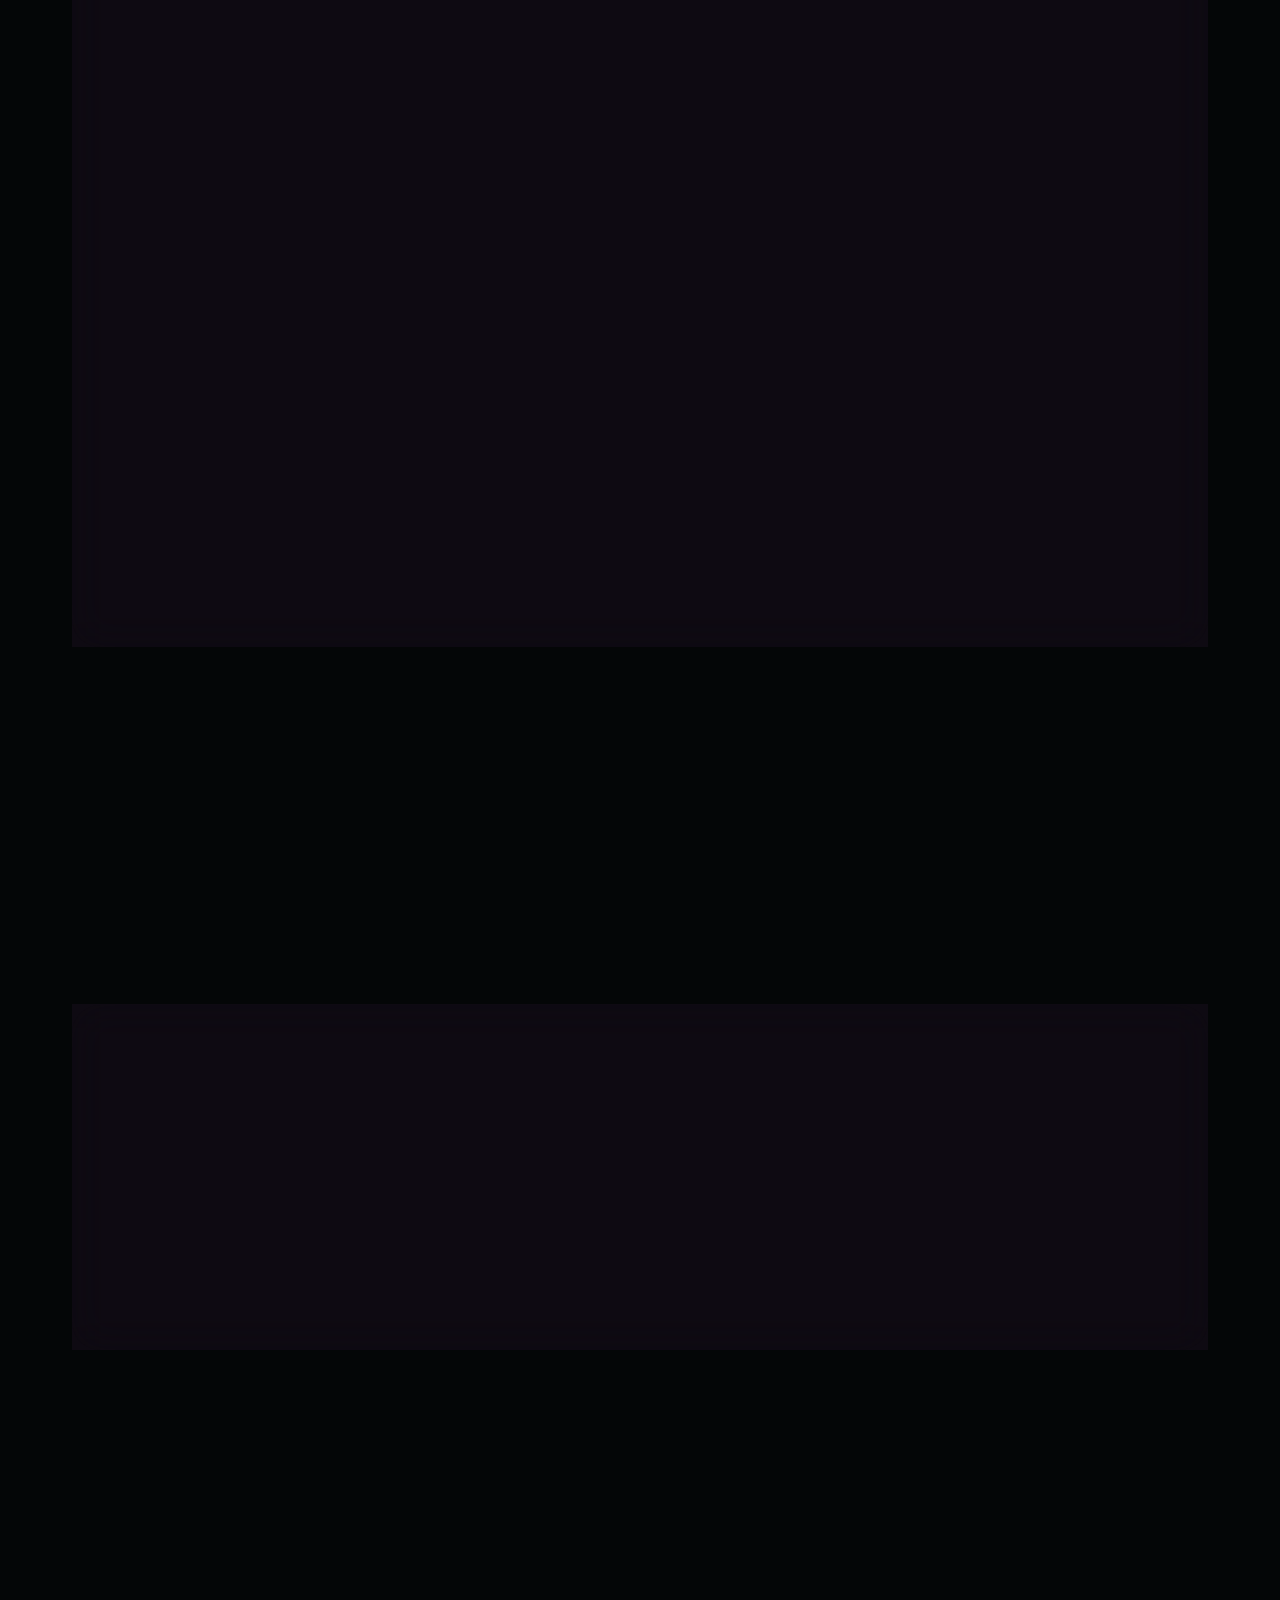
==== commit e8f3553f: "Terminal de proyectos y otros cursos hechos" ====
--- a/index.html
+++ b/index.html
@@ -36,7 +36,7 @@
                 </div>
             </div>
             <div class="hero-image-container">
-                <img src="assets/perfil.jpg" alt="Patricia Serrano" class="profile-photo">
+                <img src="assets/perfil.jpeg" alt="Patricia Serrano" class="profile-photo">
             </div>
         </div>
         
@@ -193,7 +193,7 @@
             <img id="terminal-modal-img" src="" alt="Ampliada">
             <button class="terminal-nav-arrow next">&#10095;</button>
         </div>
-    </div>-->
+    </div>
 
     <!-- Sección 4: Estudios adicionales -->
     <section id="cursos" class="full-section content-section">
@@ -205,14 +205,44 @@
             </p>
             <div class="experience-grid-inline">
                 <div class="job-item">
-                    <span class="job-date">2025 — Presente</span>
-                    <h3>Curso 1</h3>
-                    <p>Lo que aprendí.</p>
-                </div>
-                <div class="job-item">
-                    <span class="job-date">2024 — 2025</span>
-                    <h3>Curso 2</h3>
-                    <p>Lo que aprendí.</p>
+                    <span class="job-date">2026</span>
+                    <h3>IA para PYMES — ESCP Business School</h3>
+                    <p>Aplicación práctica de LLMs e Inteligencia Artificial enfocada en marketing, automatización de procesos, gestión comercial y operaciones internas.</p>
+                </div>
+                <div class="job-item">
+                    <span class="job-date">2026</span>
+                    <h3>Microcredencial en Internet de las Cosas (IoT)</h3>
+                    <p>Desarrollo e integración de arquitecturas IoT, adquisición de datos mediante sensores, protocolos de comunicación y análisis en la nube.</p>
+                </div>
+                <div class="job-item">
+                    <span class="job-date">2026</span>
+                    <h3>Transformación Digital</h3>
+                    <p>Estrategias de adopción tecnológica, digitalización de procesos de negocio, cultura digital y reestructuración operativa.</p>
+                </div>
+                <div class="job-item">
+                    <span class="job-date">2026</span>
+                    <h3>MOOC Especializado</h3>
+                    <p>Formación online masiva y abierta sobre fundamentos tecnológicos y desarrollo de competencias digitales aplicadas.</p>
+                </div>
+                <div class="job-item">
+                    <span class="job-date">2025</span>
+                    <h3>Desarrollo de Aplicaciones con Power Apps & Power Platform</h3>
+                    <p>Creación de aplicaciones de bajo código (Low-Code/No-Code), automatización de flujos de trabajo con Power Automate e integración de bases de datos.</p>
+                </div>
+                <div class="job-item">
+                    <span class="job-date">2023</span>
+                    <h3>Energías Renovables — Universidad Internacional de Andalucía</h3>
+                    <p>Análisis de recurso solar (térmica y fotovoltaica), generación eólica de pequeña potencia, biomasa, geotermia y energías del agua.</p>
+                </div>
+                <div class="job-item">
+                    <span class="job-date">2022</span>
+                    <h3>Mecanobiología — Universidad Internacional de Andalucía</h3>
+                    <p>Modelado, caracterización mecánica de tejidos y simulación de problemas clínicos en traumatología y cardiología mediante bioingeniería.</p>
+                </div>
+                <div class="job-item">
+                    <span class="job-date">2021</span>
+                    <h3>Curso en Inteligencia Artificial — Samsung Innovation Campus</h3>
+                    <p>Fundamentos teóricos y aplicados de Inteligencia Artificial y Machine Learning.</p>
                 </div>
             </div>
         </div>
--- a/css/styles.css
+++ b/css/styles.css
@@ -76,19 +76,6 @@
     display: flex;
     align-items: center;
     gap: 0.75rem;
-}
-
-/* Secciones a pantalla completa */
-.full-section {
-    min-height: 100vh;
-    width: 100%;
-    display: flex;
-    flex-direction: column;
-    justify-content: center;
-    padding: 6rem 2rem 4rem 2rem;
-    max-width: 1200px;
-    margin: 0 auto;
-    position: relative;
 }
 
 /* Hero Section */
@@ -193,9 +180,9 @@
 
 /* Botón principal (Contacto) */
 .btn-primary {
-    background-color: var(--text-lavender, #e2d9f3);
-    color: var(--bg-black, #0d0d11);
-    border: 1px solid var(--text-lavender, #e2d9f3);
+    background-color: var(--text-lavender);
+    color: var(--bg-black);
+    border: 1px solid var(--text-lavender);
 }
 
 .btn-primary:hover {
@@ -206,13 +193,13 @@
 /* Botón secundario (Descargar CV) */
 .btn-secondary {
     background-color: transparent;
-    color: var(--text-lavender, #e2d9f3);
-    border: 1px solid var(--border-color, #2b2b36);
+    color: var(--text-lavender);
+    border: 1px solid var(--border-color);
 }
 
 .btn-secondary:hover {
     background-color: rgba(255, 255, 255, 0.05);
-    border-color: var(--neon-purple, #bf40fa);
+    border-color: var(--neon-purple);
     transform: translateY(-2px);
 }
 
@@ -235,15 +222,29 @@
 }
 
 /* Secciones de Contenido */
-.content-section {
-    opacity: 0.2;
-    transform: translateY(30px);
-    transition: opacity 0.8s cubic-bezier(0.16, 1, 0.3, 1), transform 0.8s cubic-bezier(0.16, 1, 0.3, 1);
-}
-
-.content-section.active {
+.full-section {
+    min-height: 100vh;
+    width: 100%;
+    display: flex;
+    flex-direction: column;
+    justify-content: center;
+    padding: 6rem 2rem 4rem 2rem;
+    max-width: 1200px;
+    margin: 0 auto;
+    position: relative;
+}
+
+/* Asegura la visibilidad base de las secciones */
+.content-section, 
+.full-section {
     opacity: 1;
-    transform: translateY(0);
+    transition: opacity 0.6s ease-out, transform 0.6s ease-out;
+}
+
+/* Si usas la animación por Observer, la opacidad cero solo aplica si NO tiene la clase visible */
+.content-section:not(.is-visible) {
+    opacity: 0;
+    transform: translateY(20px);
 }
 
 .section-inner {
@@ -343,7 +344,7 @@
     transform: translate(-50%, -50%);
     width: 52px;
     height: 52px;
-    background: var(--surface-glass, #121218);
+    background: var(--surface-glass);
     border: 2px solid var(--neon-purple);
     border-radius: 50%;
     display: flex;
@@ -364,7 +365,7 @@
 .path-node-html:hover {
     transform: translate(-50%, -50%) scale(1.2);
     box-shadow: 0 0 20px var(--neon-purple);
-    background: var(--surface-hover, #1f1f2e);
+    background: var(--surface-hover);
 }
 
 /* Estilos del modal general y de proyectos */
@@ -382,15 +383,17 @@
     justify-content: center;
     z-index: 2000;
     opacity: 0;
+    pointer-events: none;
     transition: opacity 0.3s ease;
 }
 
 .modal-backdrop.active {
     opacity: 1;
+    pointer-events: auto;
 }
 
 .modal-content {
-    background: var(--surface-glass, #121218);
+    background: #0d0e15;
     border: 1px solid var(--border-color);
     border-radius: 20px;
     padding: 2.5rem;
@@ -436,7 +439,6 @@
     margin-bottom: 1rem;
 }
 
-/* Permite que los saltos de línea \n funcionen correctamente en el modal */
 #modal-description, #project-modal-description {
     font-size: 1rem;
     line-height: 1.5;
@@ -512,17 +514,19 @@
     width: 100%;
     max-width: 900px;
     margin: 2rem auto 0 auto;
-    background: rgba(4, 6, 7, 0.75);
+    background: rgba(8, 10, 15, 0.95);
     border: 1px solid var(--border-color);
     border-radius: 14px;
     box-shadow: 0 0 30px rgba(73, 40, 194, 0.2);
     overflow: hidden;
     backdrop-filter: blur(15px);
     -webkit-backdrop-filter: blur(15px);
+    position: relative;
+    z-index: 5;
 }
 
 .terminal-header {
-    background: rgba(255, 255, 255, 0.03);
+    background: rgba(255, 255, 255, 0.05);
     border-bottom: 1px solid var(--border-color);
     padding: 0.75rem 1rem;
     display: flex;
@@ -557,18 +561,19 @@
 
 .terminal-body {
     padding: 1.5rem;
-    min-height: 260px;
+    min-height: 280px;
     font-family: monospace;
     font-size: 0.9rem;
     line-height: 1.6;
     color: var(--text-lavender);
+    overflow-y: auto;
 }
 
 .terminal-input-bar {
     display: flex;
     align-items: center;
     padding: 0.8rem 1.5rem;
-    background: rgba(0, 0, 0, 0.2);
+    background: rgba(0, 0, 0, 0.3);
     border-top: 1px solid var(--border-color);
     font-family: monospace;
 }
@@ -659,12 +664,13 @@
 
 .terminal-photo-modal-content {
     position: relative;
-    max-width: 800px;
+    max-width: 900px;
     width: 90%;
     max-height: 85vh;
     display: flex;
     align-items: center;
     justify-content: center;
+    padding: 0 3.5rem;
 }
 
 .terminal-photo-modal-content img {
@@ -672,6 +678,7 @@
     max-height: 80vh;
     border-radius: 8px;
     border: 1px solid var(--neon-purple);
+    object-fit: contain;
 }
 
 .terminal-modal-close {
@@ -692,11 +699,18 @@
     background: rgba(191, 64, 250, 0.2);
     border: 1px solid var(--neon-purple);
     color: var(--text-lavender);
-    padding: 0.8rem 1rem;
+    width: 46px;
+    height: 46px;
+    padding: 0;
+    display: flex;
+    align-items: center;
+    justify-content: center;
     cursor: pointer;
     border-radius: 50%;
-    font-size: 1rem;
-    transition: background 0.2s ease;
+    font-size: 1.1rem;
+    transition: background 0.2s ease, transform 0.2s ease;
+    z-index: 10;
+    flex-shrink: 0;
 }
 
 .terminal-nav-arrow:hover {
@@ -704,8 +718,63 @@
     color: var(--bg-black);
 }
 
-.terminal-nav-arrow.prev { left: -20px; }
-.terminal-nav-arrow.next { right: -20px; }
+.terminal-nav-arrow.prev { left: 0; }
+.terminal-nav-arrow.next { right: 0; }
+
+/* Cuadrícula horizontal para la sección de estudios/experiencia */
+.experience-grid-inline {
+    display: grid;
+    grid-template-columns: repeat(auto-fit, minmax(280px, 1fr));
+    gap: 2rem;
+    margin-top: 2rem;
+}
+
+.job-item {
+    border-left: 2px solid var(--electric-indigo);
+    padding-left: 1.5rem;
+}
+
+.job-date {
+    font-size: 0.8rem;
+    color: var(--neon-purple);
+    font-family: monospace;
+}
+
+.job-item h3 {
+    font-size: 1.2rem;
+    margin: 0.4rem 0;
+}
+
+.job-item p {
+    font-size: 0.95rem;
+    opacity: 0.75;
+    margin: 0;
+}
+
+.terminal-menu-options, .terminal-nav-buttons {
+    display: flex;
+    flex-wrap: wrap;
+    gap: 0.5rem;
+    margin-top: 1rem;
+}
+
+.terminal-action-btn {
+    background: var(--surface-glass);
+    border: 1px solid var(--border-color);
+    color: var(--text-lavender);
+    padding: 0.5rem 1rem;
+    border-radius: 6px;
+    font-family: monospace;
+    font-size: 0.8rem;
+    cursor: pointer;
+    transition: all 0.2s ease;
+}
+
+.terminal-action-btn:hover {
+    background: var(--neon-purple);
+    color: var(--bg-black);
+    border-color: var(--neon-purple);
+}
 
 /* REGLAS RESPONSIVAS PARA MÓVIL */
 @media (max-width: 768px) {
@@ -754,12 +823,12 @@
         font-size: 0.75rem;
     }
 
-    /* --- TRAYECTORIA VERTICAL INVERTIDA Y ADAPTADA A 7 NODOS --- */
+    /* Trayectoria vertical invertida para móviles */
     .path-container {
         aspect-ratio: unset !important;
         height: auto !important;
         display: flex;
-        flex-direction: column-reverse; /* Inverteix el ordre per a que 'Siguiente' estigui a dalt */
+        flex-direction: column-reverse;
         align-items: center;
         gap: 3.5rem;
         padding: 2rem 1rem;
@@ -770,7 +839,6 @@
         display: none !important;
     }
 
-    /* SVG serpenteante ajustado a 7 nodos */
     .path-container::before {
         content: '';
         position: absolute;
@@ -795,12 +863,10 @@
         flex-shrink: 0;
     }
 
-    /* Al invertir 7 nodos, los impares van a la izquierda (-42px) */
     .path-container .path-node-html:nth-of-type(odd) {
         transform: translateX(-42px) !important;
     }
 
-    /* Los pares van a la derecha (+42px) */
     .path-container .path-node-html:nth-of-type(even) {
         transform: translateX(42px) !important;
     }
@@ -812,59 +878,4 @@
     .path-container .path-node-html:nth-of-type(even):hover {
         transform: translateX(42px) scale(1.1) !important;
     }
-}
-
-/* Cuadrícula horizontal para la sección de estudios/experiencia */
-.experience-grid-inline {
-    display: grid;
-    grid-template-columns: repeat(auto-fit, minmax(280px, 1fr));
-    gap: 2rem;
-    margin-top: 2rem;
-}
-
-.job-item {
-    border-left: 2px solid var(--electric-indigo);
-    padding-left: 1.5rem;
-}
-
-.job-date {
-    font-size: 0.8rem;
-    color: var(--neon-purple);
-    font-family: monospace;
-}
-
-.job-item h3 {
-    font-size: 1.2rem;
-    margin: 0.4rem 0;
-}
-
-.job-item p {
-    font-size: 0.95rem;
-    opacity: 0.75;
-    margin: 0;
-}
-
-.terminal-menu-options, .terminal-nav-buttons {
-    display: flex;
-    flex-wrap: wrap;
-    gap: 0.5rem;
-    margin-top: 1rem;
-}
-
-.terminal-action-btn {
-    background: var(--surface-glass);
-    border: 1px solid var(--border-color);
-    color: var(--text-lavender);
-    padding: 0.5rem 1rem;
-    border-radius: 6px;
-    font-family: monospace;
-    font-size: 0.8rem;
-    cursor: pointer;
-    transition: all 0.2s ease;
-}
-
-.terminal-action-btn:hover {
-    background: var(--neon-purple);
-    color: var(--bg-black);
-    border-color: var(--neon-purple);
 }
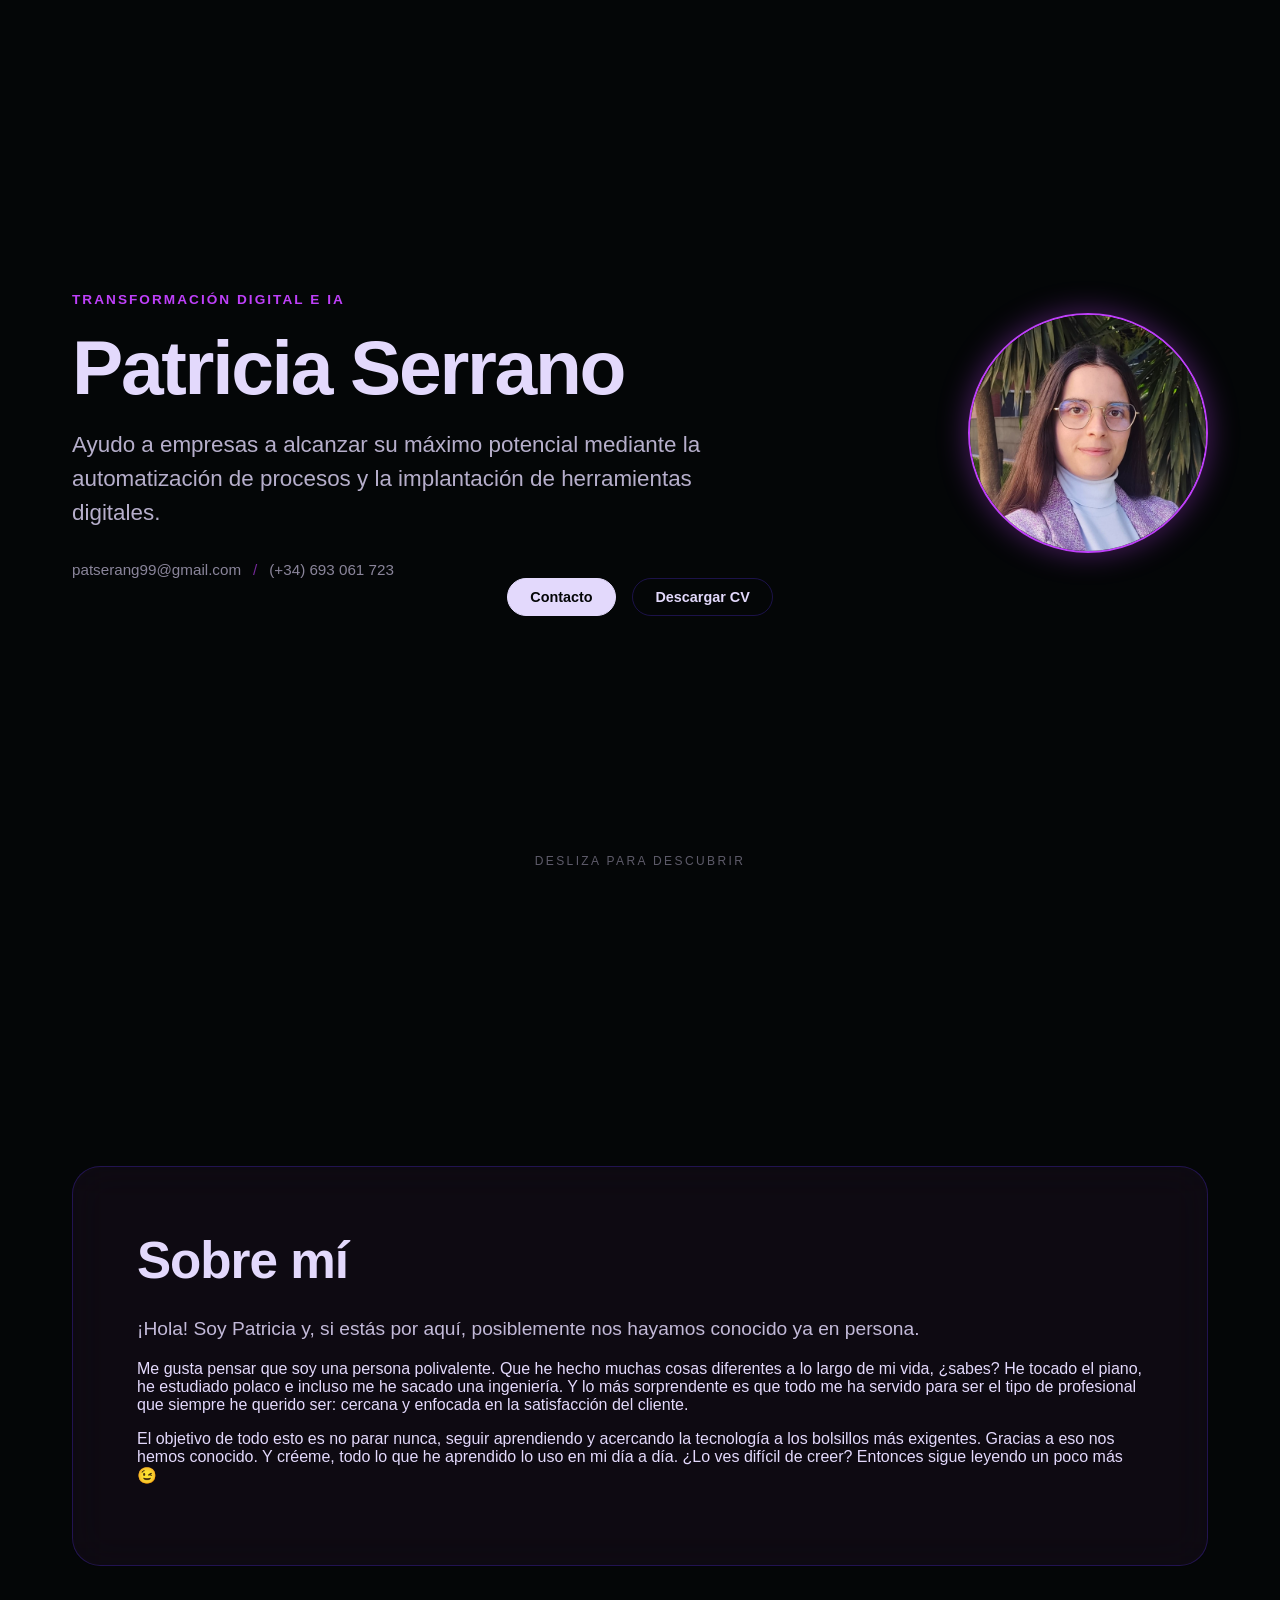
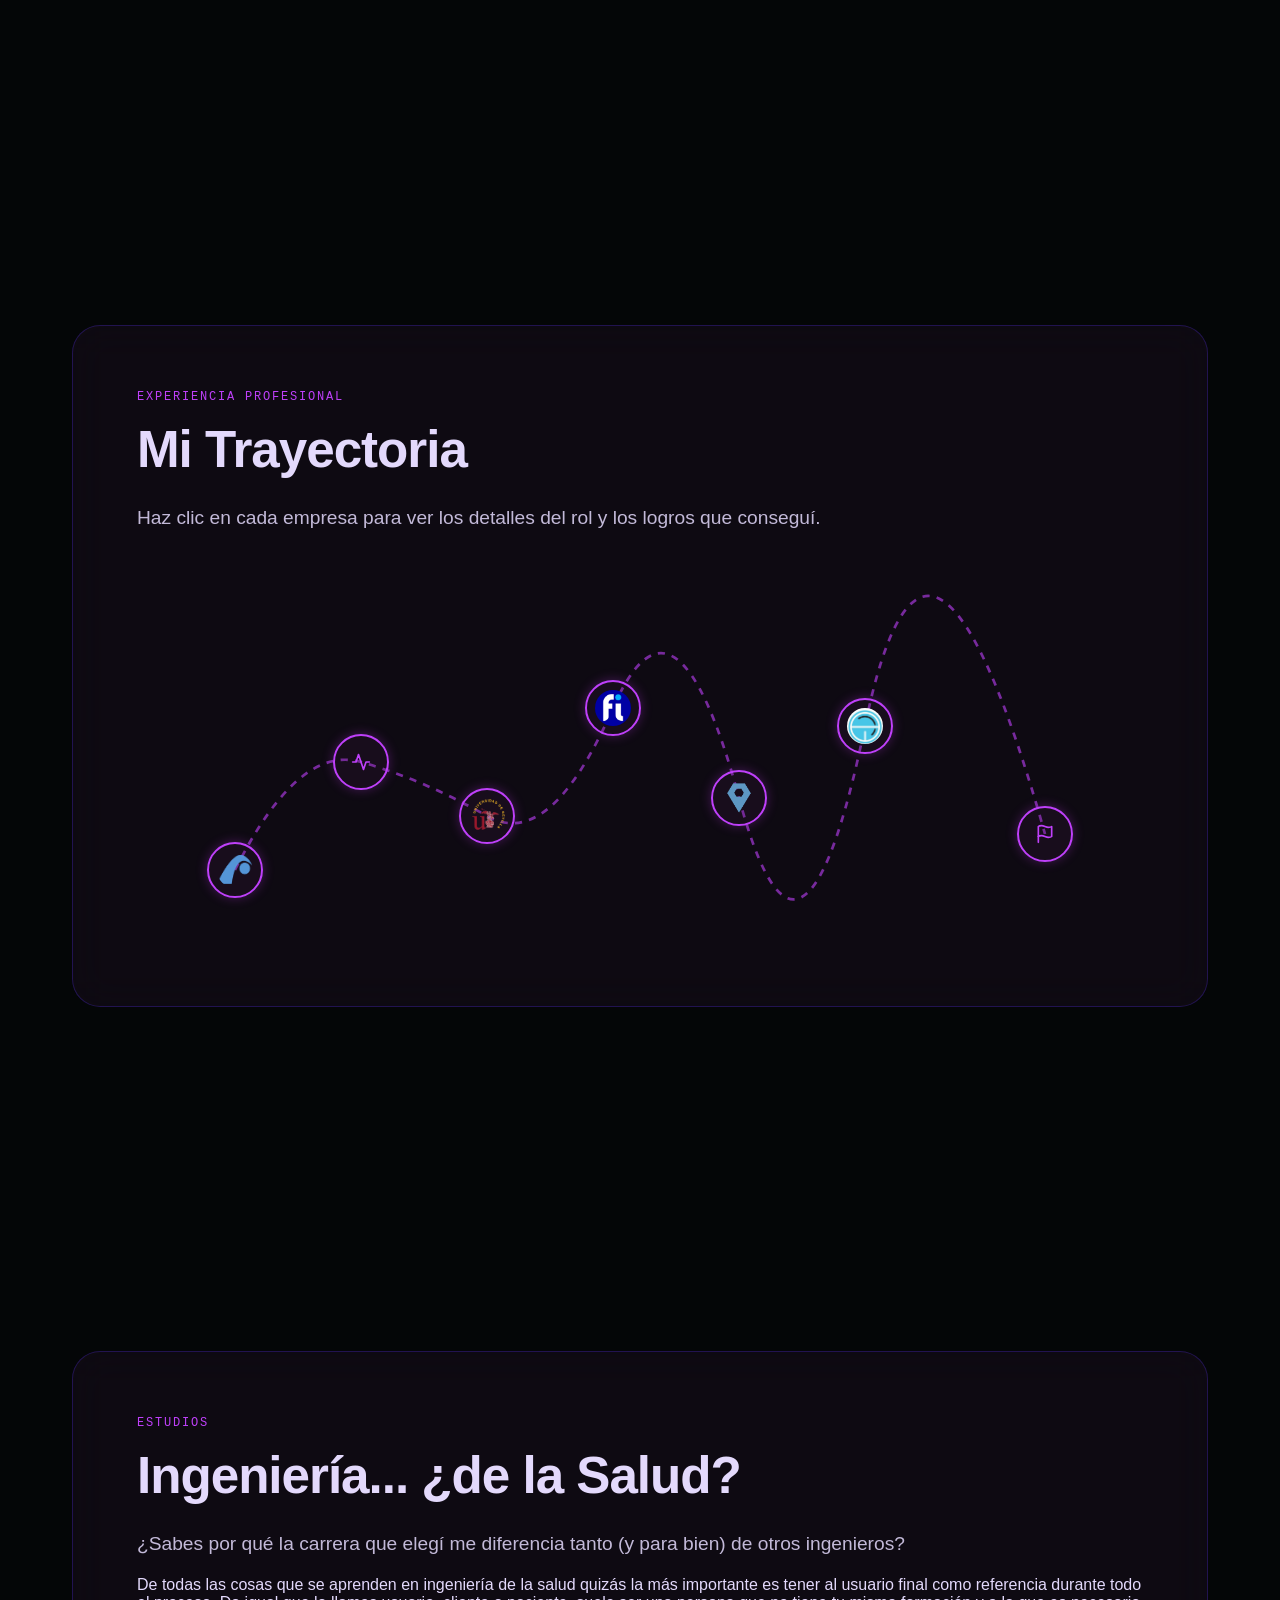
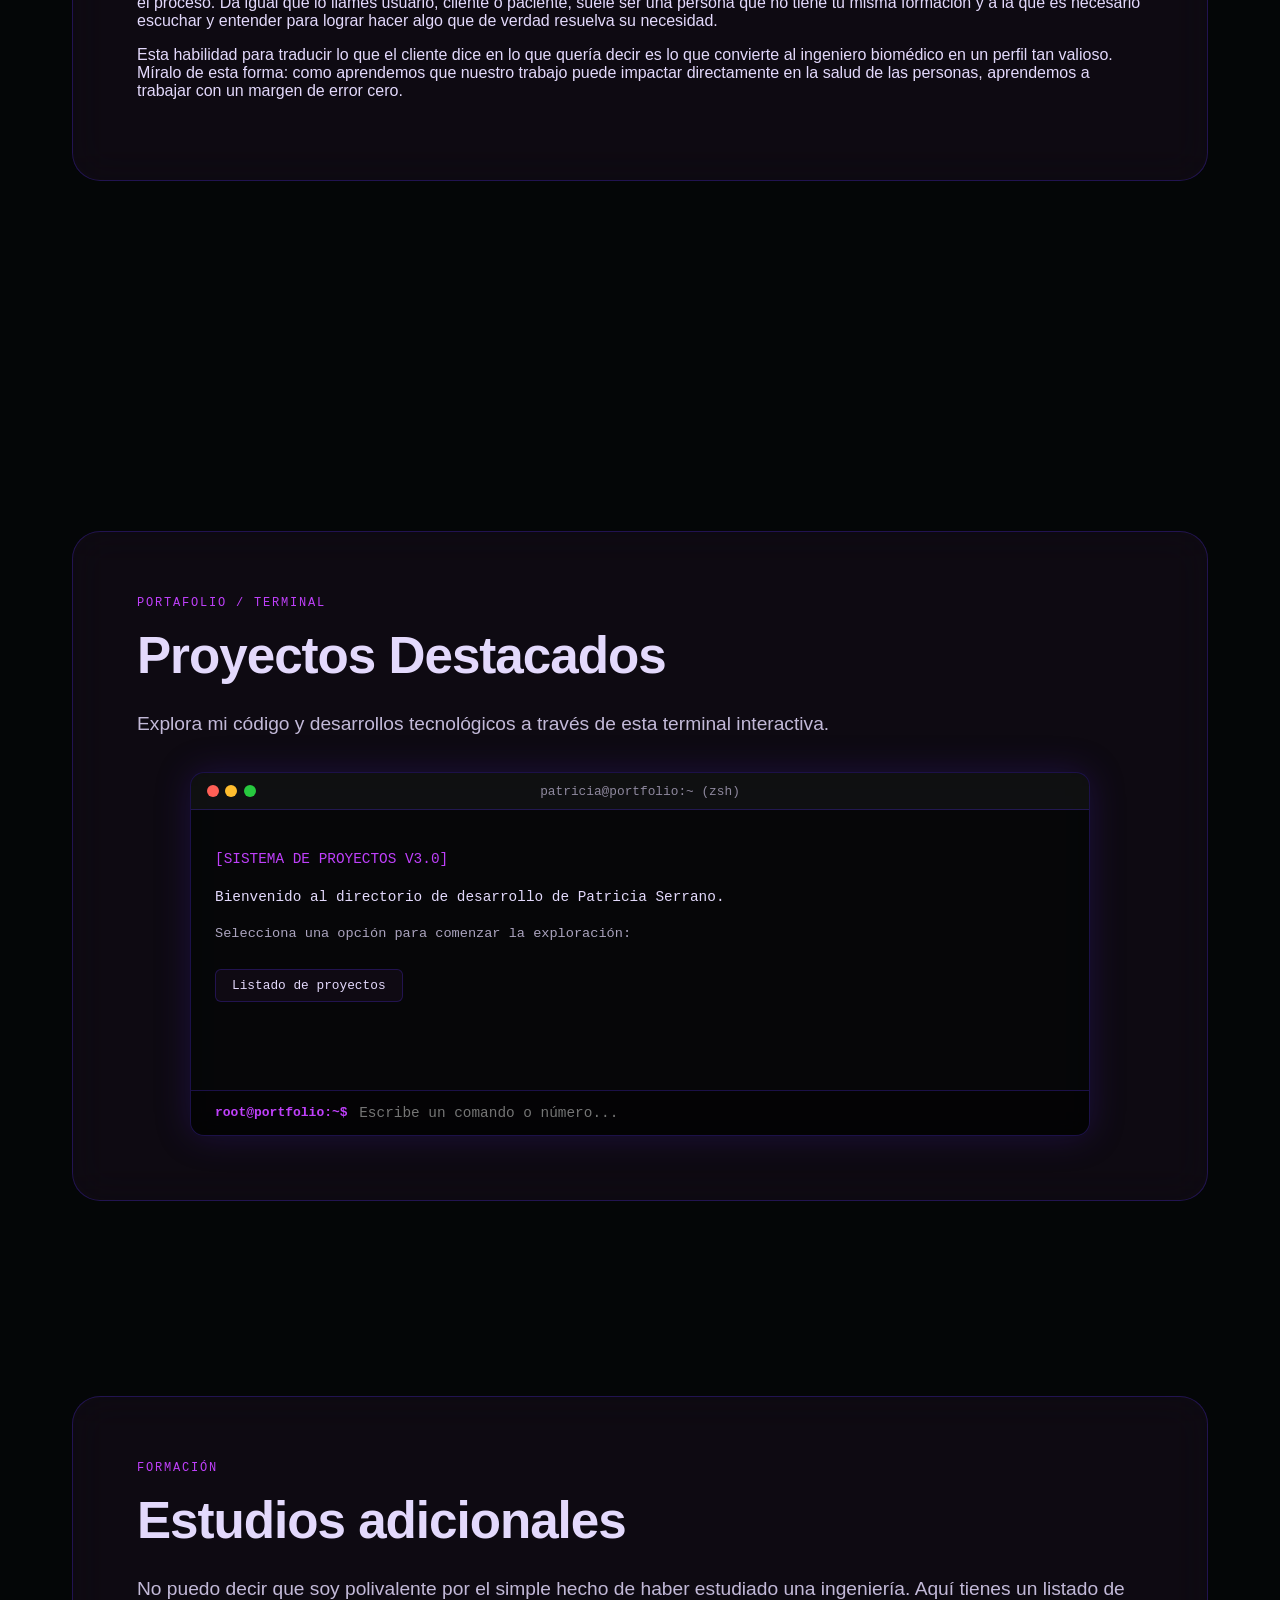
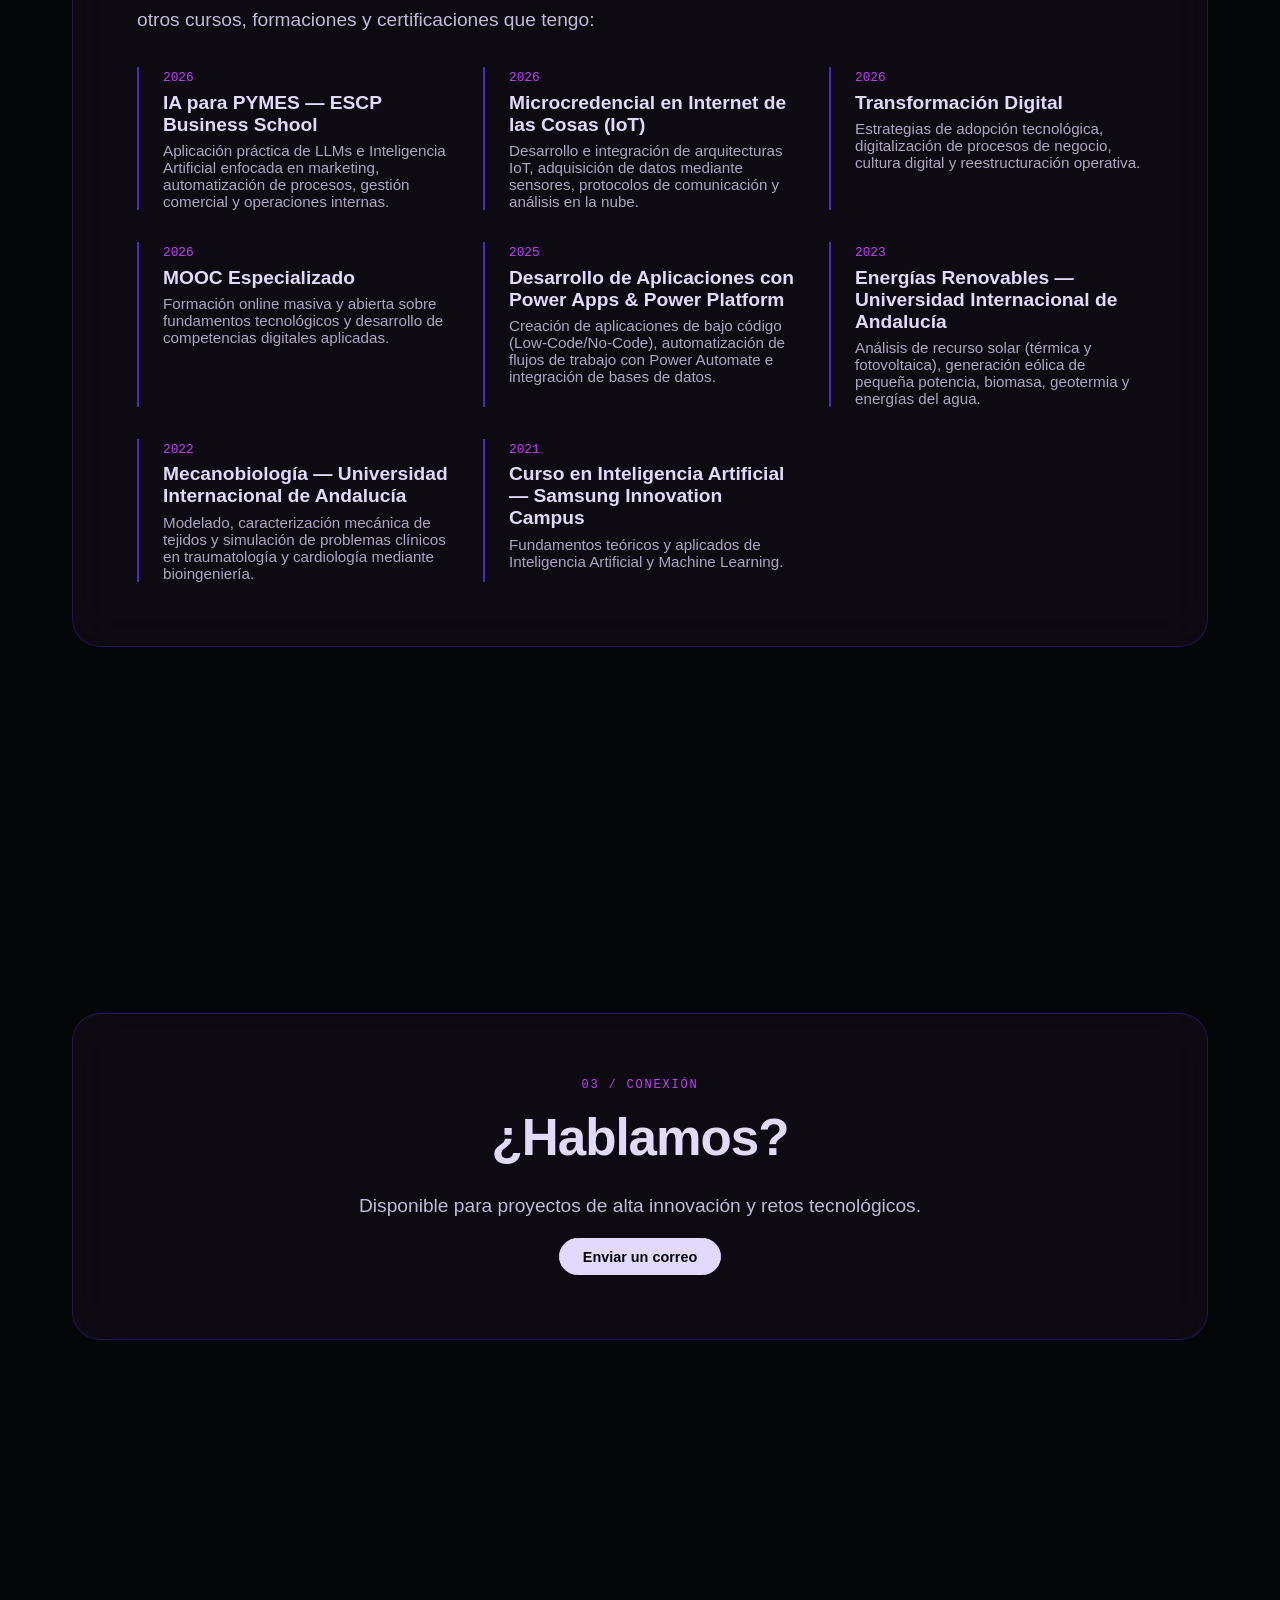
==== commit 6c023734: "correcciones menores cortesía de Juan" ====
--- a/index.html
+++ b/index.html
@@ -16,7 +16,7 @@
             <span class="nav-name">Patricia Serrano</span>
             
             <div class="nav-buttons">
-                <a href="#contacto" class="apple-button-small">Contacto</a>
+                <a href="#contacto" class="btn btn-primary">Contacto</a>
                 <a href="assets/CV_Patricia_Serrano_digitalizacion.pdf" target="_blank" class="btn btn-secondary">Descargar CV</a>
             </div>
         </div>
@@ -54,7 +54,7 @@
         <div class="section-inner">
             <h2 class="section-title">Sobre mí</h2>
             <p class="section-description">
-                ¡Hola! Soy Patricia, y si estás por aquí posiblemente nos hayamos conocido ya en persona.
+                ¡Hola! Soy Patricia y, si estás por aquí, posiblemente nos hayamos conocido ya en persona.
             </p>
             <p>
                Me gusta pensar que soy una persona polivalente. Que he hecho muchas cosas diferentes a lo largo de mi vida, ¿sabes? He tocado el piano, he estudiado polaco e incluso me he sacado una ingeniería. Y lo más sorprendente es que todo me ha servido para ser el tipo de profesional que siempre he querido ser: cercana y enfocada en la satisfacción del cliente.
@@ -254,7 +254,8 @@
             <span class="tag">03 / Conexión</span>
             <h2 class="section-title">¿Hablamos?</h2>
             <p class="section-description">Disponible para proyectos de alta innovación y retos tecnológicos.</p>
-            <a href="mailto:patserang99@gmail.com" class="apple-button large-btn">Enviar un correo</a>
+            <p></p>
+            <a href="mailto:patserang99@gmail.com" class="btn btn-primary">Enviar un correo</a>
         </div>
     </section>
 
--- a/css/styles.css
+++ b/css/styles.css
@@ -78,6 +78,19 @@
     gap: 0.75rem;
 }
 
+/* Secciones a pantalla completa */
+.full-section {
+    min-height: 100vh;
+    width: 100%;
+    display: flex;
+    flex-direction: column;
+    justify-content: center;
+    padding: 6rem 2rem 4rem 2rem;
+    max-width: 1200px;
+    margin: 0 auto;
+    position: relative;
+}
+
 /* Hero Section */
 .hero-section {
     opacity: 1;
@@ -144,7 +157,13 @@
     border-radius: 50%;
     object-fit: cover;
     border: 2px solid var(--neon-purple);
-    box-shadow: 0 0 30px rgba(191, 64, 250, 0.3);
+    box-shadow: 0 0 30px rgba(191, 64, 250, 0.4);
+    transition: transform 0.3s ease, box-shadow 0.3s ease;
+}
+
+.profile-photo:hover {
+    transform: scale(1.03);
+    box-shadow: 0 0 45px rgba(191, 64, 250, 0.7);
 }
 
 .hero-bottom-cta {
@@ -171,14 +190,13 @@
     font-weight: 600;
     font-size: 0.9rem;
     text-decoration: none;
-    transition: all 0.2s ease;
+    transition: all 0.25s cubic-bezier(0.16, 1, 0.3, 1);
     cursor: pointer;
     display: inline-flex;
     align-items: center;
     justify-content: center;
 }
 
-/* Botón principal (Contacto) */
 .btn-primary {
     background-color: var(--text-lavender);
     color: var(--bg-black);
@@ -186,11 +204,13 @@
 }
 
 .btn-primary:hover {
-    transform: translateY(-2px);
-    opacity: 0.9;
-}
-
-/* Botón secundario (Descargar CV) */
+    background-color: var(--neon-purple);
+    color: var(--text-lavender);
+    border-color: var(--neon-purple);
+    transform: translateY(-3px);
+    box-shadow: 0 0 20px rgba(191, 64, 250, 0.5);
+}
+
 .btn-secondary {
     background-color: transparent;
     color: var(--text-lavender);
@@ -198,9 +218,10 @@
 }
 
 .btn-secondary:hover {
-    background-color: rgba(255, 255, 255, 0.05);
+    background-color: rgba(191, 64, 250, 0.1);
     border-color: var(--neon-purple);
-    transform: translateY(-2px);
+    transform: translateY(-3px);
+    box-shadow: 0 0 15px rgba(191, 64, 250, 0.3);
 }
 
 .scroll-hint {
@@ -222,29 +243,15 @@
 }
 
 /* Secciones de Contenido */
-.full-section {
-    min-height: 100vh;
-    width: 100%;
-    display: flex;
-    flex-direction: column;
-    justify-content: center;
-    padding: 6rem 2rem 4rem 2rem;
-    max-width: 1200px;
-    margin: 0 auto;
-    position: relative;
-}
-
-/* Asegura la visibilidad base de las secciones */
-.content-section, 
-.full-section {
+.content-section {
+    opacity: 0.2;
+    transform: translateY(30px);
+    transition: opacity 0.8s cubic-bezier(0.16, 1, 0.3, 1), transform 0.8s cubic-bezier(0.16, 1, 0.3, 1);
+}
+
+.content-section.active {
     opacity: 1;
-    transition: opacity 0.6s ease-out, transform 0.6s ease-out;
-}
-
-/* Si usas la animación por Observer, la opacidad cero solo aplica si NO tiene la clase visible */
-.content-section:not(.is-visible) {
-    opacity: 0;
-    transform: translateY(20px);
+    transform: translateY(0);
 }
 
 .section-inner {
@@ -281,47 +288,9 @@
     margin: 0;
 }
 
-/* Botones estilo Apple */
-.apple-button-small {
-    background: var(--text-lavender);
-    color: var(--bg-black);
-    padding: 0.5rem 1.25rem;
-    border-radius: 980px;
-    font-size: 0.85rem;
-    font-weight: 600;
-    text-decoration: none;
-    transition: transform 0.2s ease, background 0.2s ease;
-    display: inline-block;
-}
-
-.apple-button-small:hover {
-    background: var(--neon-purple);
-    color: var(--text-lavender);
-    transform: scale(1.02);
-}
-
-.apple-button.large-btn {
-    display: inline-block;
-    background: var(--text-lavender);
-    color: var(--bg-black);
-    padding: 0.9rem 2.2rem;
-    border-radius: 980px;
-    font-size: 1rem;
-    font-weight: 600;
-    text-decoration: none;
-    margin-top: 1.5rem;
-    transition: all 0.3s ease;
-}
-
-.apple-button.large-btn:hover {
-    background: var(--neon-purple);
-    color: var(--text-lavender);
-    transform: scale(1.03);
-}
-
 .text-center { text-align: center; }
 
-/* Trayectoria responsiva (Curva en escritorio, Línea Vertical en móvil) */
+/* Trayectoria de experiencia */
 .path-container {
     position: relative;
     width: 100%;
@@ -342,17 +311,18 @@
 .path-node-html {
     position: absolute;
     transform: translate(-50%, -50%);
-    width: 52px;
-    height: 52px;
-    background: var(--surface-glass);
+    width: 56px;
+    height: 56px;
+    background: var(--surface-glass, #121218);
     border: 2px solid var(--neon-purple);
     border-radius: 50%;
     display: flex;
     align-items: center;
     justify-content: center;
     cursor: pointer;
-    transition: transform 0.3s cubic-bezier(0.4, 0, 0.2, 1), box-shadow 0.3s ease, background 0.3s ease;
+    transition: transform 0.3s cubic-bezier(0.34, 1.56, 0.64, 1), box-shadow 0.3s ease, background 0.3s ease;
     z-index: 2;
+    box-shadow: 0 0 12px rgba(191, 64, 250, 0.3);
 }
 
 .path-node-html img {
@@ -363,12 +333,12 @@
 }
 
 .path-node-html:hover {
-    transform: translate(-50%, -50%) scale(1.2);
-    box-shadow: 0 0 20px var(--neon-purple);
+    transform: translate(-50%, -50%) scale(1.25);
+    box-shadow: 0 0 25px var(--neon-purple);
     background: var(--surface-hover);
 }
 
-/* Estilos del modal general y de proyectos */
+/* Modales */
 .modal-backdrop {
     position: fixed;
     top: 0;
@@ -383,17 +353,15 @@
     justify-content: center;
     z-index: 2000;
     opacity: 0;
-    pointer-events: none;
     transition: opacity 0.3s ease;
 }
 
 .modal-backdrop.active {
     opacity: 1;
-    pointer-events: auto;
 }
 
 .modal-content {
-    background: #0d0e15;
+    background: var(--surface-glass);
     border: 1px solid var(--border-color);
     border-radius: 20px;
     padding: 2.5rem;
@@ -402,7 +370,7 @@
     max-height: 90vh;
     overflow-y: auto;
     position: relative;
-    box-shadow: 0 0 40px rgba(191, 64, 250, 0.2);
+    box-shadow: 0 0 40px rgba(191, 64, 250, 0.25);
     transform: scale(0.95);
     transition: transform 0.3s cubic-bezier(0.16, 1, 0.3, 1);
 }
@@ -421,51 +389,53 @@
     font-size: 1.8rem;
     cursor: pointer;
     opacity: 0.7;
-    transition: opacity 0.2s ease;
+    transition: opacity 0.2s ease, transform 0.2s ease;
 }
 
 .modal-close:hover {
     opacity: 1;
-}
-
-#modal-title, #project-modal-title {
+    transform: scale(1.1);
+}
+
+#modal-title {
     font-size: 1.4rem;
     margin: 0 0 0.5rem 0;
     color: var(--text-lavender);
 }
 
-#modal-date, #project-modal-tag {
+#modal-date {
     display: block;
     margin-bottom: 1rem;
-}
-
-#modal-description, #project-modal-description {
+    color: var(--neon-purple);
+    font-family: monospace;
+}
+
+#modal-description {
     font-size: 1rem;
-    line-height: 1.5;
+    line-height: 1.6;
     opacity: 0.85;
     margin: 0;
     white-space: pre-line;
 }
 
-/* Galería flexible y adaptable de burbujas flotantes */
+/* Burbujas Flotantes Animadas */
 .bubbles-container {
     position: relative;
     width: 100%;
-    min-height: 480px;
+    min-height: 380px;
     margin-top: 2rem;
     display: flex;
     flex-wrap: wrap;
     align-items: center;
     justify-content: center;
-    gap: 2rem;
+    gap: 2.5rem;
     padding: 1rem;
-    overflow: visible;
 }
 
 .project-bubble {
     position: relative;
-    width: 130px;
-    height: 130px;
+    width: 140px;
+    height: 140px;
     background: var(--surface-glass);
     border: 2px solid var(--neon-purple);
     border-radius: 50%;
@@ -473,16 +443,16 @@
     align-items: center;
     justify-content: center;
     text-align: center;
-    padding: 1rem;
+    padding: 1.2rem;
     font-size: 0.85rem;
     font-weight: 600;
     color: var(--text-lavender);
     cursor: pointer;
     backdrop-filter: blur(10px);
     -webkit-backdrop-filter: blur(10px);
-    box-shadow: 0 0 20px rgba(191, 64, 250, 0.15);
+    box-shadow: 0 0 20px rgba(191, 64, 250, 0.2);
     animation: flotar 4s ease-in-out infinite;
-    transition: transform 0.3s ease, background 0.3s ease, box-shadow 0.3s ease;
+    transition: transform 0.3s cubic-bezier(0.34, 1.56, 0.64, 1), background 0.3s ease, box-shadow 0.3s ease;
     user-select: none;
     flex-shrink: 0;
 }
@@ -490,17 +460,18 @@
 .project-bubble:nth-child(1) { animation-delay: 0s; }
 .project-bubble:nth-child(2) { animation-delay: -1.3s; }
 .project-bubble:nth-child(3) { animation-delay: -2.6s; }
+.project-bubble:nth-child(4) { animation-delay: -0.7s; }
 
 .project-bubble:hover {
-    transform: scale(1.15) !important;
+    transform: scale(1.18) !important;
     background: var(--surface-hover);
-    box-shadow: 0 0 30px var(--neon-purple);
+    box-shadow: 0 0 35px var(--neon-purple);
     z-index: 10;
 }
 
 @keyframes flotar {
     0%, 100% { transform: translateY(0); }
-    50% { transform: translateY(-8px); }
+    50% { transform: translateY(-12px); }
 }
 
 @media (prefers-reduced-motion: reduce) {
@@ -509,24 +480,22 @@
     }
 }
 
-/* Estilos de la Terminal Interactiva */
+/* Terminal Interactiva */
 .terminal-container {
     width: 100%;
     max-width: 900px;
     margin: 2rem auto 0 auto;
-    background: rgba(8, 10, 15, 0.95);
+    background: rgba(4, 6, 7, 0.85);
     border: 1px solid var(--border-color);
     border-radius: 14px;
-    box-shadow: 0 0 30px rgba(73, 40, 194, 0.2);
+    box-shadow: 0 0 35px rgba(73, 40, 194, 0.25);
     overflow: hidden;
     backdrop-filter: blur(15px);
     -webkit-backdrop-filter: blur(15px);
-    position: relative;
-    z-index: 5;
 }
 
 .terminal-header {
-    background: rgba(255, 255, 255, 0.05);
+    background: rgba(255, 255, 255, 0.04);
     border-bottom: 1px solid var(--border-color);
     padding: 0.75rem 1rem;
     display: flex;
@@ -566,7 +535,6 @@
     font-size: 0.9rem;
     line-height: 1.6;
     color: var(--text-lavender);
-    overflow-y: auto;
 }
 
 .terminal-input-bar {
@@ -599,7 +567,32 @@
     color: var(--text-lavender);
 }
 
-/* Cuadrícula de fotos estilo explorador dentro de la terminal */
+.terminal-menu-options, .terminal-nav-buttons {
+    display: flex;
+    flex-wrap: wrap;
+    gap: 0.6rem;
+    margin-top: 1rem;
+}
+
+.terminal-action-btn {
+    background: var(--surface-glass);
+    border: 1px solid var(--border-color);
+    color: var(--text-lavender);
+    padding: 0.5rem 1rem;
+    border-radius: 6px;
+    font-family: monospace;
+    font-size: 0.8rem;
+    cursor: pointer;
+    transition: all 0.2s ease;
+}
+
+.terminal-action-btn:hover {
+    background: var(--neon-purple);
+    color: var(--bg-black);
+    border-color: var(--neon-purple);
+    box-shadow: 0 0 12px rgba(191, 64, 250, 0.4);
+}
+
 .terminal-file-grid {
     display: flex;
     flex-wrap: wrap;
@@ -622,9 +615,10 @@
 }
 
 .terminal-file-item:hover {
-    transform: scale(1.03);
+    transform: scale(1.04);
     border-color: var(--neon-purple);
-    background: rgba(91, 42, 98, 0.3);
+    background: rgba(91, 42, 98, 0.35);
+    box-shadow: 0 0 15px rgba(191, 64, 250, 0.3);
 }
 
 .terminal-file-item img {
@@ -633,7 +627,7 @@
     max-width: 220px;
     object-fit: contain;
     border-radius: 4px;
-    margin-bottom: 0.4px;
+    margin-bottom: 0.4rem;
     display: block;
 }
 
@@ -647,7 +641,7 @@
     width: 100%;
 }
 
-/* Visor ampliado de fotos (Lightbox) */
+/* Lightbox de fotos */
 .terminal-photo-modal {
     position: fixed;
     top: 0;
@@ -664,13 +658,12 @@
 
 .terminal-photo-modal-content {
     position: relative;
-    max-width: 900px;
+    max-width: 800px;
     width: 90%;
     max-height: 85vh;
     display: flex;
     align-items: center;
     justify-content: center;
-    padding: 0 3.5rem;
 }
 
 .terminal-photo-modal-content img {
@@ -678,7 +671,7 @@
     max-height: 80vh;
     border-radius: 8px;
     border: 1px solid var(--neon-purple);
-    object-fit: contain;
+    box-shadow: 0 0 30px rgba(191, 64, 250, 0.3);
 }
 
 .terminal-modal-close {
@@ -699,29 +692,23 @@
     background: rgba(191, 64, 250, 0.2);
     border: 1px solid var(--neon-purple);
     color: var(--text-lavender);
-    width: 46px;
-    height: 46px;
-    padding: 0;
-    display: flex;
-    align-items: center;
-    justify-content: center;
+    padding: 0.8rem 1rem;
     cursor: pointer;
     border-radius: 50%;
-    font-size: 1.1rem;
+    font-size: 1rem;
     transition: background 0.2s ease, transform 0.2s ease;
-    z-index: 10;
-    flex-shrink: 0;
 }
 
 .terminal-nav-arrow:hover {
     background: var(--neon-purple);
     color: var(--bg-black);
-}
-
-.terminal-nav-arrow.prev { left: 0; }
-.terminal-nav-arrow.next { right: 0; }
-
-/* Cuadrícula horizontal para la sección de estudios/experiencia */
+    transform: translateY(-50%) scale(1.1);
+}
+
+.terminal-nav-arrow.prev { left: -20px; }
+.terminal-nav-arrow.next { right: -20px; }
+
+/* Grid para Estudios / Experiencia Inline */
 .experience-grid-inline {
     display: grid;
     grid-template-columns: repeat(auto-fit, minmax(280px, 1fr));
@@ -751,32 +738,7 @@
     margin: 0;
 }
 
-.terminal-menu-options, .terminal-nav-buttons {
-    display: flex;
-    flex-wrap: wrap;
-    gap: 0.5rem;
-    margin-top: 1rem;
-}
-
-.terminal-action-btn {
-    background: var(--surface-glass);
-    border: 1px solid var(--border-color);
-    color: var(--text-lavender);
-    padding: 0.5rem 1rem;
-    border-radius: 6px;
-    font-family: monospace;
-    font-size: 0.8rem;
-    cursor: pointer;
-    transition: all 0.2s ease;
-}
-
-.terminal-action-btn:hover {
-    background: var(--neon-purple);
-    color: var(--bg-black);
-    border-color: var(--neon-purple);
-}
-
-/* REGLAS RESPONSIVAS PARA MÓVIL */
+/* Adaptación Responsiva para Móvil */
 @media (max-width: 768px) {
     .hero-container {
         flex-direction: column-reverse;
@@ -822,8 +784,6 @@
         height: 110px;
         font-size: 0.75rem;
     }
-
-    /* Trayectoria vertical invertida para móviles */
     .path-container {
         aspect-ratio: unset !important;
         height: auto !important;
@@ -834,11 +794,9 @@
         padding: 2rem 1rem;
         position: relative;
     }
-
     .curved-path {
         display: none !important;
     }
-
     .path-container::before {
         content: '';
         position: absolute;
@@ -853,7 +811,6 @@
         z-index: 1;
         pointer-events: none;
     }
-
     .path-container .path-node-html {
         position: relative !important;
         top: auto !important;
@@ -862,19 +819,15 @@
         margin: 0 !important;
         flex-shrink: 0;
     }
-
     .path-container .path-node-html:nth-of-type(odd) {
         transform: translateX(-42px) !important;
     }
-
     .path-container .path-node-html:nth-of-type(even) {
         transform: translateX(42px) !important;
     }
-
     .path-container .path-node-html:nth-of-type(odd):hover {
         transform: translateX(-42px) scale(1.1) !important;
     }
-
     .path-container .path-node-html:nth-of-type(even):hover {
         transform: translateX(42px) scale(1.1) !important;
     }
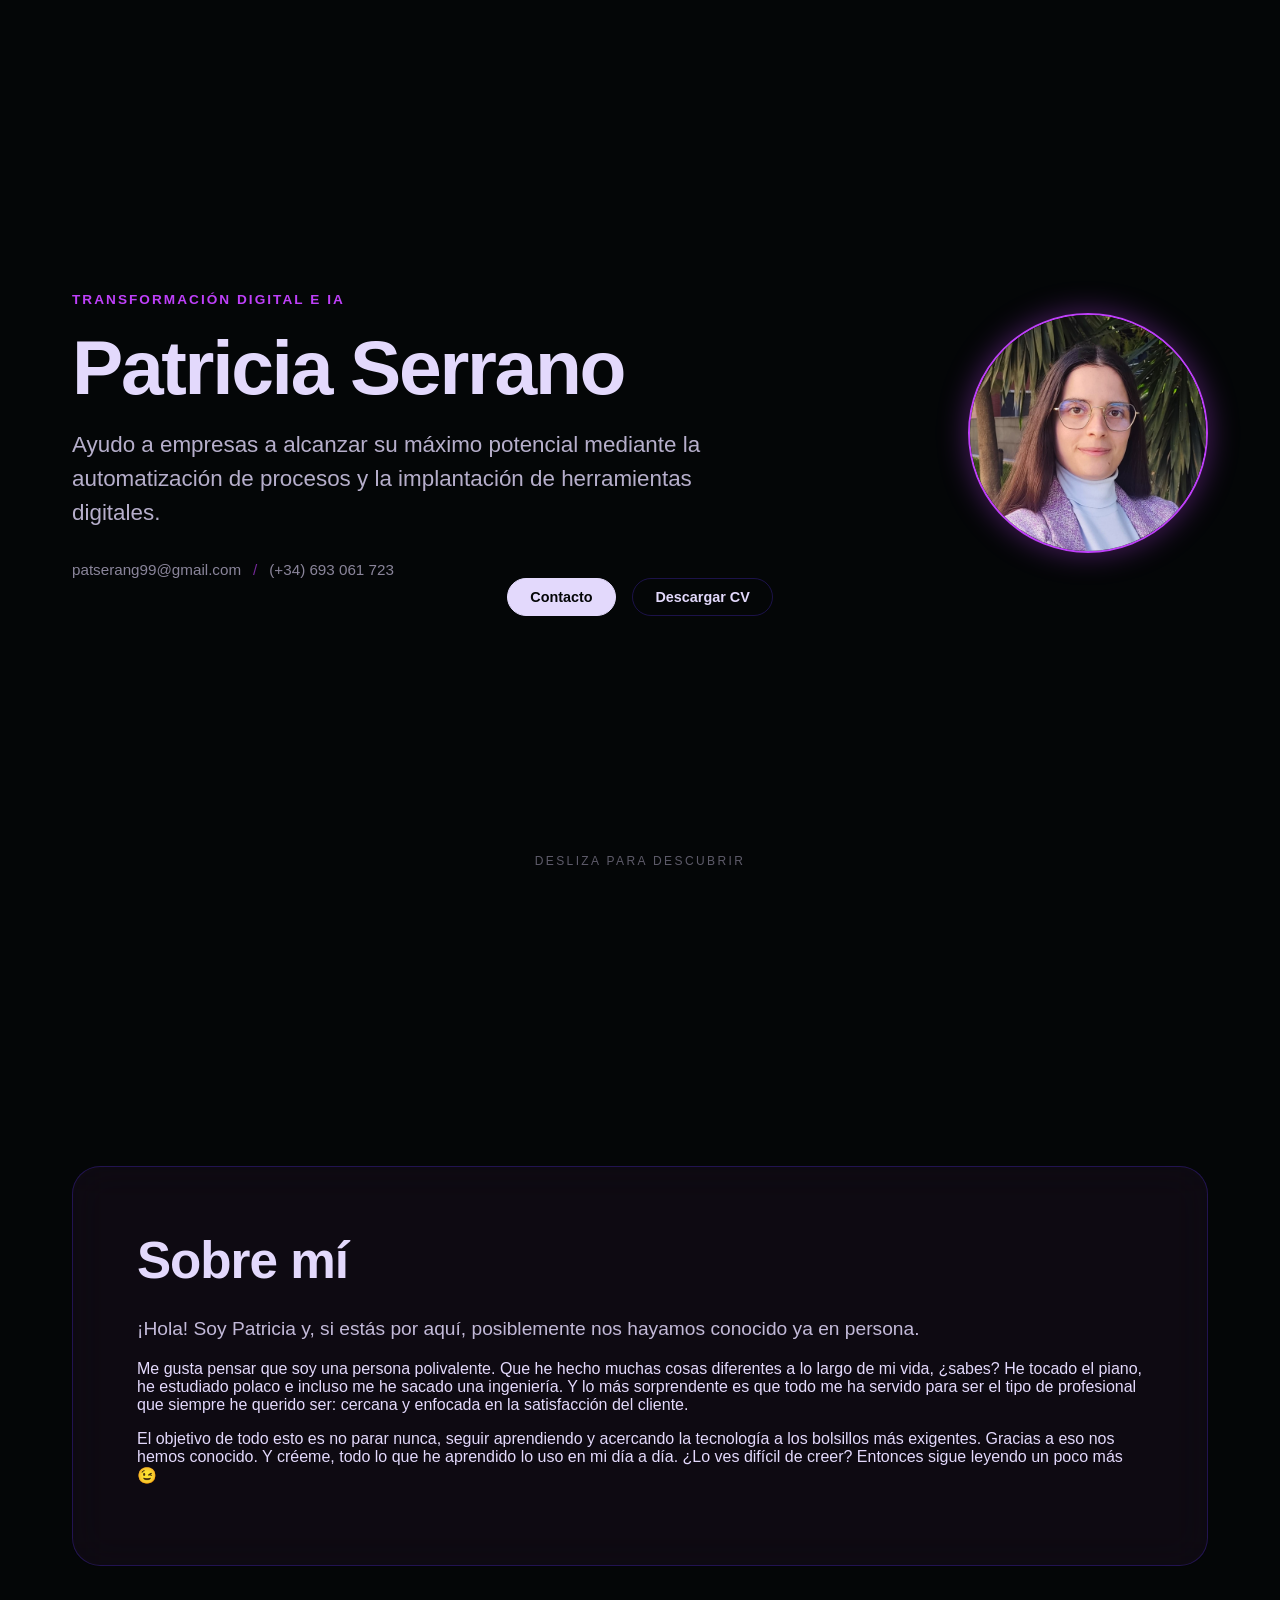
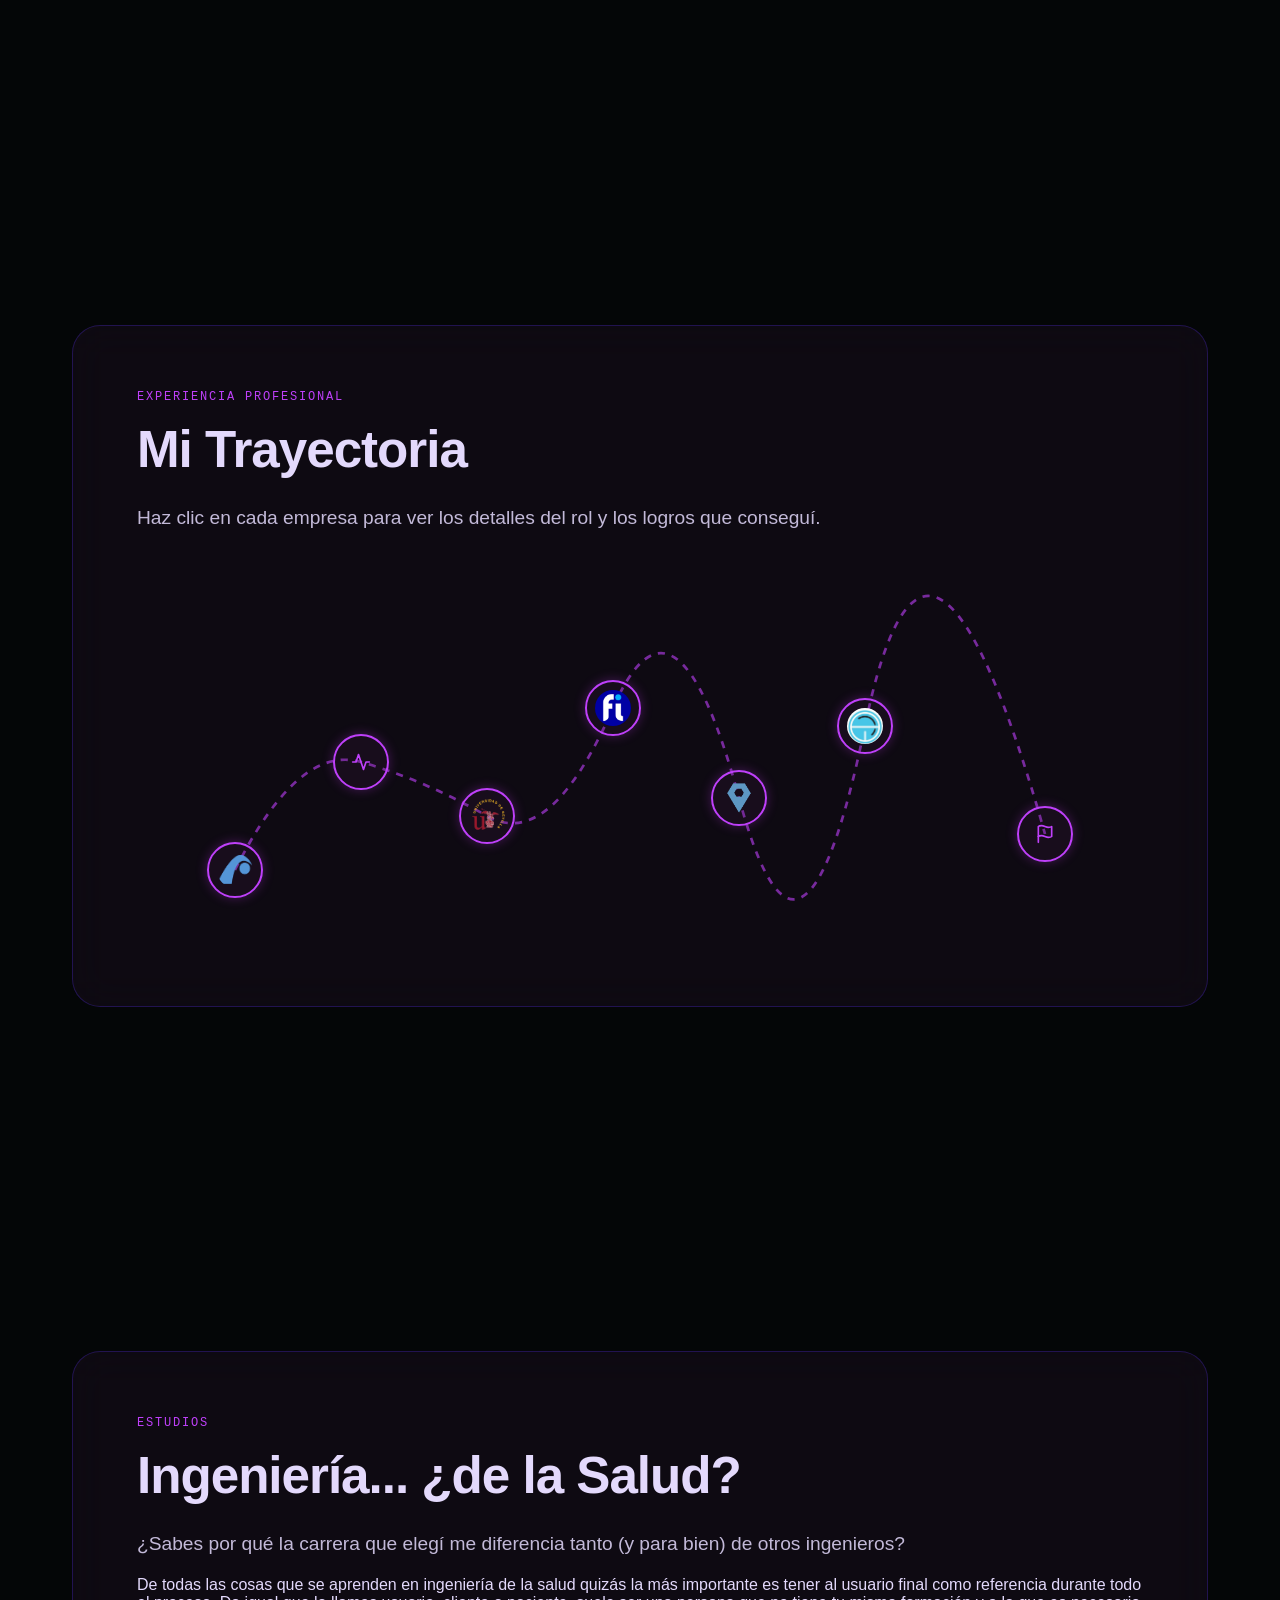
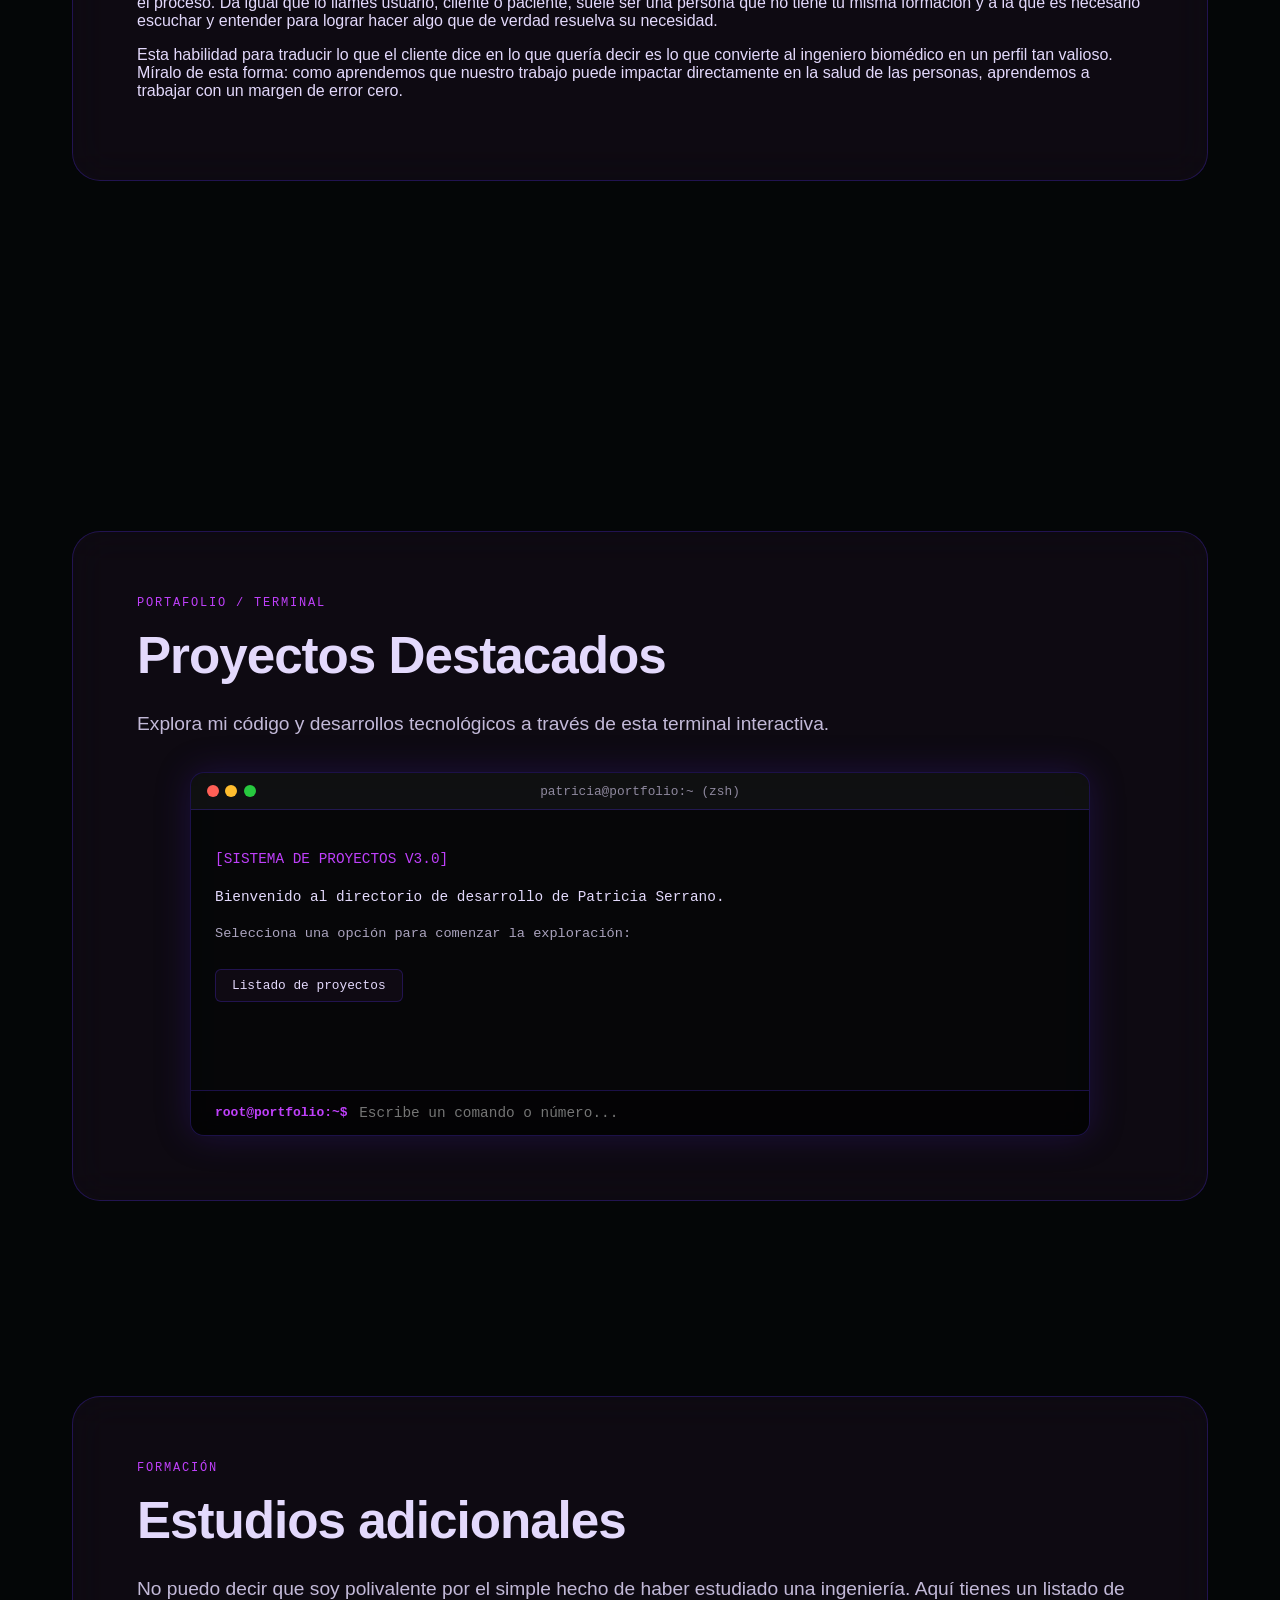
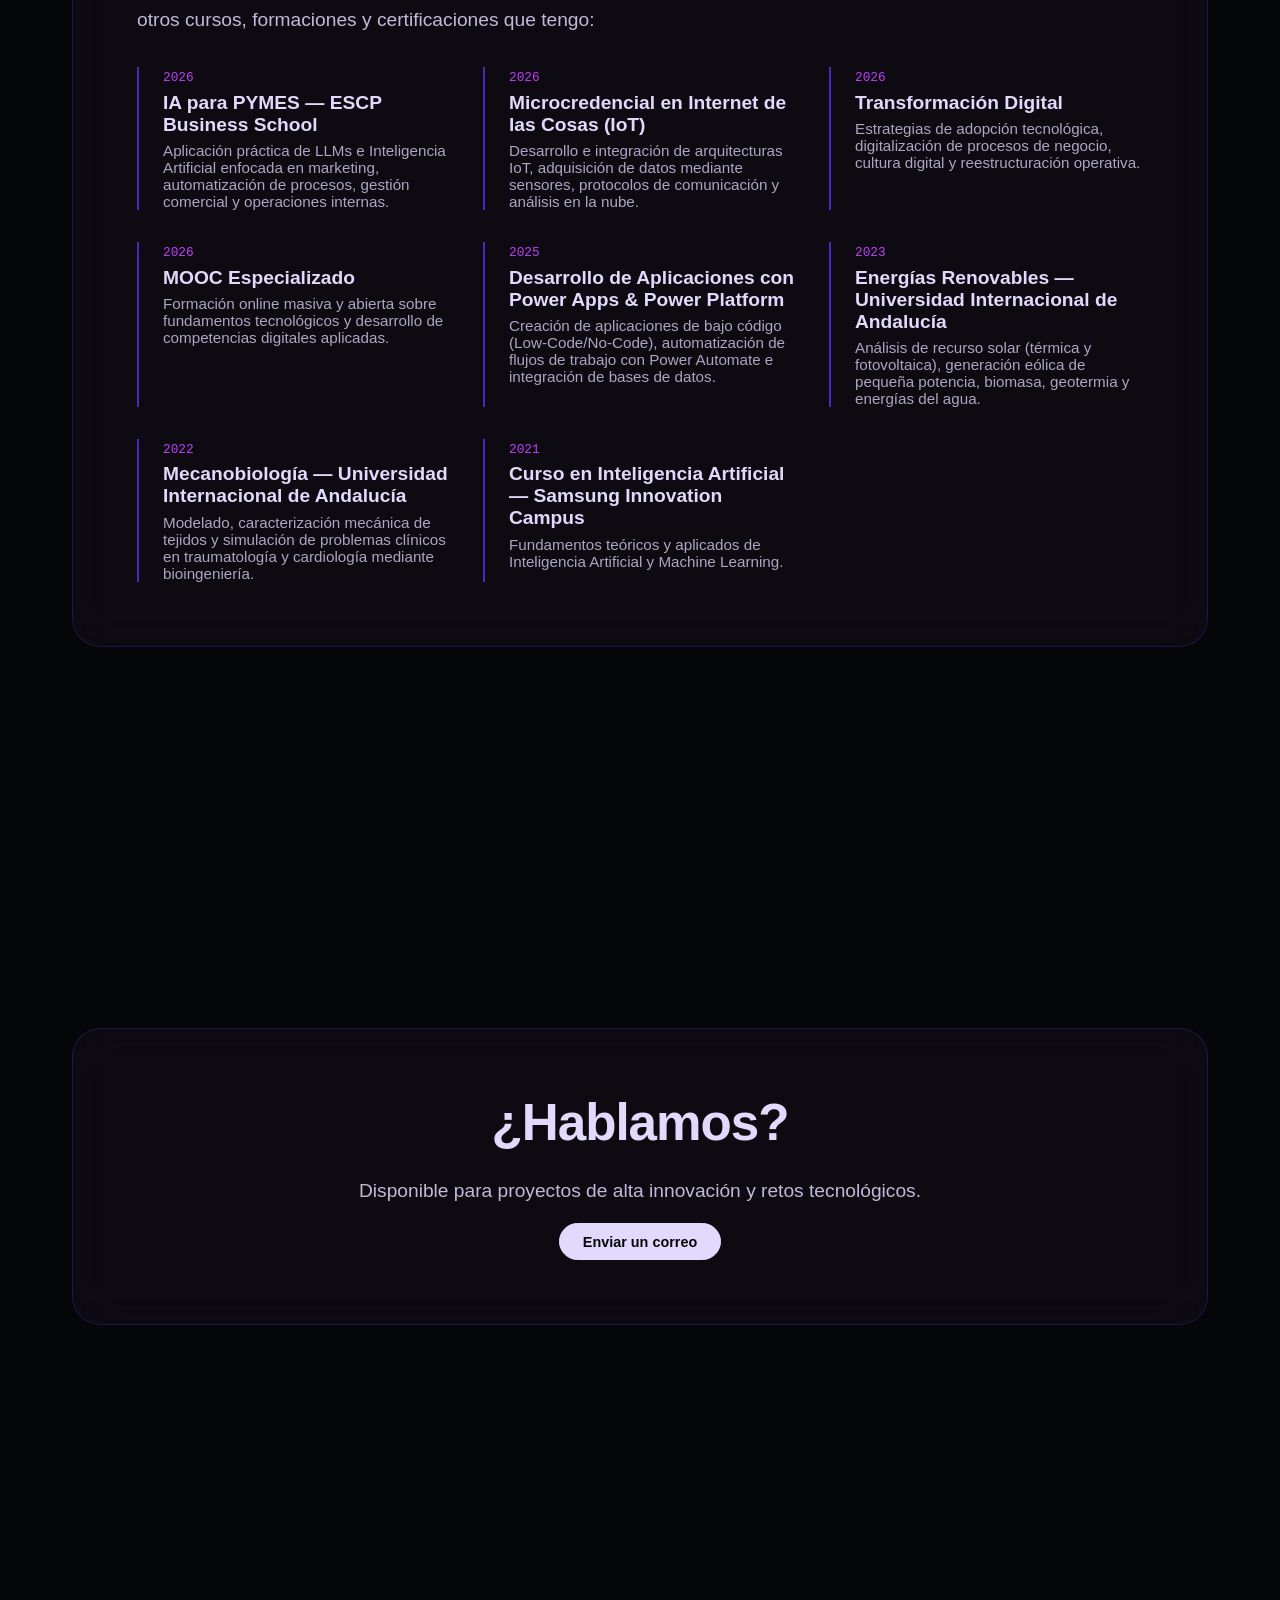
==== commit b05314cf: "tags de la terminal de proyectos arreglados" ====
--- a/index.html
+++ b/index.html
@@ -251,7 +251,6 @@
     <!-- Sección 5: Contacto / Cierre -->
     <section id="contacto" class="full-section content-section">
         <div class="section-inner text-center">
-            <span class="tag">03 / Conexión</span>
             <h2 class="section-title">¿Hablamos?</h2>
             <p class="section-description">Disponible para proyectos de alta innovación y retos tecnológicos.</p>
             <p></p>
